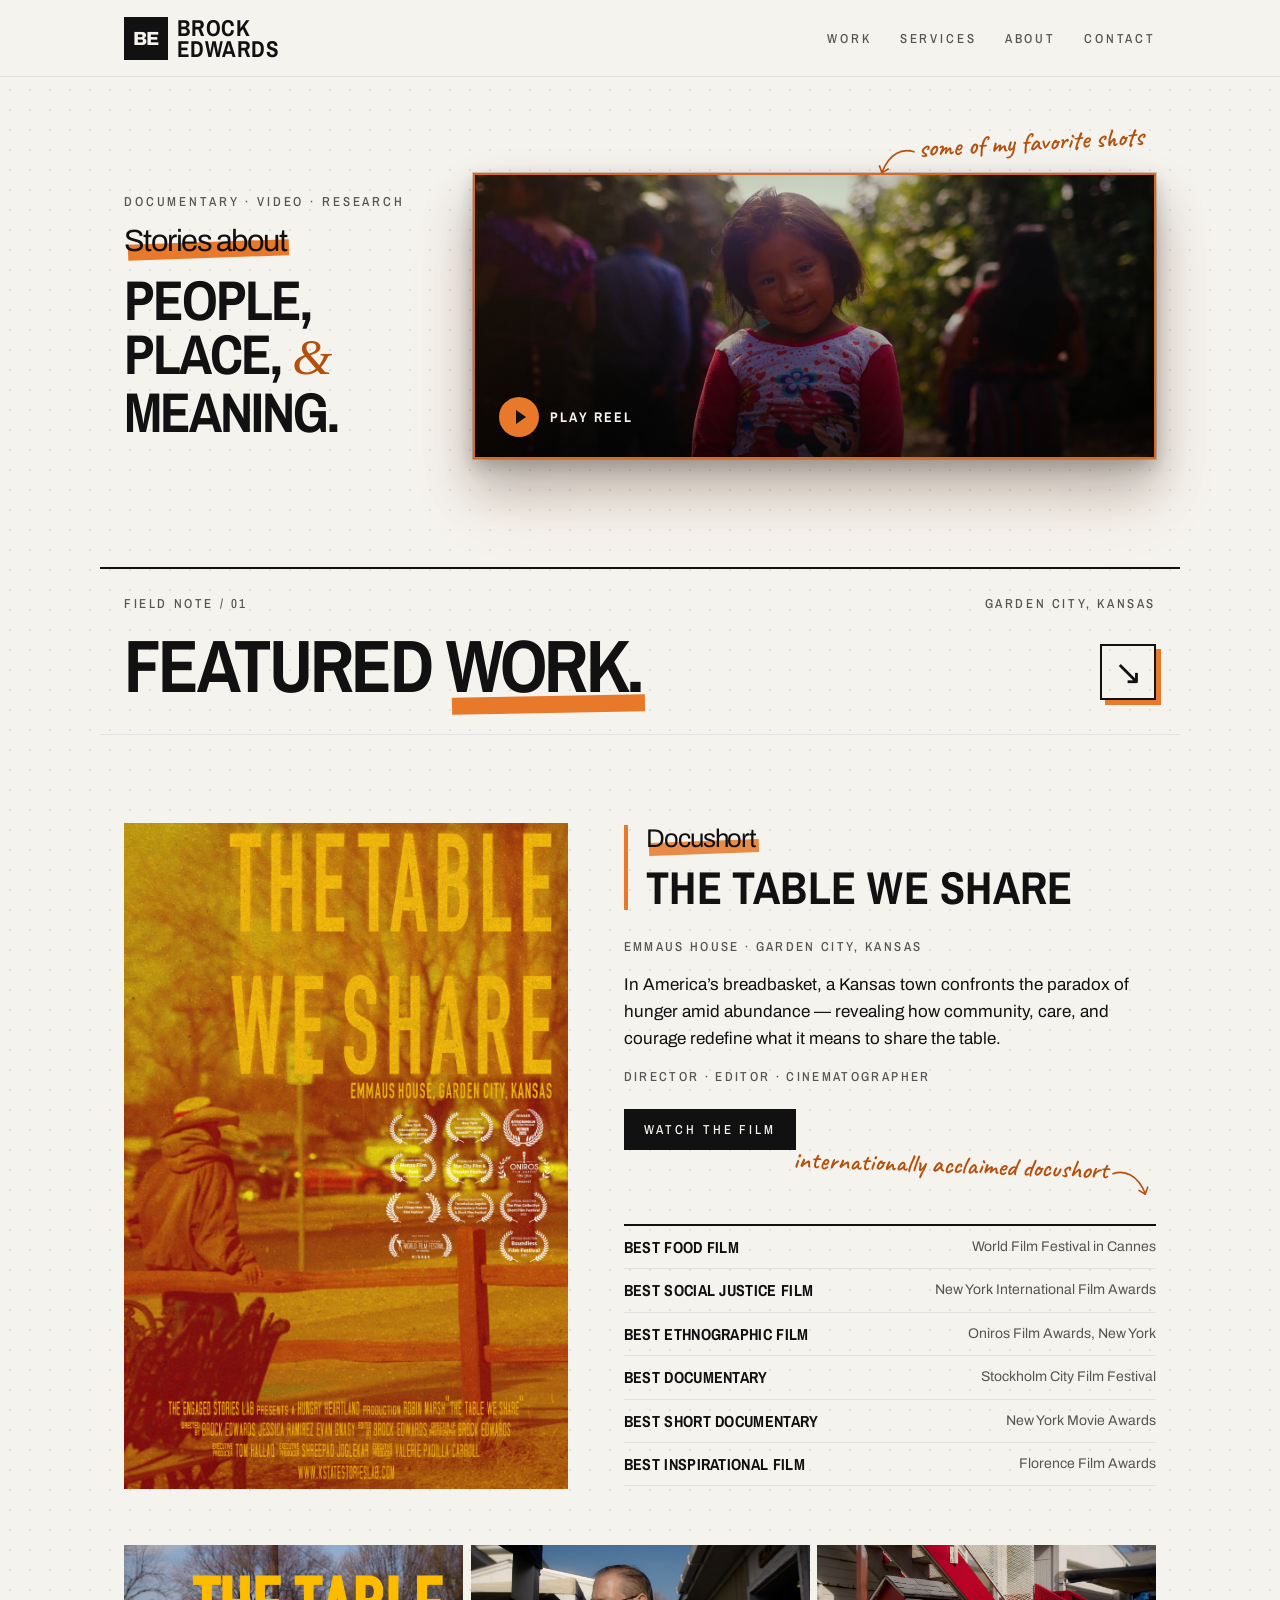
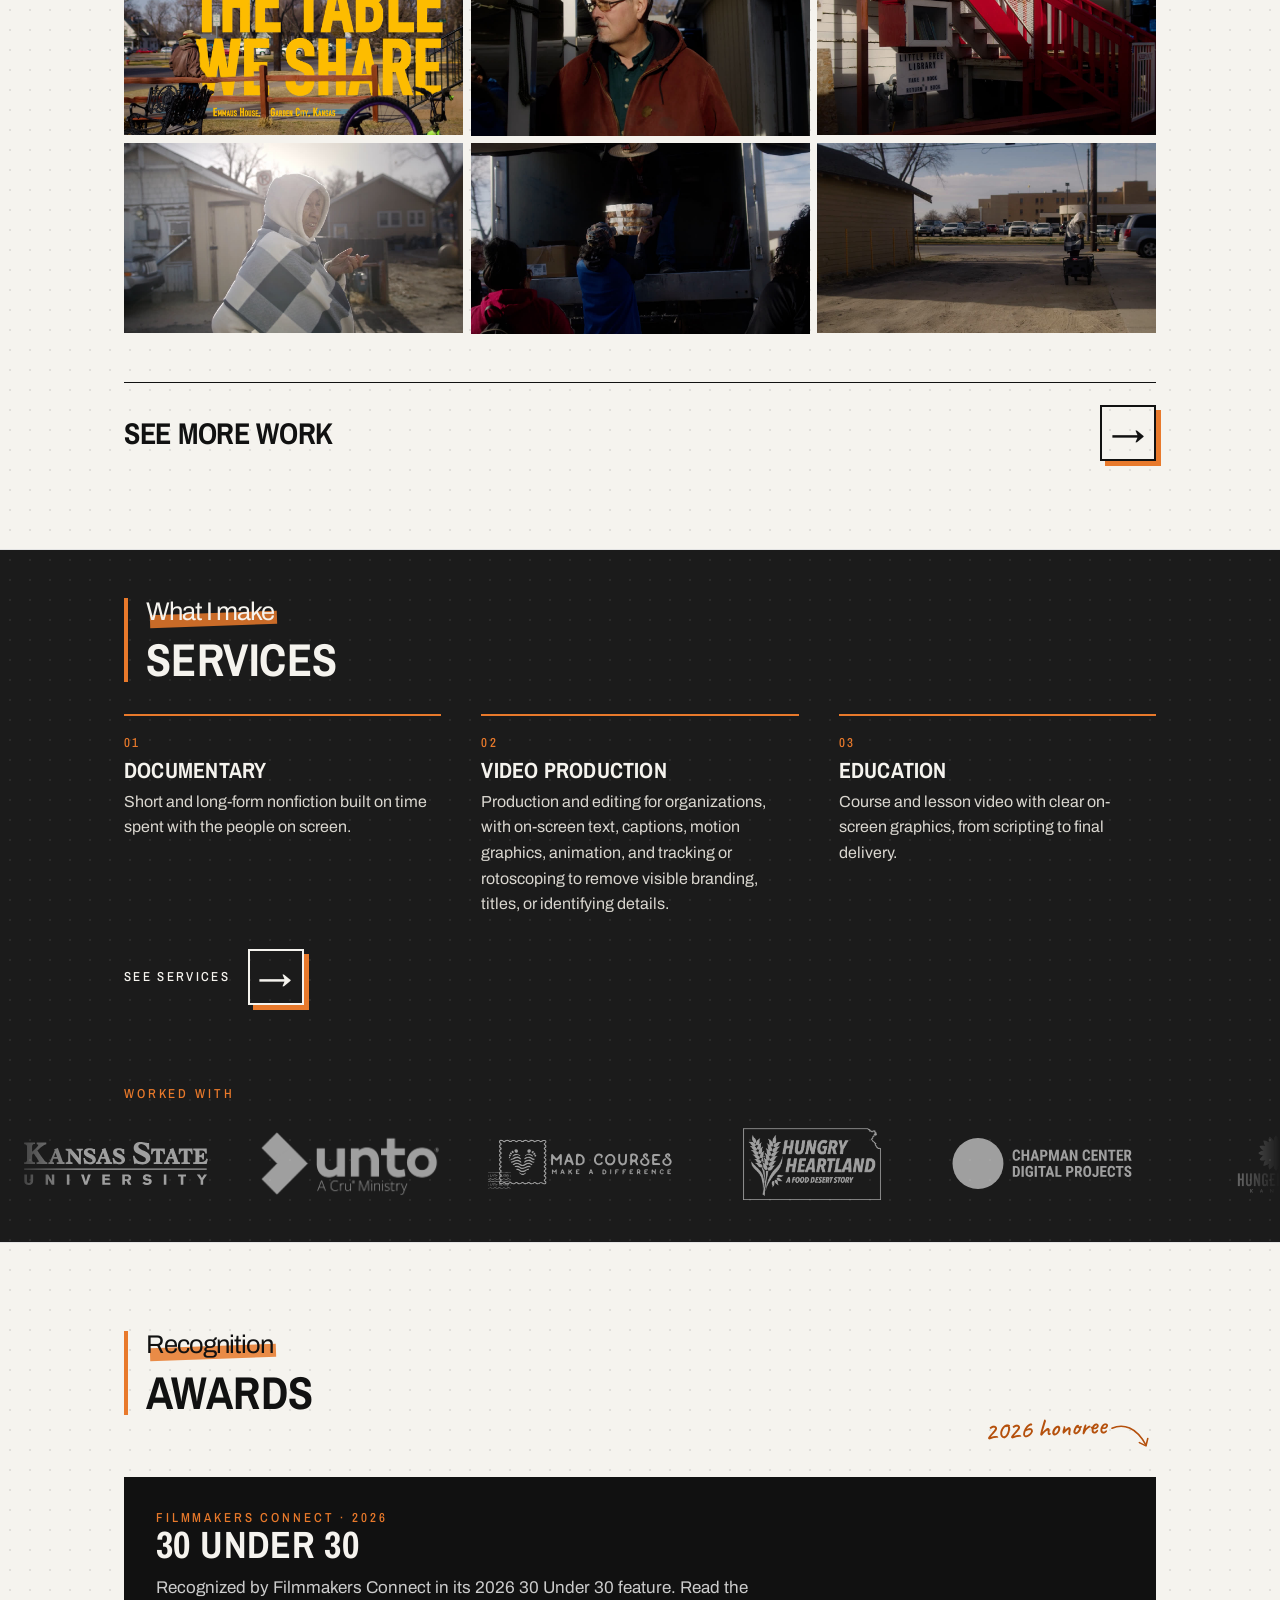
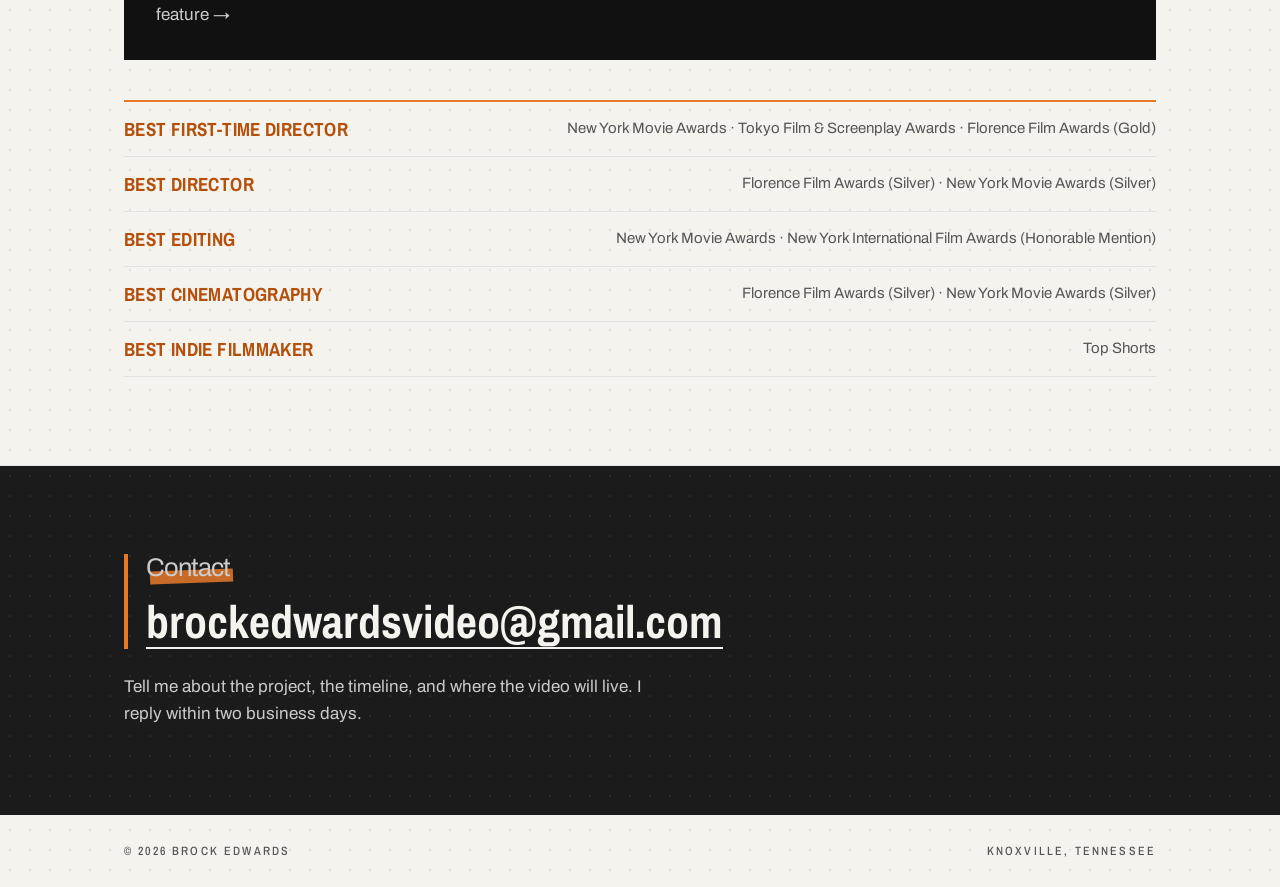
==== index.html @ 00862106 "Install Google Analytics on portfolio pages" ====
<!doctype html>
<html lang="en">
<head>
<!-- Google tag (gtag.js) -->
<script async src="https://www.googletagmanager.com/gtag/js?id=G-G6JSV7GJ2M"></script>
<script>
  window.dataLayer = window.dataLayer || [];
  function gtag(){dataLayer.push(arguments);}
  gtag('js', new Date());
  gtag('config', 'G-G6JSV7GJ2M');
</script>
<meta charset="utf-8">
<meta name="viewport" content="width=device-width, initial-scale=1">
<title>Brock Edwards — Documentary · Video · Research</title>
<meta name="description" content="Brock Edwards is a documentary filmmaker and sociologist making films and video for organizations, educators, and communities.">
<meta property="og:title" content="Brock Edwards — Documentary · Video · Research">
<meta property="og:description" content="Documentary films and video for organizations, educators, and communities.">
<meta property="og:type" content="website">
<meta property="og:url" content="https://brocknedwards.com/">
<meta property="og:image" content="https://brocknedwards.com/img/stills/ttws-still-1.jpg">
<link rel="icon" href="favicon.svg" type="image/svg+xml">
<link rel="preconnect" href="https://fonts.googleapis.com">
<link rel="preconnect" href="https://fonts.gstatic.com" crossorigin>
<link href="https://fonts.googleapis.com/css2?family=Archivo+Narrow:wght@500;700&family=Archivo:wght@400;600;800&family=Caveat:wght@500;700&display=swap" rel="stylesheet">
<link rel="stylesheet" href="styles.css">
<script src="gallery.js" defer></script>
</head>
<body>

<header>
  <div class="wrap">
    <a class="mark" href="index.html" aria-label="Brock Edwards, home">
      <span class="mono">BE</span>
      <span class="stack">Brock<br>Edwards</span>
    </a>
    <nav>
      <a href="work.html">Work</a>
      <a href="services.html">Services</a>
      <a href="about.html">About</a>
      <a href="#contact">Contact</a>
    </nav>
  </div>
</header>

<main>



  <section class="hero" id="reel">
    <div class="wrap">
      <p class="eyebrow">Documentary · Video · Research</p>
      <h1>
        <span class="hero-lead"><span class="hero-lead-mark">Stories about</span></span>
        <span class="hero-word">people,</span>
        <span class="hero-word">place, <span class="hero-amp">&amp;</span></span>
        <span class="hero-word hero-word-end">meaning.</span>
      </h1>
      <div class="reel">
        <span class="note note-reel">some of my favorite shots<svg class="note-arrow" viewBox="0 0 64 44" aria-hidden="true"><path d="M4 8c16-6 34 0 46 26"/><path d="M41 30l9 5 3-10"/></svg></span>
        <a class="reel-poster" href="https://vimeo.com/904550298" target="_blank" rel="noopener"
          data-embed="https://player.vimeo.com/video/904550298?autoplay=1&amp;title=0&amp;byline=0&amp;portrait=0&amp;dnt=1"
          aria-label="Play Brock Edwards reel">
          <img src="img/work/reel.jpg" alt="" width="1280" height="538">
          <span class="reel-play"><span class="reel-play-icon" aria-hidden="true"></span>Play reel</span>
        </a>
      </div>
    </div>
  </section>

  <section class="story-bridge" aria-label="Introducing The Table We Share">
    <div class="wrap">
      <div class="story-bridge-meta"><span>Field note / 01</span><span>Garden City, Kansas</span></div>
      <div class="story-bridge-main">
        <p>Featured <span>work.</span></p>
        <a class="arrow-tile" href="#film" aria-label="Go to the featured film">↘</a>
      </div>
    </div>
  </section>

  <section id="film">
    <div class="wrap">
      <div class="film">
        <a class="film-poster" href="work/the-table-we-share.html" aria-label="View The Table We Share film page">
          <img class="poster" src="img/ttws-poster.jpg" width="1000" height="1500"
            alt="Poster for The Table We Share, with festival laurels">
        </a>
        <div>
          <h2 class="titled"><span class="lead">Docushort</span> The Table We Share</h2>
          <p class="meta">Emmaus House · Garden City, Kansas</p>
          <p>In America’s breadbasket, a Kansas town confronts the paradox of hunger amid abundance — revealing how community, care, and courage redefine what it means to share the table.</p>
          <p class="meta">Director · Editor · Cinematographer</p>
          <a class="btn" href="work/the-table-we-share.html">Watch the film</a>
          <p class="note note-awards">internationally acclaimed docushort<svg class="note-arrow" viewBox="0 0 64 44" aria-hidden="true"><path d="M4 8c16-6 34 0 46 26"/><path d="M41 30l9 5 3-10"/></svg></p>
          <ul class="awards film-awards" aria-label="Selected festival award wins">
            <li><b>Best Food Film</b><span>World Film Festival in Cannes</span></li>
            <li><b>Best Social Justice Film</b><span>New York International Film Awards</span></li>
            <li><b>Best Ethnographic Film</b><span>Oniros Film Awards, New York</span></li>
            <li><b>Best Documentary</b><span>Stockholm City Film Festival</span></li>
            <li><b>Best Short Documentary</b><span>New York Movie Awards</span></li>
            <li><b>Best Inspirational Film</b><span>Florence Film Awards</span></li>
          </ul>
        </div>
      </div>
      <div class="stills">
        <img src="img/stills/ttws-still-1.jpg" alt="Title card: The Table We Share, Emmaus House, Garden City, Kansas" loading="lazy">
        <img src="img/stills/ttws-still-2.jpg" alt="A man in a work jacket stands in a doorway" loading="lazy">
        <img src="img/stills/ttws-still-3.jpg" alt="A little free library beside red stairs" loading="lazy">
        <img src="img/stills/ttws-still-4.jpg" alt="A woman wrapped in a blanket outside Emmaus House" loading="lazy">
        <img src="img/stills/ttws-still-5.jpg" alt="People unloading boxes from a truck" loading="lazy">
        <img src="img/stills/ttws-still-6.jpg" alt="A woman pushes a cart across an empty lot" loading="lazy">
      </div>
      <a class="more" href="work.html"><span>See more work</span><span class="arrow-tile" aria-hidden="true">→</span></a>
    </div>
  </section>

  <section class="services-band">
    <div class="wrap">
      <div class="panel">
      <h2 class="titled"><span class="lead">What I make</span> Services</h2>
      <div class="services">
        <div>
          <h3>Documentary</h3>
          <p>Short and long-form nonfiction built on time spent with the people on screen.</p>
        </div>
        <div>
          <h3>Video Production</h3>
          <p>Production and editing for organizations, with on-screen text, captions, motion graphics, animation, and tracking or rotoscoping to remove visible branding, titles, or identifying details.</p>
        </div>
        <div>
          <h3>Education</h3>
          <p>Course and lesson video with clear on-screen graphics, from scripting to final delivery.</p>
        </div>
      </div>
      <a class="more" href="services.html"><span>See services</span><span class="arrow-tile" aria-hidden="true">→</span></a>
      </div>
    </div>
    <div class="orgs-band">
      <div class="wrap"><p class="eyebrow">Worked with</p></div>
      <div class="orgs-marquee">
        <div class="orgs-track">
          <ul class="orgs-list">
            <li><span class="org-logo"><img src="img/logos/kansas-state.svg" alt="Kansas State University"></span></li>
            <li><span class="org-logo"><img src="img/logos/unto.png" alt="Unto"></span></li>
            <li><span class="org-logo"><img src="img/logos/mad-courses.svg" alt="MAD Docathon"></span></li>
            <li><span class="org-logo"><img src="img/logos/hungry-heartland.gif" alt="Hungry Heartland"></span></li>
            <li><span class="org-logo"><img src="img/logos/chapman-center.svg" alt="The Chapman Center"></span></li>
            <li><span class="org-logo"><img src="img/logos/hunger-free-kansas.png" alt="Hunger Free Kansas"></span></li>
            <li><span class="org-logo org-logo-extension"><img src="img/logos/k-state-extension-powercat.svg" alt=""><span>K-State<small>Extension</small></span></span></li>
            <li><span class="org-logo"><img src="img/logos/rise-cowley.svg" alt="RISE Cowley"></span></li>
            <li><span class="org-logo org-logo-text">The Engaged<br>Stories Lab</span></li>
          </ul>
          <ul class="orgs-list" aria-hidden="true">
            <li><span class="org-logo"><img src="img/logos/kansas-state.svg" alt="Kansas State University"></span></li>
            <li><span class="org-logo"><img src="img/logos/unto.png" alt="Unto"></span></li>
            <li><span class="org-logo"><img src="img/logos/mad-courses.svg" alt="MAD Docathon"></span></li>
            <li><span class="org-logo"><img src="img/logos/hungry-heartland.gif" alt="Hungry Heartland"></span></li>
            <li><span class="org-logo"><img src="img/logos/chapman-center.svg" alt="The Chapman Center"></span></li>
            <li><span class="org-logo"><img src="img/logos/hunger-free-kansas.png" alt="Hunger Free Kansas"></span></li>
            <li><span class="org-logo org-logo-extension"><img src="img/logos/k-state-extension-powercat.svg" alt=""><span>K-State<small>Extension</small></span></span></li>
            <li><span class="org-logo"><img src="img/logos/rise-cowley.svg" alt="RISE Cowley"></span></li>
            <li><span class="org-logo org-logo-text">The Engaged<br>Stories Lab</span></li>
          </ul>
        </div>
      </div>
    </div>
  </section>

  <section id="awards">
    <div class="wrap">
      <h2 class="titled"><span class="lead">Recognition</span> Awards</h2>
      <p class="note note-30">2026 honoree<svg class="note-arrow" viewBox="0 0 64 44" aria-hidden="true"><path d="M4 8c16-6 34 0 46 26"/><path d="M41 30l9 5 3-10"/></svg></p>
      <a class="feature" href="https://www.filmcon.net/post/30-under-30-2026" target="_blank" rel="noopener">
        <p class="eyebrow">Filmmakers Connect · 2026</p>
        <h3>30 Under 30</h3>
        <p>Recognized by Filmmakers Connect in its 2026 30 Under 30 feature. Read the feature →</p>
      </a>
      <ul class="awards">
        <li><b>Best First-Time Director</b><span>New York Movie Awards · Tokyo Film &amp; Screenplay Awards · Florence Film Awards (Gold)</span></li>
        <li><b>Best Director</b><span>Florence Film Awards (Silver) · New York Movie Awards (Silver)</span></li>
        <li><b>Best Editing</b><span>New York Movie Awards · New York International Film Awards (Honorable Mention)</span></li>
        <li><b>Best Cinematography</b><span>Florence Film Awards (Silver) · New York Movie Awards (Silver)</span></li>
        <li><b>Best Indie Filmmaker</b><span>Top Shorts</span></li>
      </ul>
    </div>
  </section>

  <section id="contact" class="contact">
    <div class="wrap">
      <div class="titled contact-head"><span class="lead">Contact</span>
        <a class="email" href="mailto:brockedwardsvideo@gmail.com">brockedwardsvideo@gmail.com</a>
      </div>
      <p>Tell me about the project, the timeline, and where the video will live. I reply within two business days.</p>
    </div>
  </section>
</main>

<footer>
  <div class="wrap">
    <span>© <span class="y">2026</span> Brock Edwards</span>
    <span>Knoxville, Tennessee</span>
  </div>
</footer>
<script>
document.querySelectorAll('.y').forEach(e => e.textContent = new Date().getFullYear());
const reelPoster = document.querySelector('.hero .reel-poster');
reelPoster?.addEventListener('click', event => {
  event.preventDefault();
  const player = document.createElement('iframe');
  player.src = reelPoster.dataset.embed;
  player.title = 'Brock Edwards — Reel';
  player.allow = 'autoplay; fullscreen; picture-in-picture';
  player.allowFullscreen = true;
  reelPoster.replaceWith(player);
});
</script>
</body>
</html>
---- styles.css ----
:root {
  --ink: #111;
  --paper: #f5f3ee;
  --dot: rgba(17, 17, 17, .09);
  --charcoal: #1b1b1b;
  --accent: #e8792b;
  --accent-ink: #b5500c; /* darker orange for text on the off-white */
  --muted: #555;
  --rule: #e2e2e2;
  --narrow: 'Archivo Narrow', 'Arial Narrow', sans-serif;
  --body: 'Archivo', system-ui, sans-serif;
  --max: 1080px;
}
* { box-sizing: border-box; }
html { scroll-behavior: smooth; background: var(--paper); }
body { margin: 0; background: var(--paper) radial-gradient(var(--dot) 1px, transparent 1.4px) 0 0 / 20px 20px; color: var(--ink); font: 400 17px/1.6 var(--body); -webkit-font-smoothing: antialiased; }
a { color: inherit; }
img { max-width: 100%; }
.wrap { max-width: var(--max); margin: 0 auto; padding: 0 24px; }

/* Header + wordmark (matches Brand/_source/wordmark.html) */
header { position: sticky; top: 0; z-index: 10; background: var(--paper); border-bottom: 1px solid var(--rule); }
header .wrap { display: flex; align-items: center; justify-content: space-between; height: 76px; }
.mark { display: flex; align-items: stretch; gap: 9px; text-decoration: none; }
.mono { width: 44px; height: 43px; background: var(--ink); color: var(--paper); display: flex; align-items: center; justify-content: center;
  font: 800 19px/1 var(--body); letter-spacing: -.03em; }
.stack { font: 700 23px/0.92 var(--narrow); text-transform: uppercase; letter-spacing: .02em; display: flex; flex-direction: column; justify-content: center; }
nav { display: flex; gap: 28px; }
nav a { font: 500 13px var(--narrow); letter-spacing: .22em; text-transform: uppercase; text-decoration: none; color: var(--muted); }
nav a:hover, nav a[aria-current="page"] { color: var(--ink); }
nav a[aria-current="page"] { border-bottom: 2px solid var(--ink); padding-bottom: 3px; }

.eyebrow { font: 500 13px var(--narrow); letter-spacing: .22em; text-transform: uppercase; color: var(--muted); margin: 0 0 14px; }
h1, h2, h3 { font-family: var(--narrow); font-weight: 700; text-transform: uppercase; letter-spacing: .01em; line-height: 1; margin: 0; }
h1 { font-size: clamp(40px, 7vw, 76px); margin-bottom: 24px; }
h2 { font-size: clamp(30px, 4.5vw, 46px); margin-bottom: 28px; }
h3 { font-size: 22px; margin-bottom: 8px; }
section { padding: 88px 0; border-bottom: 1px solid var(--rule); scroll-margin-top: 76px; }
.page-head { padding: 72px 0 0; border: 0; }
.page-head p.lede { max-width: 56ch; margin: 0; font-size: 19px; color: #333; }
.more { display: inline-flex; align-items: center; gap: 18px; max-width: 100%; margin-top: 32px;
  font: 500 13px var(--narrow); letter-spacing: .18em; text-transform: uppercase; text-decoration: none; }
.more:hover, .more:focus-visible { color: var(--accent-ink); }

.btn { display: inline-block; margin-top: 8px; padding: 12px 20px; background: var(--ink); color: var(--paper); text-decoration: none;
  font: 500 13px var(--narrow); letter-spacing: .22em; text-transform: uppercase; }
.btn:hover { background: #333; }

/* Reel */
.reel { position: relative; aspect-ratio: 2.39 / 1; background: var(--ink);
  border: 2px solid #d96a24;
  box-shadow: 0 0 0 1px rgba(94,43,16,.22), 0 7px 15px rgba(17,17,17,.19),
    0 26px 44px rgba(17,17,17,.25), 0 42px 64px rgba(172,73,20,.12); }
.reel iframe { position: absolute; inset: 0; width: 100%; height: 100%; border: 0; }
.reel-poster { position: absolute; inset: 0; display: block; overflow: hidden; color: var(--paper); text-decoration: none; }
.reel-poster img { width: 100%; height: 100%; object-fit: cover; display: block; transition: transform .5s ease; }
.reel-poster::before { content: ''; position: absolute; z-index: 1; inset: 0; pointer-events: none;
  background: linear-gradient(130deg, rgba(232,121,43,.12), transparent 38%, rgba(0,0,0,.18));
  box-shadow: inset 0 0 60px rgba(0,0,0,.16); }
.reel-poster::after { content: ''; position: absolute; inset: 40% 0 0; background: linear-gradient(transparent, rgba(0,0,0,.55)); pointer-events: none; }
.reel-poster:hover img, .reel-poster:focus-visible img { transform: scale(1.035); }
.reel-poster:focus-visible { outline: 3px solid var(--accent); outline-offset: 4px; }
.reel-play { position: absolute; z-index: 1; left: 24px; bottom: 20px; display: inline-flex; align-items: center; gap: 11px;
  font: 700 14px var(--narrow); letter-spacing: .15em; text-transform: uppercase; }
.reel-play-icon { display: grid; place-items: center; width: 40px; height: 40px; border-radius: 50%; background: var(--accent); }
.reel-play-icon::before { content: ''; margin-left: 3px; border-top: 7px solid transparent; border-bottom: 7px solid transparent; border-left: 10px solid var(--ink); }

/* Featured film */
.hero { padding: 96px 0 108px; border-bottom: 0; }
.hero .wrap { display: grid; grid-template-columns: minmax(0, .32fr) minmax(0, .68fr); column-gap: 28px; align-items: center; }
.hero .eyebrow { grid-column: 1; grid-row: 1; align-self: end; margin-bottom: 14px; }
.hero h1 { grid-column: 1; grid-row: 2; align-self: start; margin: 0;
  font-size: clamp(42px, 4.4vw, 56px); line-height: .94; letter-spacing: -.035em; }
.hero-lead { display: block; margin-bottom: 16px; font: 400 clamp(24px, 2.4vw, 32px)/1.1 var(--body);
  letter-spacing: -.05em; text-transform: none; }
.hero-lead-mark { position: relative; isolation: isolate; white-space: nowrap; }
.hero-lead-mark::before { content: ''; position: absolute; z-index: -1; left: .14em; right: -.1em; bottom: -.02em;
  height: .52em; background: var(--accent); transform: rotate(-2deg); }
.hero-word { display: block; white-space: nowrap; }
.hero-amp { color: var(--accent-ink); font: italic 400 .92em Georgia, serif; text-transform: none; }
.hero .reel { grid-column: 2; grid-row: 1 / 3; }

/* Editorial bridge between the reel and featured story */
.story-bridge { padding: 0; border: 0; }
.story-bridge .wrap { border-top: 2px solid var(--ink); border-bottom: 1px solid var(--rule); padding-top: 26px; padding-bottom: 34px; }
.story-bridge-meta { display: flex; justify-content: space-between; gap: 20px; color: var(--muted);
  font: 500 13px var(--narrow); letter-spacing: .2em; text-transform: uppercase; }
.story-bridge-main { display: flex; justify-content: space-between; align-items: end; gap: 32px; margin-top: 18px; }
.story-bridge-main p { margin: 0; font: 700 clamp(44px, 5.8vw, 78px)/.95 var(--narrow);
  letter-spacing: -.035em; text-transform: uppercase; }
.story-bridge-main p span { position: relative; isolation: isolate; white-space: nowrap; }
.story-bridge-main p span::before { content: ''; position: absolute; z-index: -1; left: .08em; right: -.04em;
  bottom: .02em; height: .23em; background: var(--accent); transform: rotate(-1deg); }
.arrow-tile { display: grid; flex: none; place-items: center; width: 56px; height: 56px;
  border: 2px solid var(--ink); box-shadow: 5px 5px 0 var(--accent); text-decoration: none;
  font: 400 34px/1 var(--narrow); transition: transform .25s ease, box-shadow .25s ease; }
.arrow-tile:hover, .arrow-tile:focus-visible, a:hover > .arrow-tile, a:focus-visible > .arrow-tile {
  transform: translate(3px, 3px); box-shadow: 2px 2px 0 var(--accent); }
.arrow-tile:focus-visible, a:focus-visible > .arrow-tile { outline: 2px solid var(--accent-ink); outline-offset: 5px; }

.film { display: grid; grid-template-columns: 1fr 1.2fr; gap: 56px; align-items: center; }
.film img.poster { width: 100%; height: auto; display: block; }
.film-poster { display: block; text-decoration: none; }
.film-poster:focus-visible { outline: 3px solid var(--accent-ink); outline-offset: 5px; }
.film p { margin: 0 0 16px; max-width: 52ch; }
.film h1 { font-size: clamp(40px, 6vw, 64px); }
#film > .wrap > .more { display: flex; justify-content: space-between; width: 100%; margin-top: 48px;
  padding-top: 22px; border-top: 1px solid var(--ink); font: 700 clamp(22px, 2.5vw, 30px)/1 var(--narrow);
  letter-spacing: -.01em; }
.meta { font: 500 13px var(--narrow); letter-spacing: .18em; text-transform: uppercase; color: var(--muted); }
.stills { display: grid; grid-template-columns: repeat(3, 1fr); gap: 8px; margin-top: 56px; }
.stills img { width: 100%; aspect-ratio: 16 / 9; object-fit: cover; display: block; }
.stills .still-cell { position: relative; min-width: 0; }
.stills .still-cell:hover, .stills .still-cell:focus-within { z-index: 2; }
.stills .still-open { aspect-ratio: var(--ar, 16 / 9); box-shadow: none; }
.stills .still-cell:nth-child(3n + 1) .still-open { transform-origin: left center; }
.stills .still-cell:nth-child(3n + 2) .still-open { transform-origin: center; }
.stills .still-cell:nth-child(3n) .still-open { transform-origin: right center; }

/* Awards */
.feature { display: block; text-decoration: none; background: var(--ink); color: var(--paper); padding: 32px; margin-bottom: 40px; }
.feature h3 { font-size: clamp(26px, 4vw, 38px); margin: 0 0 10px; }
.feature p { margin: 0; color: #ccc; max-width: 60ch; }
.feature .eyebrow { color: #aaa; }
.feature:hover h3 { text-decoration: underline; text-underline-offset: 6px; }
.awards { list-style: none; padding: 0; margin: 0; border-top: 2px solid var(--ink); }
.awards li { display: flex; justify-content: space-between; gap: 16px; padding: 14px 0; border-bottom: 1px solid var(--rule); }
.awards b { font: 700 19px var(--narrow); text-transform: uppercase; letter-spacing: .02em; }
.awards span { color: var(--muted); text-align: right; font-size: 15px; }
.film-awards { margin-top: 32px; }
.film-awards li { padding: 10px 0; }
.film-awards b { font-size: 16px; }
.film-awards span { font-size: 14px; }

/* Services */
.services { display: grid; grid-template-columns: repeat(3, 1fr); gap: 40px; }
.services > div { border-top: 2px solid var(--ink); padding-top: 18px; }
.services p { margin: 0; color: #333; font-size: 16px; }

/* Home services band */
.services-band, .contact { background: var(--charcoal) radial-gradient(rgba(245, 243, 238, .07) 1px, transparent 1.4px) 0 0 / 20px 20px; }
.services-band { color: var(--paper); padding: 0; }
.services-band .panel { padding: 48px 0 52px; }
.services-band h2 { margin-bottom: 32px; }
.services-band .services { counter-reset: svc; }
.services-band .services h3::before { counter-increment: svc; content: "0" counter(svc); display: block; margin-bottom: 8px;
  font: 500 13px var(--narrow); letter-spacing: .18em; color: var(--accent); }
.services-band .eyebrow { color: var(--accent); }
.services-band .services > div { border-top-color: var(--accent); }
.services-band .services p { color: #d9d6cf; }
.services-band .more { color: var(--paper); }
.services-band .more:hover { color: var(--accent); }
.services-band .arrow-tile { border-color: var(--paper); color: var(--paper); }
.orgs-band { padding: 28px 0 34px; }
.orgs-band .eyebrow { margin-bottom: 18px; }
.orgs-marquee { overflow: hidden; -webkit-mask-image: linear-gradient(to right, transparent, #000 6%, #000 94%, transparent);
  mask-image: linear-gradient(to right, transparent, #000 6%, #000 94%, transparent); }
.orgs-track { display: flex; width: max-content; animation: orgs-scroll 44s linear infinite; }
.orgs-list { display: flex; flex: none; align-items: center; gap: 28px; padding: 0 14px; margin: 0; list-style: none; }
.orgs-list li { display: flex; flex: none; align-items: center; justify-content: center;
  width: 204px; height: 88px; padding: 0 10px; color: var(--paper); }
.org-logo { display: flex; align-items: center; justify-content: center; width: 100%; height: 72px; overflow: hidden; }
.org-logo img { display: block; max-width: 100%; max-height: 100%; width: auto; height: auto; object-fit: contain;
  filter: grayscale(1) brightness(0) invert(1); opacity: .58; }
.org-logo img[src$="hunger-free-kansas.png"] { transform: scale(1.35); }
.org-logo-text { color: #aaa; font: 700 20px/.92 var(--narrow); text-align: center; text-transform: uppercase; }
.org-logo-extension { gap: 8px; color: #aaa; }
.org-logo-extension img { flex: none; width: 68px; max-width: 68px; max-height: 54px; }
.org-logo-extension > span { font: 700 21px/.95 Georgia, serif; white-space: nowrap; }
.org-logo-extension small { display: block; margin-top: 4px; font: 700 11px/1.1 var(--narrow); letter-spacing: .02em; }
@keyframes orgs-scroll { to { transform: translateX(-50%); } }

/* Home awards */
#awards > .wrap > .eyebrow { color: var(--accent-ink); }
#awards .feature .eyebrow { color: var(--accent); }
#awards .feature:hover h3 { color: var(--accent); }
#awards .awards { border-top-color: var(--accent); }
#awards .awards b { color: var(--accent-ink); }
.services ul { margin: 16px 0 0; padding-left: 18px; color: #333; font-size: 15px; }
.services li { margin-bottom: 6px; }
.steps { list-style: none; counter-reset: step; padding: 0; margin: 0; display: grid; grid-template-columns: repeat(4, 1fr); gap: 32px; }
.steps li { counter-increment: step; border-top: 2px solid var(--ink); padding-top: 18px; font-size: 16px; color: #333; }
.steps li::before { content: "0" counter(step); display: block; font: 700 14px var(--narrow); letter-spacing: .18em; color: var(--muted); margin-bottom: 8px; }
.steps b { display: block; font: 700 20px var(--narrow); text-transform: uppercase; color: var(--ink); margin-bottom: 6px; }

/* Work */
.work-feature { padding: 40px 0 72px; }
.work-group { padding: 72px 0; }
.work-group .eyebrow { border-bottom: 2px solid var(--ink); padding-bottom: 12px; margin-bottom: 28px; }
.featured, .card, .reel-row { display: block; text-decoration: none; }
.thumb { display: block; position: relative; overflow: hidden; background: var(--ink); }
.thumb img { width: 100%; height: 100%; aspect-ratio: 16 / 9; object-fit: cover; display: block; transition: transform .6s ease, opacity .3s ease; }
.featured .thumb img { aspect-ratio: 2.39 / 1; }
.thumb .rt { position: absolute; right: 12px; bottom: 12px; background: rgba(17,17,17,.85); color: var(--paper); padding: 4px 8px;
  font: 500 12px var(--narrow); letter-spacing: .12em; }
.thumb .watch { position: absolute; left: 50%; top: 50%; transform: translate(-50%, -50%); background: var(--paper); color: var(--ink); padding: 10px 18px;
  font: 500 13px var(--narrow); letter-spacing: .22em; text-transform: uppercase; opacity: 0; transition: opacity .3s ease; }
a:hover .thumb img, a:focus-visible .thumb img { transform: scale(1.04); opacity: .75; }
a:hover .thumb .watch, a:focus-visible .thumb .watch { opacity: 1; }
.featured-text { display: grid; grid-template-columns: 1fr 1fr; gap: 40px; align-items: end; margin-top: 24px; }
.featured-text .eyebrow { display: block; margin-bottom: 10px; }
.featured .h, .reel-row .h { display: block; font: 700 clamp(32px, 5vw, 56px)/1 var(--narrow); text-transform: uppercase; }
.featured .p, .reel-row .p { display: block; color: #333; margin-bottom: 10px; }
.featured .meta { display: block; }
.cards { display: grid; gap: 40px 28px; }
.cards.two { grid-template-columns: repeat(2, 1fr); }
.cards.three { grid-template-columns: repeat(3, 1fr); }
.card h3 { margin: 16px 0 6px; font-size: 20px; }
.card .meta { margin: 0; }
.card:hover h3 { text-decoration: underline; text-underline-offset: 4px; }
.reel-row { display: grid; grid-template-columns: 1fr 1fr; gap: 40px; align-items: center; }
.reel-row .thumb img { aspect-ratio: 2.39 / 1; }
.reel-row .eyebrow { display: block; border: 0; padding: 0; margin-bottom: 10px; }
.reel-row .h { font-size: clamp(28px, 4vw, 40px); margin-bottom: 12px; }

/* Project pages */
.back { display: inline-flex; align-items: center; gap: 18px; margin-bottom: 24px;
  font: 500 13px var(--narrow); letter-spacing: .18em; text-transform: uppercase; text-decoration: none; }
.back:hover, .back:focus-visible { color: var(--accent-ink); }
.page-head .meta { margin: 0; }
.project-page { padding-top: 40px; }
.project-info { display: grid; grid-template-columns: 1.6fr 1fr; gap: 56px; margin-top: 48px; }
.project-info p { margin: 0 0 16px; max-width: 60ch; }
.roles { list-style: none; padding: 0; margin: 0; border-top: 2px solid var(--ink); }
.roles li { padding: 10px 0; border-bottom: 1px solid var(--rule); font: 700 18px var(--narrow); text-transform: uppercase; letter-spacing: .02em; }
.awards-label { margin-top: 36px; }
.project-info .film-awards { margin-top: 0; }
.project-info .awards li { flex-direction: column; gap: 2px; }
.project-info .awards span { text-align: left; }
.stills-label { margin: 56px 0 0; }
.project-page .stills { margin-top: 14px; }
.project-page .stills img { aspect-ratio: var(--ar, 16 / 9); }

/* Curvy still timeline (TTWS); driven by timeline.js */
.project-info.has-timeline { grid-template-columns: 2fr 1fr; align-items: start; }
.project-info .side { position: sticky; top: 100px; }
.curve-tl { position: relative; margin-top: 40px; }
.curve-tl ol { list-style: none; margin: 0; padding: 0; position: relative; z-index: 1; }
.curve-tl li { display: flex; padding: 22px 0; }
.curve-tl li:nth-child(even) { justify-content: flex-end; }
.curve-tl figure { margin: 0; width: 52%; transform: scale(var(--s, 1)); transition: transform .12s linear; }
.curve-tl li:nth-child(odd) figure { transform-origin: left center; }
.curve-tl li:nth-child(even) figure { transform-origin: right center; }
.still-open { position: relative; display: block; width: 100%; padding: 0; border: 0; overflow: hidden; background: var(--ink);
  cursor: pointer; box-shadow: 5px 5px 0 var(--accent); will-change: transform;
  transition: transform .3s ease, box-shadow .3s ease; }
.curve-tl li:nth-child(odd) .still-open { transform-origin: left center; }
.curve-tl li:nth-child(even) .still-open { transform-origin: right center; }
.still-open img { width: 100%; aspect-ratio: var(--still-ar, 16 / 9); object-fit: cover; display: block; }
.still-open::after { content: ''; position: absolute; inset: 0; pointer-events: none;
  background: radial-gradient(circle at 50% 50%,
    rgba(232,121,43,.1) 0%, transparent 36%, rgba(0,0,0,.18) 100%);
  opacity: 0; transition: opacity .3s ease; }
.curve-tl figure:hover .still-open:not(.gallery-return),
.stills .still-cell:hover .still-open:not(.gallery-return),
.still-open:focus-visible:not(.gallery-return) { transform: translate(3px, 3px) scale(1.09);
  box-shadow: 2px 2px 0 var(--accent); }
.curve-tl figure:hover .still-open:not(.gallery-return)::after,
.stills .still-cell:hover .still-open:not(.gallery-return)::after,
.still-open:focus-visible:not(.gallery-return)::after { opacity: 1; }
.still-open:focus-visible:not(.gallery-return) { outline: 3px solid var(--accent); outline-offset: 4px; }
.still-open.gallery-return:focus-visible { outline: none; }
.curve-tl figcaption { margin-top: 8px; font: 500 12px var(--narrow); letter-spacing: .18em; color: var(--muted); }
.curve-tl li:nth-child(even) figcaption { text-align: right; }
.curve { position: absolute; inset: 0; width: 100%; height: 100%; overflow: visible; pointer-events: none; }
.curve path { fill: none; stroke-width: 2; stroke-linecap: round; }
.curve .track { stroke: #d6d1c6; }
.curve .fill { stroke: var(--ink); }
.curve .sketch { stroke: var(--ink); stroke-width: 1.5; opacity: .8; }
.curve .accent-sketch { stroke: var(--accent-ink); stroke-width: 1.5; opacity: .9; }
.curve circle { fill: var(--paper); stroke: var(--ink); stroke-width: 2; }
.curve circle.is-passed { fill: var(--ink); }
@media (min-width: 761px) {
  .curve-tl figure { transform: none; }
}
@media (prefers-reduced-motion: reduce) {
  .curve-tl figure { transition: none; }
  .still-open, .still-open img, .still-open::after { transition: none; }
}

/* Expanded still gallery */
body.gallery-open { overflow: hidden; }
.still-lightbox { width: min(98vw, 1600px); max-width: none; max-height: calc(100dvh - 24px); padding: 0; border: 0;
  background: transparent; color: var(--paper); overflow: visible; }
.still-lightbox::backdrop { background: radial-gradient(ellipse 68% 72% at 50% 46%,
  rgba(8,8,8,.72) 0%, rgba(8,8,8,.86) 65%, rgba(0,0,0,.96) 100%); }
.still-lightbox[open]:not(.is-closing)::backdrop { animation: gallery-backdrop-in 1.15s ease-in-out both; }
.still-lightbox.is-closing::backdrop { animation: gallery-backdrop-out .26s ease-in both; }
@keyframes gallery-backdrop-in { from { opacity: 0; } to { opacity: 1; } }
@keyframes gallery-backdrop-out { from { opacity: 1; } to { opacity: 0; } }
.still-lightbox[open]:not(.is-closing) .lightbox-inner button,
.still-lightbox[open]:not(.is-closing) .lightbox-figure figcaption { animation: gallery-controls-in .5s .65s ease-in-out both; }
@keyframes gallery-controls-in { from { opacity: 0; transform: translateY(8px); } to { opacity: 1; transform: translateY(0); } }
.still-lightbox.is-closing .lightbox-inner { animation: gallery-content-out .26s ease-in both; }
@keyframes gallery-content-out { to { opacity: 0; transform: scale(.97); } }
.lightbox-inner { display: grid; grid-template-columns: 54px minmax(0, 1fr) 54px; align-items: center; gap: 16px; }
.lightbox-inner button { border: 1px solid rgba(245,243,238,.4); background: rgba(17,17,17,.7); color: var(--paper);
  cursor: pointer; font: 500 24px var(--narrow); }
.lightbox-inner button:hover, .lightbox-inner button:focus-visible { border-color: var(--accent); color: var(--accent); }
.lightbox-inner button:focus-visible { outline: 2px solid var(--accent); outline-offset: 3px; }
.lightbox-inner .lightbox-close { grid-column: 1 / -1; justify-self: end; padding: 8px 14px; font-size: 14px;
  letter-spacing: .12em; text-transform: uppercase; }
.lightbox-prev, .lightbox-next { width: 54px; height: 54px; }
.lightbox-figure { grid-column: 2; grid-row: 2; min-width: 0; margin: 0; text-align: center; }
.lightbox-figure img { display: block; width: min(100%, calc((100dvh - 140px) * var(--gallery-ratio, 1.775))); height: auto;
  max-height: calc(100dvh - 140px); margin: 0 auto;
  object-fit: contain; box-shadow: 0 0 0 1px rgba(245,243,238,.12), 0 0 64px rgba(232,121,43,.12), 0 30px 90px rgba(0,0,0,.7); }
.lightbox-travel { position: fixed; display: block; z-index: 2; pointer-events: none; overflow: hidden; transform-origin: top left; will-change: transform;
  box-shadow: 0 0 0 1px rgba(245,243,238,.12), 0 0 64px rgba(232,121,43,.12), 0 30px 90px rgba(0,0,0,.7); }
.lightbox-travel img { display: block; width: 100%; height: 100%; object-fit: cover; }
.lightbox-travel::after { content: ''; position: absolute; inset: 0; pointer-events: none;
  background: radial-gradient(circle at 50% 50%, rgba(232,121,43,.1) 0%, transparent 36%, rgba(0,0,0,.18) 100%);
  animation: gallery-spotlight-out 1.15s ease-in-out both; }
@keyframes gallery-spotlight-out { from { opacity: 1; } to { opacity: 0; } }
.lightbox-figure figcaption { display: flex; justify-content: space-between; gap: 16px; margin-top: 14px;
  font: 500 13px var(--narrow); letter-spacing: .16em; text-transform: uppercase; color: #ddd; }
.lightbox-prev { grid-column: 1; grid-row: 2; }
.lightbox-next { grid-column: 3; grid-row: 2; }
@media (max-width: 760px) {
  .lightbox-inner { grid-template-columns: 1fr 1fr; gap: 12px; }
  .lightbox-figure { grid-column: 1 / -1; grid-row: 2; }
  .lightbox-figure img { max-height: calc(100dvh - 185px); }
  .lightbox-prev { grid-column: 1; grid-row: 3; justify-self: start; }
  .lightbox-next { grid-column: 2; grid-row: 3; justify-self: end; }
  .lightbox-prev, .lightbox-next { width: 40px; height: 48px; }
}
@media (prefers-reduced-motion: reduce) {
  .still-lightbox[open]::backdrop, .still-lightbox .lightbox-inner button,
  .still-lightbox .lightbox-figure figcaption, .still-lightbox.is-closing .lightbox-inner,
  .lightbox-travel::after { animation: none; }
}

/* Film coverage */
.coverage { margin-top: 80px; }
.coverage h2 { margin-bottom: 28px; }
.coverage-list { list-style: none; padding: 0; margin: 0; border-top: 2px solid var(--ink); }
.coverage-list li { border-bottom: 1px solid var(--rule); }
.coverage-list a { display: grid; grid-template-columns: 190px minmax(0, 1fr) 20px; gap: 24px; align-items: baseline;
  padding: 20px 0; text-decoration: none; }
.coverage-list a:hover .coverage-title, .coverage-list a:focus-visible .coverage-title { color: var(--accent-ink); }
.coverage-source { font: 500 13px var(--narrow); letter-spacing: .14em; text-transform: uppercase; color: var(--muted); }
.coverage-title { font: 700 clamp(18px, 2.3vw, 24px)/1.2 var(--narrow); text-transform: uppercase; }
.coverage-arrow { color: var(--accent-ink); font-size: 22px; line-height: 1; }

.play { position: absolute; left: 16px; bottom: 16px; background: var(--ink); color: var(--paper); padding: 8px 14px;
  font: 500 12px var(--narrow); letter-spacing: .22em; text-transform: uppercase; }

/* About */
.about { display: grid; grid-template-columns: 1fr 1.6fr; gap: 56px; align-items: center; }
.about .headshot { width: 100%; height: auto; display: block; }
.about p { margin: 0 0 16px; max-width: 60ch; }
.about-profile-link { font: 700 14px var(--narrow); letter-spacing: .08em; text-transform: uppercase; text-decoration-thickness: 2px; text-underline-offset: 5px; }
.about-profile-link:hover { color: var(--accent-ink); }

/* Contact */
.contact { color: var(--paper); border: 0; }
.contact .eyebrow { color: #aaa; }
.contact a.email { font: 700 clamp(26px, 4.5vw, 46px)/1.1 var(--narrow); text-transform: lowercase; text-decoration: none; border-bottom: 2px solid var(--paper); word-break: break-all; }
.contact p { color: #ccc; max-width: 52ch; margin: 24px 0 0; }

footer { padding: 28px 0; font: 500 12px var(--narrow); letter-spacing: .18em; text-transform: uppercase; color: var(--muted); }
footer .wrap { display: flex; justify-content: space-between; gap: 16px; flex-wrap: wrap; }

/* Title style from the hero: orange rule, light lead line, big narrow caps */
.titled { border-left: 4px solid var(--accent); padding-left: 18px; }
.titled .lead { display: block; margin-bottom: 10px; font: 400 clamp(20px, 2vw, 26px)/1.1 var(--body);
  letter-spacing: -.04em; text-transform: none; color: var(--ink); }
h1.titled .lead { font-size: clamp(22px, 2.4vw, 30px); }
/* same marker stroke as the hero's "Stories about" */
.titled .lead { width: fit-content; position: relative; isolation: isolate; }
.titled .lead::before { content: ''; position: absolute; z-index: -1; left: .14em; right: -.1em; bottom: -.02em;
  height: .52em; background: var(--accent); opacity: .85; transform: rotate(-2deg); }
.services-band .titled .lead { color: var(--paper); }
.contact-head { margin-bottom: 4px; }
.contact .titled .lead { color: #ccc; margin-bottom: 14px; }
.contact-head a.email { display: inline-block; }
.hero-amp, .amp { color: var(--accent-ink); font: italic 400 .92em Georgia, serif; text-transform: none; }

/* Handwritten margin notes */
.note { display: inline-flex; align-items: flex-start; gap: 2px; margin: 0; font: 600 26px/1 'Caveat', cursive;
  color: var(--accent-ink); transform: rotate(-3deg); }
.note-arrow { width: 46px; height: 32px; margin-top: 10px; fill: none; stroke: currentColor; stroke-width: 2.2;
  stroke-linecap: round; stroke-linejoin: round; }
.note-reel { position: absolute; z-index: 2; right: 10px; top: -44px; flex-direction: row-reverse; }
.note-reel .note-arrow { transform: scaleX(-1); }
.note-awards { display: flex; justify-content: flex-end; margin: 22px 0 -10px; transform: rotate(2deg); }
.note-30 { display: flex; justify-content: flex-end; margin: -6px 0 -2px; }
.note-start, .note-scroll { margin: 0 0 4px; }
.note-scroll { margin-top: 28px; }

@media (max-width: 1024px) {
  .hero .eyebrow { font-size: 11px; letter-spacing: .16em; white-space: nowrap; }
}
@media (max-width: 860px) {
  .steps { grid-template-columns: repeat(2, 1fr); }
}
@media (max-width: 800px) {
  .hero .wrap { grid-template-columns: 1fr; }
  .hero .eyebrow { grid-column: 1; grid-row: 1; }
  .hero h1 { grid-column: 1; grid-row: 2; margin-bottom: 28px; }
  .hero .reel { grid-column: 1; grid-row: 3; }
}
@media (max-width: 760px) {
  .note-reel { display: none; }
  .note { font-size: 22px; }
  nav { gap: 14px; }
  nav a { letter-spacing: .1em; font-size: 12px; }
  .stack { font-size: 19px; }
  .mono { width: 36px; height: 36px; font-size: 16px; }
  section { padding: 64px 0; }
  .page-head { padding: 48px 0 0; }
  .film, .about, .services, .project-info, .featured-text, .reel-row, .cards.two, .cards.three { grid-template-columns: 1fr; gap: 32px; }
  .featured-text { gap: 12px; }
  .hero h1 { font-size: clamp(48px, 9vw, 62px); }
  .hero-lead { margin-bottom: 10px; }
  .hero { padding: 86px 0 84px; }
  .story-bridge .wrap { padding-top: 22px; padding-bottom: 26px; }
  .story-bridge-meta { gap: 12px; font-size: 10px; letter-spacing: .1em; }
  .story-bridge-main { gap: 14px; margin-top: 16px; }
  .story-bridge-main p { font-size: clamp(34px, 9vw, 48px); }
  .arrow-tile { width: 42px; height: 42px; font-size: 27px; }
  .coverage { margin-top: 64px; }
  .coverage-list a { grid-template-columns: 1fr 20px; gap: 8px 12px; }
  .coverage-source { grid-column: 1 / -1; }
  .coverage-arrow { grid-column: 2; grid-row: 2; }
  .services-band { padding-bottom: 0; }
  .services-band .panel { padding: 32px 0 48px; }
  .orgs-list li { width: 174px; }
  .org-logo-extension img { width: 54px; max-width: 54px; }
  .org-logo-extension > span { font-size: 18px; }
  .project-info.has-timeline { grid-template-columns: 1fr; }
  .project-info .side { position: static; }
  .curve-tl li, .curve-tl li:nth-child(even) { justify-content: flex-end; }
  .curve-tl figure { width: calc(100% - 36px); }
  .curve-tl li:nth-child(n) figure { transform-origin: right center; }
  .curve-tl li:nth-child(n) .still-open { transform-origin: right center; }
  .curve-tl figure:hover .still-open:not(.gallery-return),
  .still-open:focus-visible:not(.gallery-return) { transform: translate(0, 3px) scale(1.09); }
  .stills .still-cell:nth-child(odd) .still-open { transform-origin: left center; }
  .stills .still-cell:nth-child(even) .still-open { transform-origin: right center; }
  .curve-tl li:nth-child(even) figcaption { text-align: left; }
  .featured .thumb img { aspect-ratio: 16 / 9; }
  .stills { grid-template-columns: repeat(2, 1fr); margin-top: 32px; }
  .awards li { flex-direction: column; gap: 2px; }
  .awards span { text-align: left; }
  .feature { padding: 24px; }
}
@media (max-width: 420px) {
  .stack { display: none; }
  .hero .eyebrow { font-size: 11px; letter-spacing: .16em; }
  .hero h1 { font-size: clamp(40px, 10vw, 48px); }
  .steps { grid-template-columns: 1fr; }
}
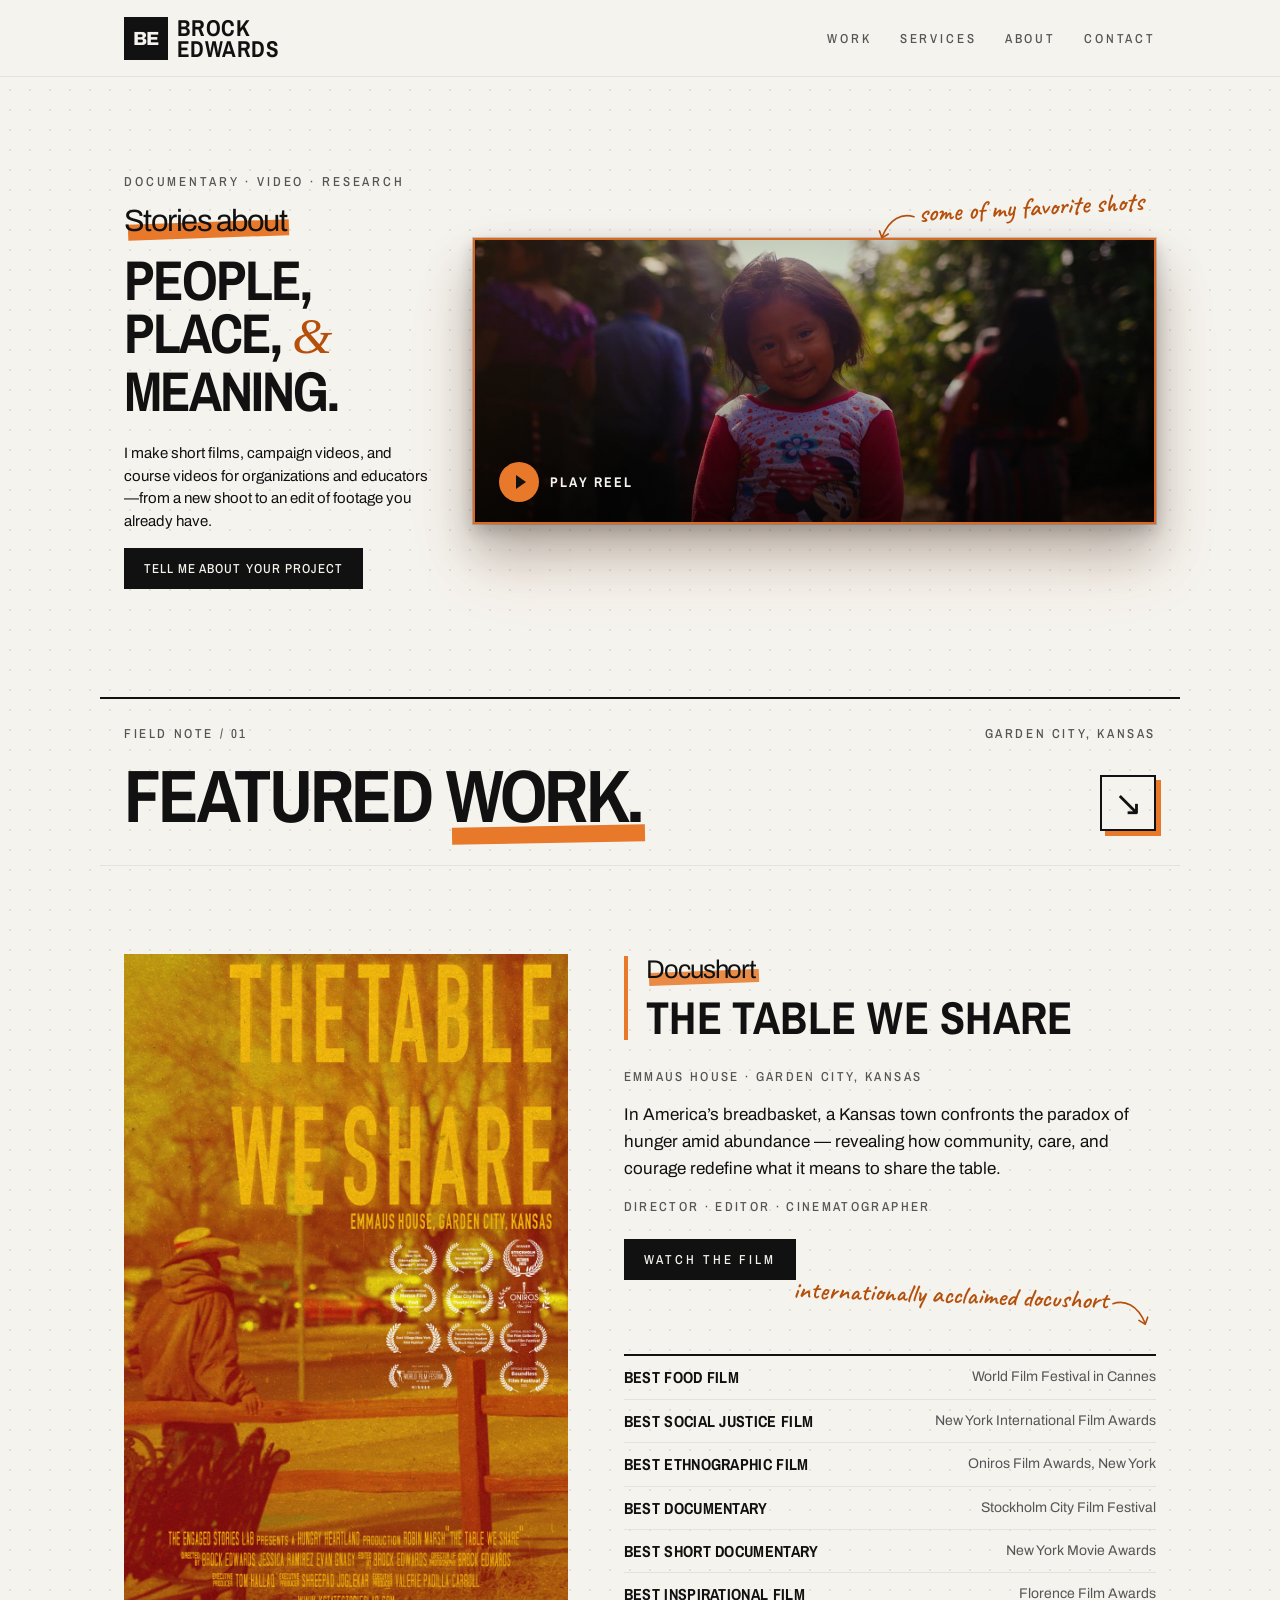
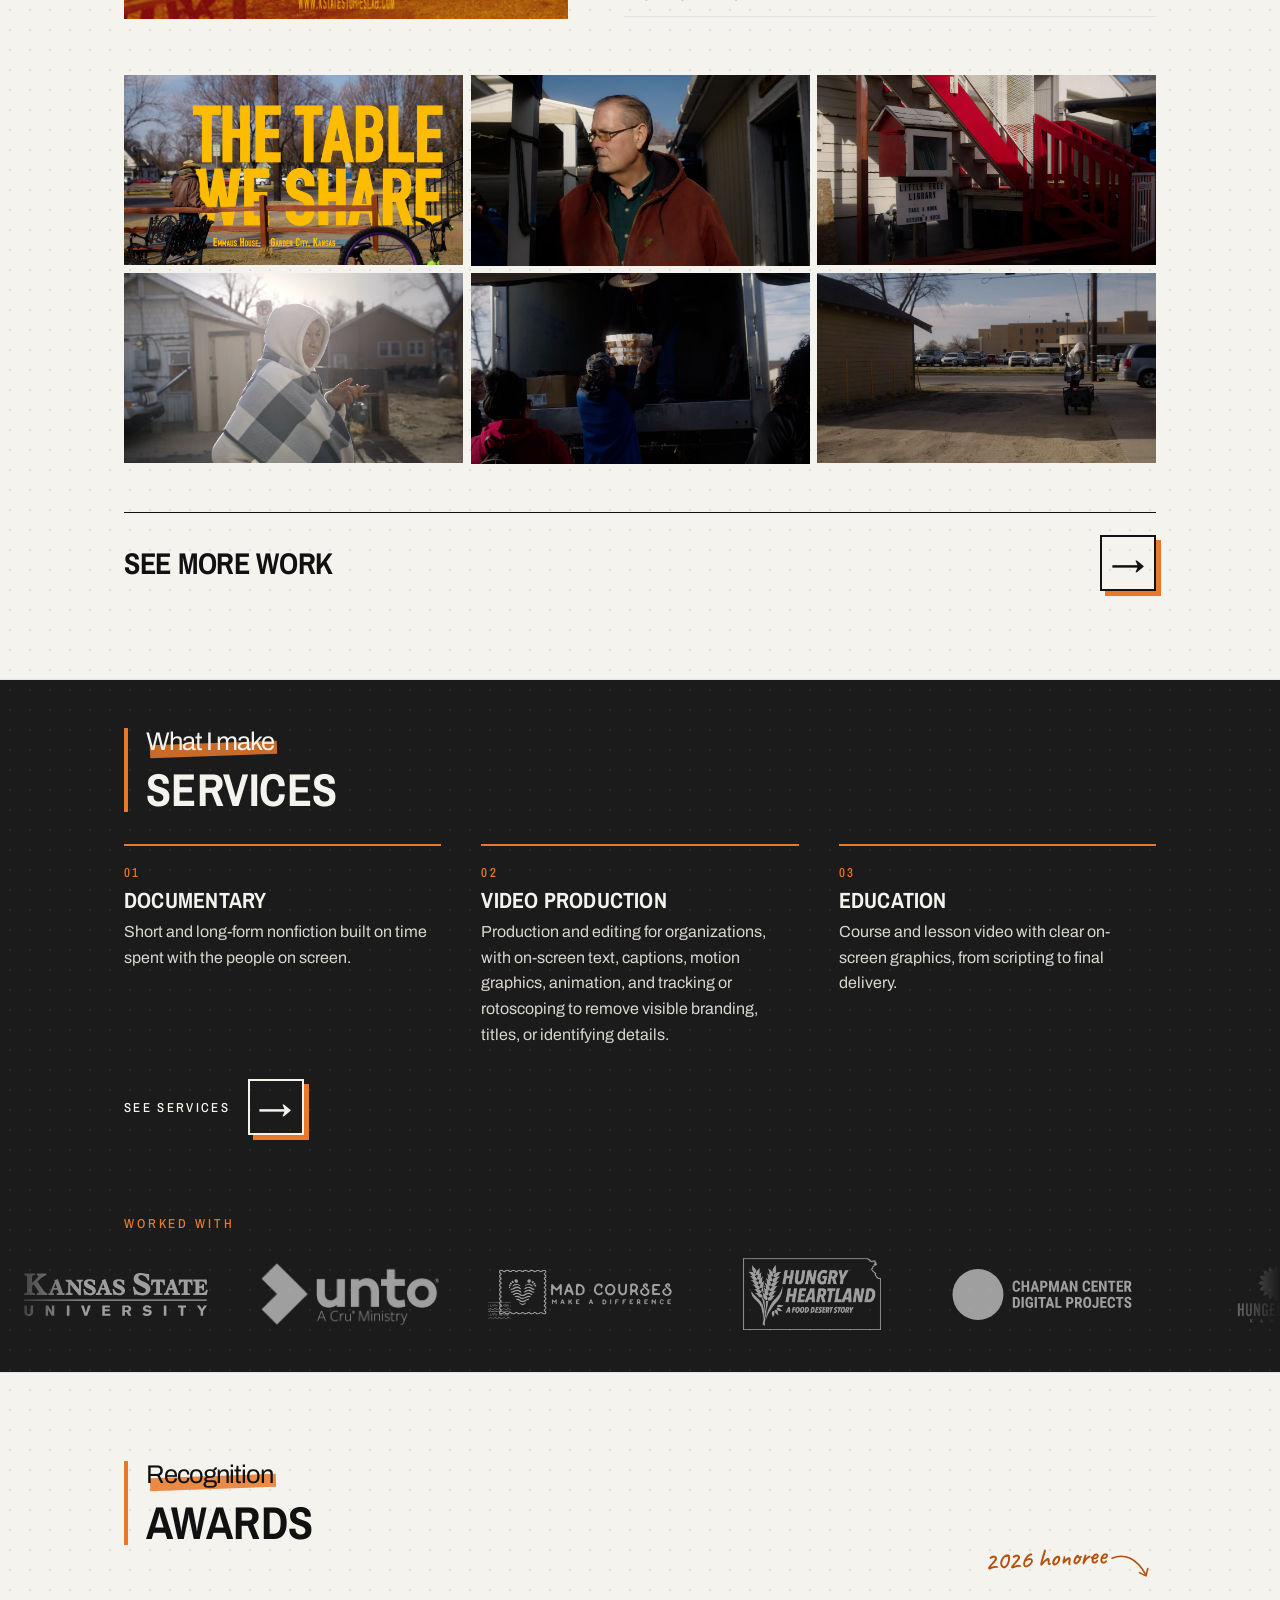
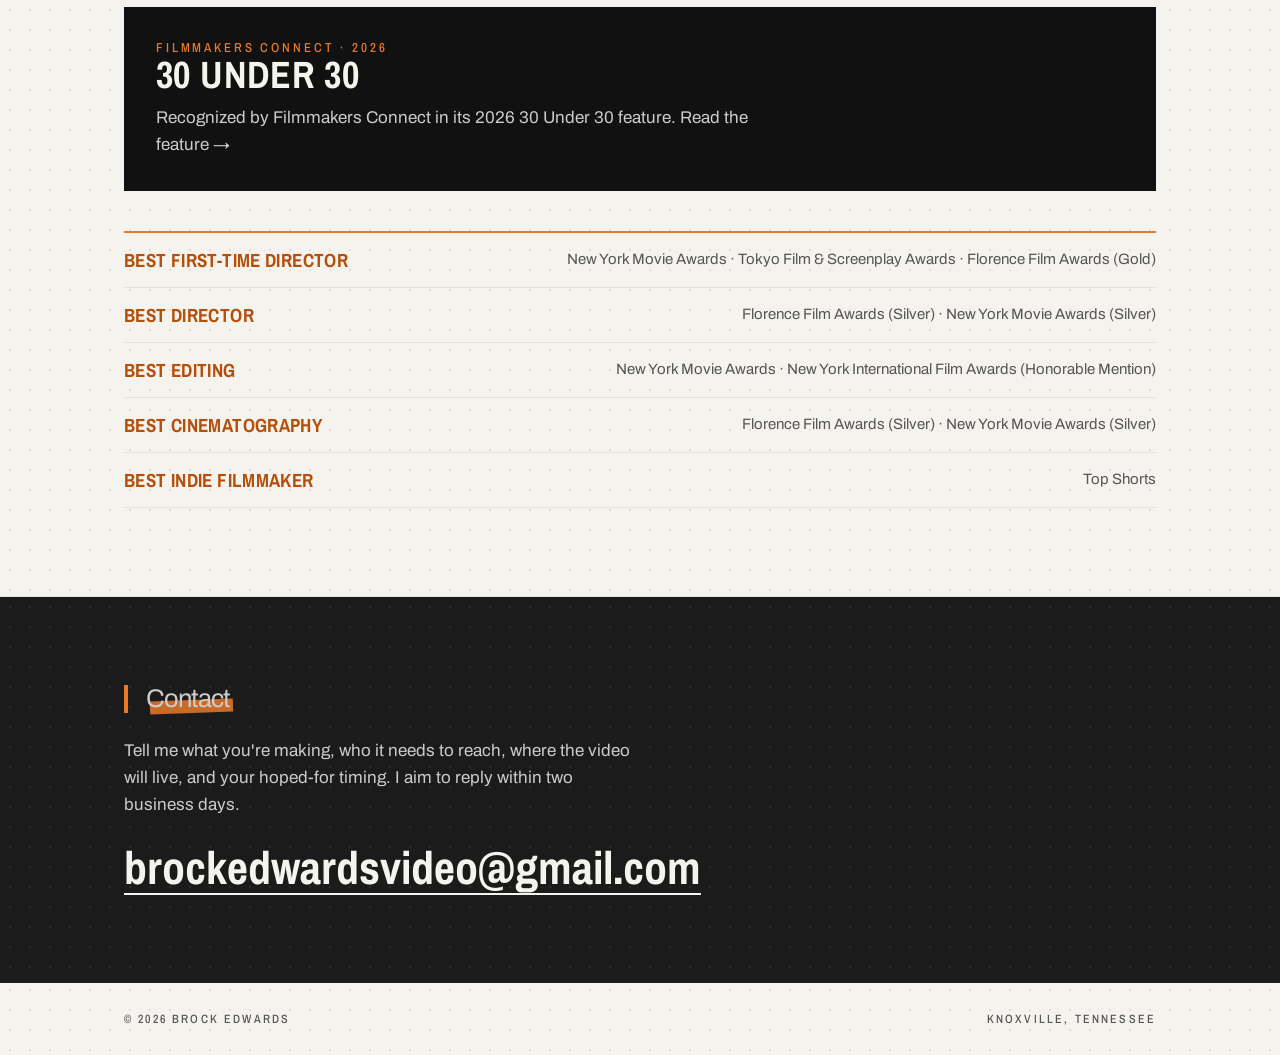
==== commit 5681d21a: "Clarify homepage offer and inquiry path" ====
--- a/index.html
+++ b/index.html
@@ -55,6 +55,10 @@
         <span class="hero-word">place, <span class="hero-amp">&amp;</span></span>
         <span class="hero-word hero-word-end">meaning.</span>
       </h1>
+      <div class="hero-inquiry">
+        <p>I make short films, campaign videos, and course videos for organizations and educators—from a new shoot to an edit of footage you already have.</p>
+        <a class="btn" href="#contact">Tell me about your project</a>
+      </div>
       <div class="reel">
         <span class="note note-reel">some of my favorite shots<svg class="note-arrow" viewBox="0 0 64 44" aria-hidden="true"><path d="M4 8c16-6 34 0 46 26"/><path d="M41 30l9 5 3-10"/></svg></span>
         <a class="reel-poster" href="https://vimeo.com/904550298" target="_blank" rel="noopener"
@@ -184,12 +188,11 @@
     </div>
   </section>
 
-  <section id="contact" class="contact">
-    <div class="wrap">
-      <div class="titled contact-head"><span class="lead">Contact</span>
-        <a class="email" href="mailto:brockedwardsvideo@gmail.com">brockedwardsvideo@gmail.com</a>
-      </div>
-      <p>Tell me about the project, the timeline, and where the video will live. I reply within two business days.</p>
+  <section id="contact" class="contact" tabindex="-1">
+    <div class="wrap">
+      <div class="titled contact-head"><span class="lead">Contact</span></div>
+      <p>Tell me what you're making, who it needs to reach, where the video will live, and your hoped-for timing. I aim to reply within two business days.</p>
+      <a class="email" href="mailto:brockedwardsvideo@gmail.com?subject=Project%20inquiry">brockedwardsvideo@gmail.com</a>
     </div>
   </section>
 </main>
--- a/styles.css
+++ b/styles.css
@@ -78,7 +78,11 @@
   height: .52em; background: var(--accent); transform: rotate(-2deg); }
 .hero-word { display: block; white-space: nowrap; }
 .hero-amp { color: var(--accent-ink); font: italic 400 .92em Georgia, serif; text-transform: none; }
-.hero .reel { grid-column: 2; grid-row: 1 / 3; }
+.hero-inquiry { grid-column: 1; grid-row: 3; align-self: start; margin-top: 24px; }
+.hero-inquiry p { margin: 0 0 16px; max-width: 34ch; font-size: 15px; line-height: 1.5; }
+.hero-inquiry .btn { margin-top: 0; letter-spacing: .08em; }
+.hero-inquiry .btn:focus-visible { outline: 3px solid var(--accent-ink); outline-offset: 4px; }
+.hero .reel { grid-column: 2; grid-row: 1 / 4; }
 
 /* Editorial bridge between the reel and featured story */
 .story-bridge { padding: 0; border: 0; }
@@ -357,6 +361,8 @@
 .contact .eyebrow { color: #aaa; }
 .contact a.email { font: 700 clamp(26px, 4.5vw, 46px)/1.1 var(--narrow); text-transform: lowercase; text-decoration: none; border-bottom: 2px solid var(--paper); word-break: break-all; }
 .contact p { color: #ccc; max-width: 52ch; margin: 24px 0 0; }
+.contact > .wrap > a.email { display: inline-block; margin-top: 24px; }
+.contact > .wrap > a.email:focus-visible { outline: 3px solid var(--accent); outline-offset: 5px; }
 
 footer { padding: 28px 0; font: 500 12px var(--narrow); letter-spacing: .18em; text-transform: uppercase; color: var(--muted); }
 footer .wrap { display: flex; justify-content: space-between; gap: 16px; flex-wrap: wrap; }
@@ -397,8 +403,9 @@
 @media (max-width: 800px) {
   .hero .wrap { grid-template-columns: 1fr; }
   .hero .eyebrow { grid-column: 1; grid-row: 1; }
-  .hero h1 { grid-column: 1; grid-row: 2; margin-bottom: 28px; }
-  .hero .reel { grid-column: 1; grid-row: 3; }
+  .hero h1 { grid-column: 1; grid-row: 2; }
+  .hero-inquiry { grid-column: 1; grid-row: 3; margin: 24px 0 32px; }
+  .hero .reel { grid-column: 1; grid-row: 4; }
 }
 @media (max-width: 760px) {
   .note-reel { display: none; }
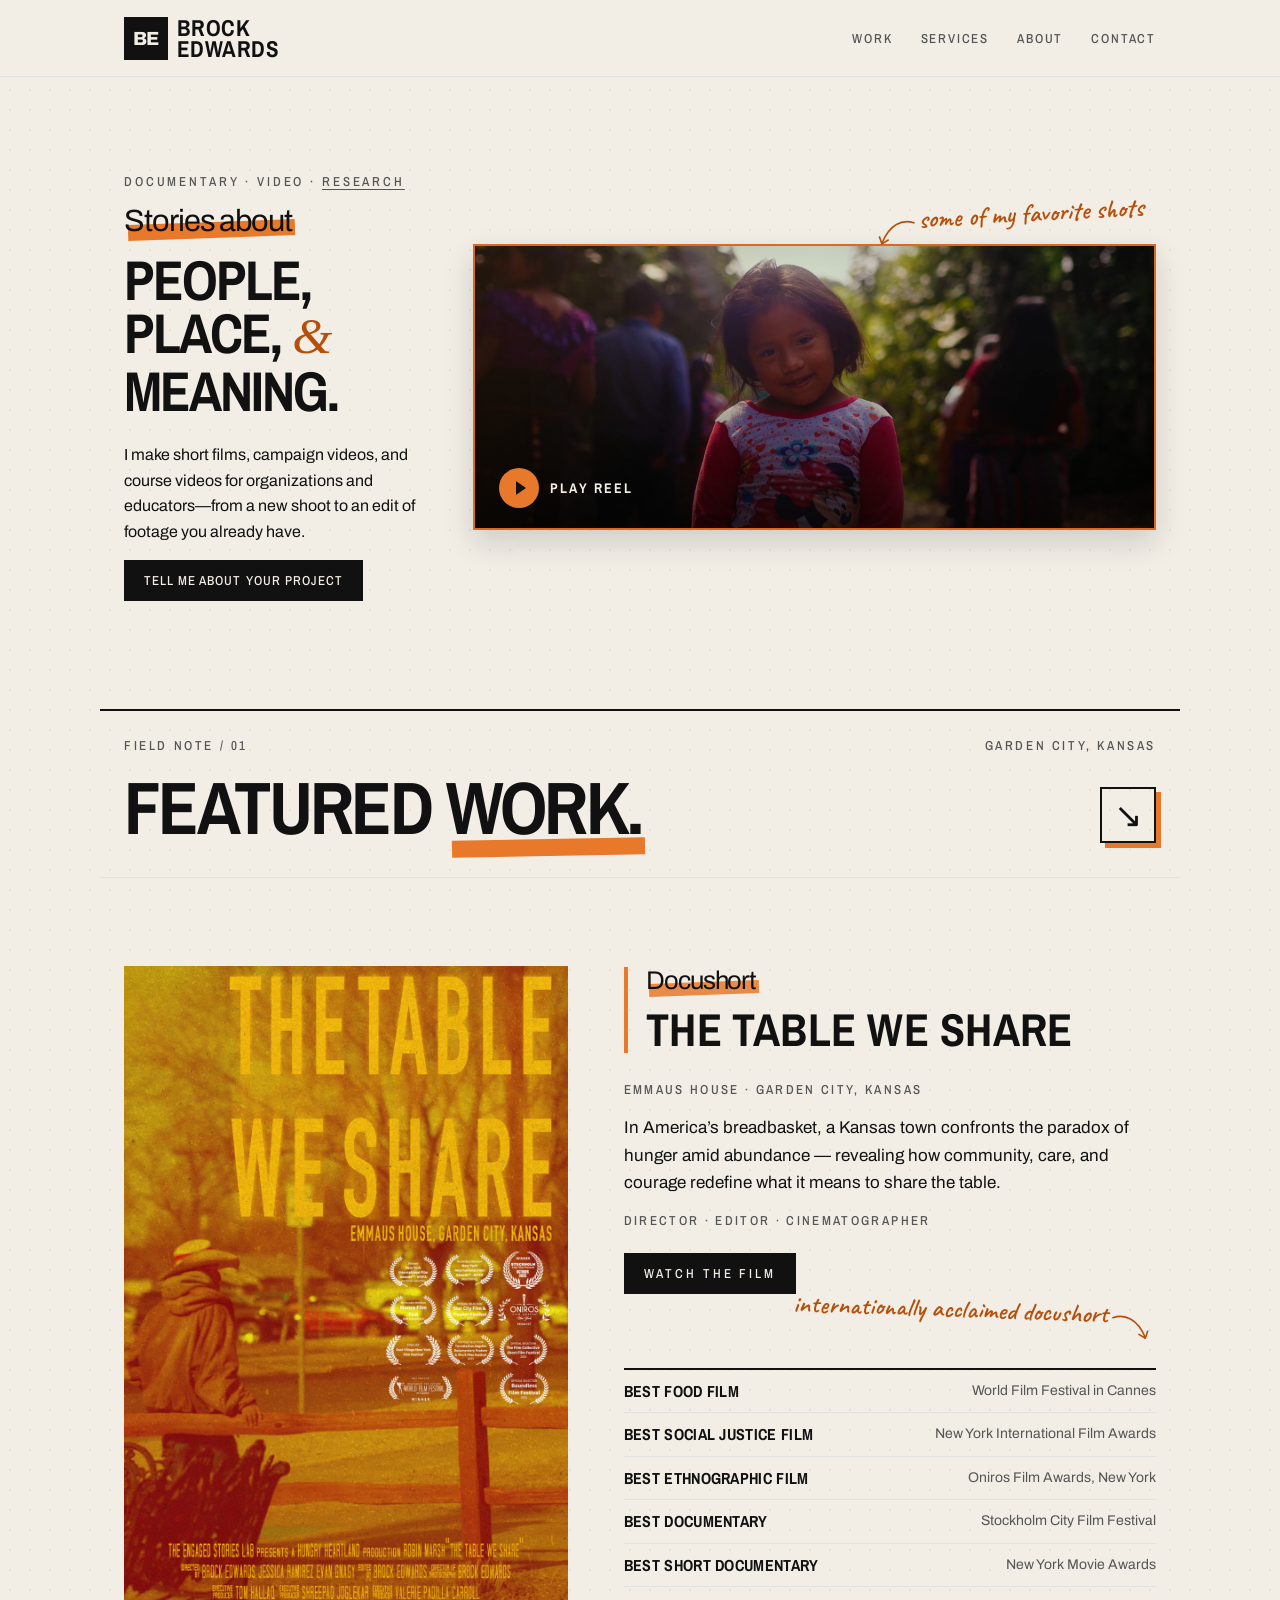
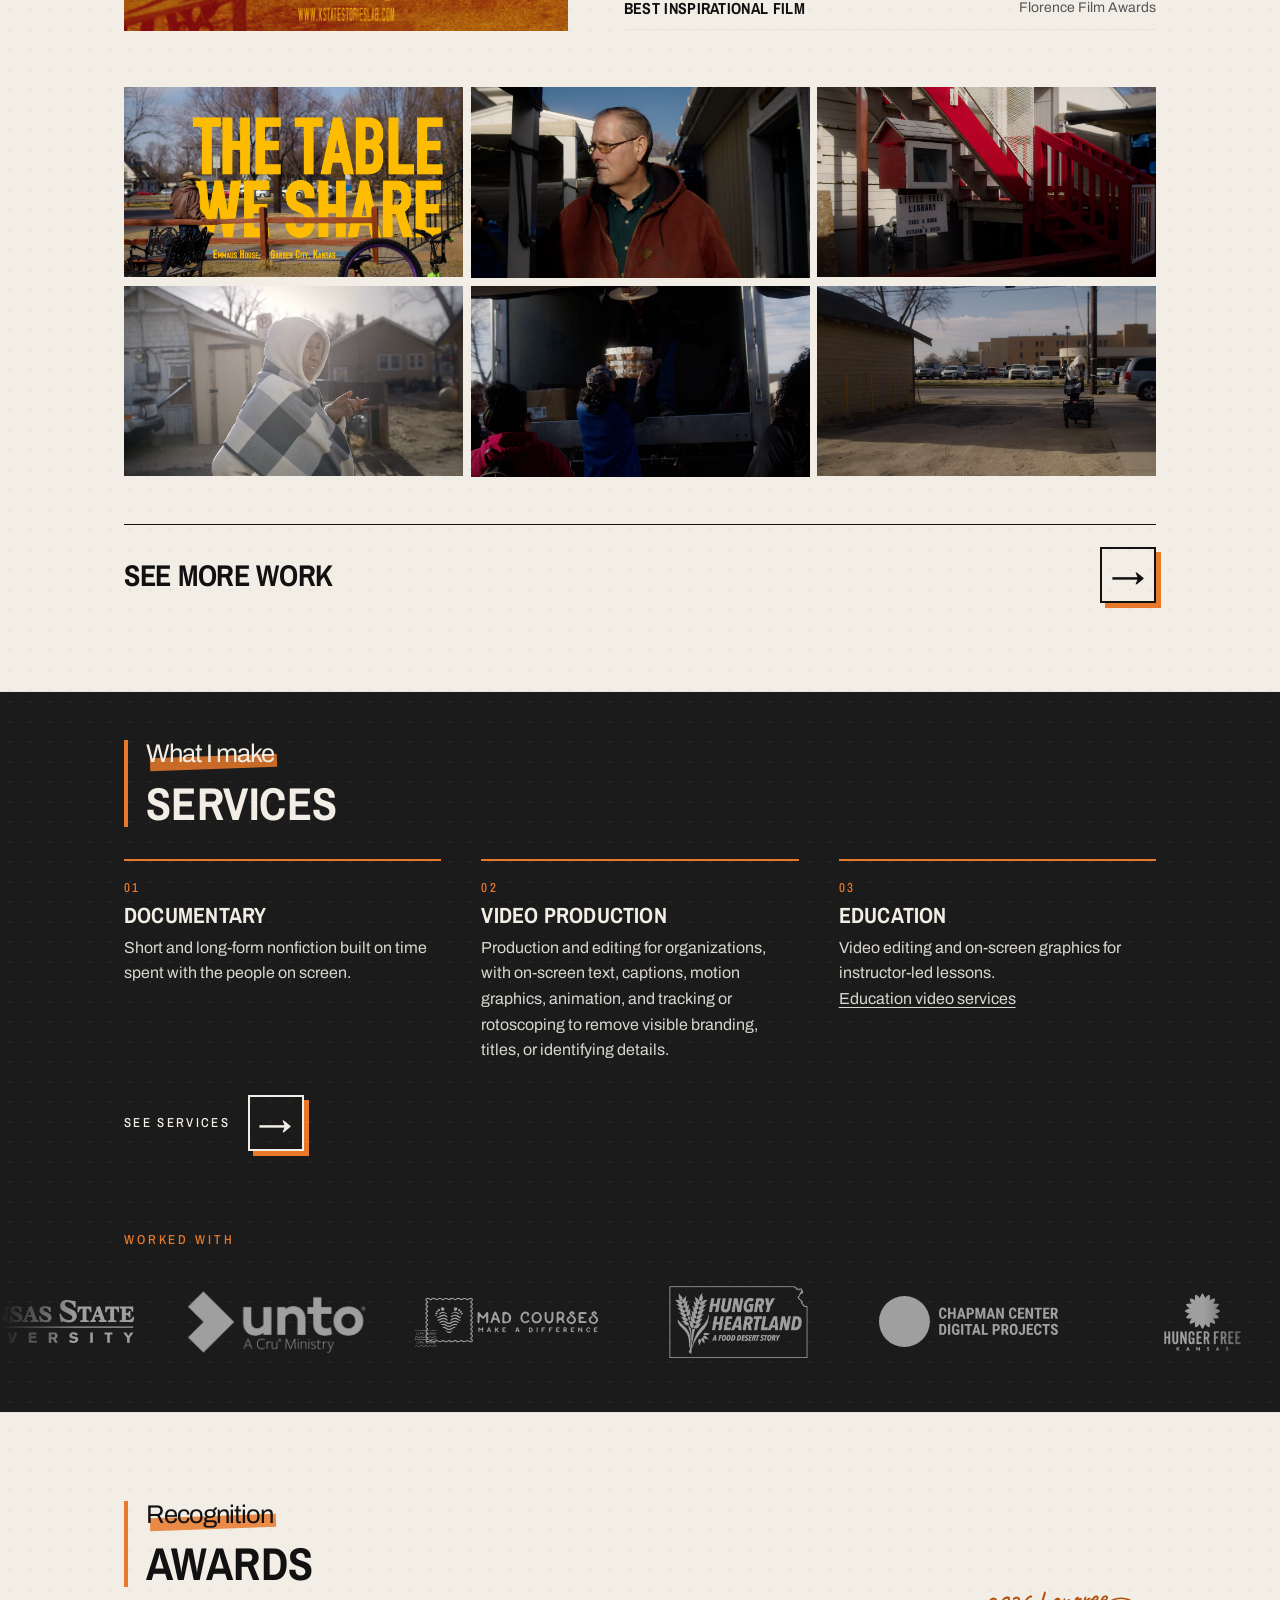
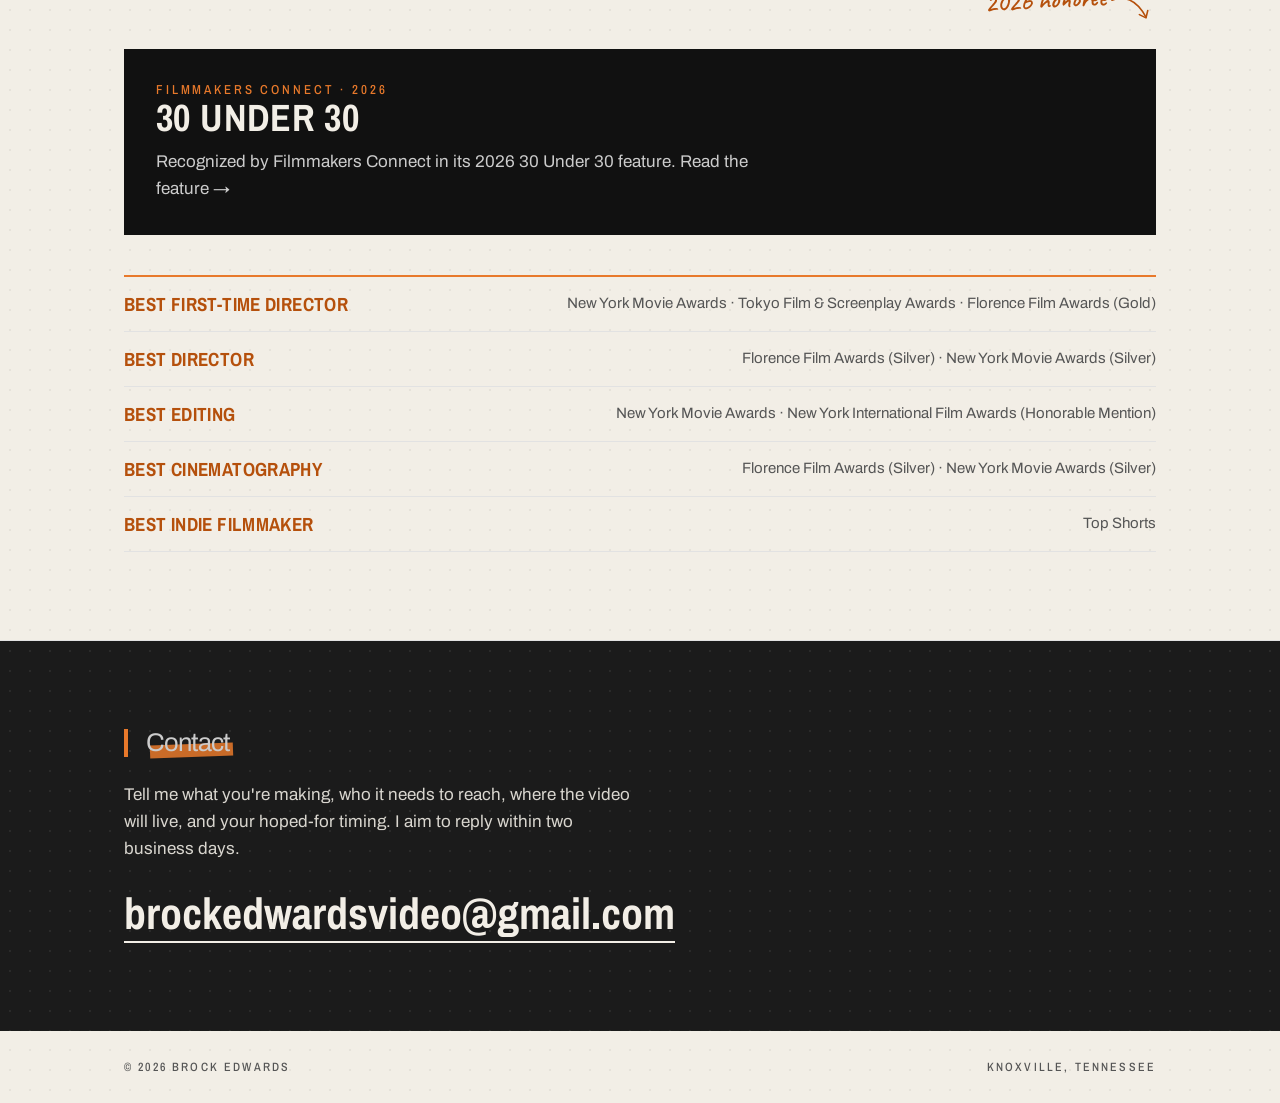
==== commit b8a89273: "Refine portfolio content, accessibility, and interactive logo strip" ====
--- a/index.html
+++ b/index.html
@@ -22,10 +22,11 @@
 <link rel="preconnect" href="https://fonts.googleapis.com">
 <link rel="preconnect" href="https://fonts.gstatic.com" crossorigin>
 <link href="https://fonts.googleapis.com/css2?family=Archivo+Narrow:wght@500;700&family=Archivo:wght@400;600;800&family=Caveat:wght@500;700&display=swap" rel="stylesheet">
-<link rel="stylesheet" href="styles.css">
+<link rel="stylesheet" href="styles.css?v=20261023b">
 <script src="gallery.js" defer></script>
 </head>
 <body>
+<a class="skip-link" href="#main">Skip to content</a>
 
 <header>
   <div class="wrap">
@@ -42,13 +43,13 @@
   </div>
 </header>
 
-<main>
+<main id="main" tabindex="-1">
 
 
 
   <section class="hero" id="reel">
     <div class="wrap">
-      <p class="eyebrow">Documentary · Video · Research</p>
+      <p class="eyebrow">Documentary · Video · <a href="about.html#research">Research</a></p>
       <h1>
         <span class="hero-lead"><span class="hero-lead-mark">Stories about</span></span>
         <span class="hero-word">people,</span>
@@ -132,7 +133,8 @@
         </div>
         <div>
           <h3>Education</h3>
-          <p>Course and lesson video with clear on-screen graphics, from scripting to final delivery.</p>
+          <p>Video editing and on-screen graphics for instructor-led lessons.</p>
+          <p><a href="services.html#education">Education video services</a></p>
         </div>
       </div>
       <a class="more" href="services.html"><span>See services</span><span class="arrow-tile" aria-hidden="true">→</span></a>
@@ -190,7 +192,7 @@
 
   <section id="contact" class="contact" tabindex="-1">
     <div class="wrap">
-      <div class="titled contact-head"><span class="lead">Contact</span></div>
+      <h2 class="titled contact-head"><span class="lead">Contact</span></h2>
       <p>Tell me what you're making, who it needs to reach, where the video will live, and your hoped-for timing. I aim to reply within two business days.</p>
       <a class="email" href="mailto:brockedwardsvideo@gmail.com?subject=Project%20inquiry">brockedwardsvideo@gmail.com</a>
     </div>
@@ -216,5 +218,6 @@
   reelPoster.replaceWith(player);
 });
 </script>
+<script src="logo-strip.js?v=20261023b"></script>
 </body>
 </html>
--- a/styles.css
+++ b/styles.css
@@ -1,7 +1,7 @@
 :root {
   --ink: #111;
-  --paper: #f5f3ee;
-  --dot: rgba(17, 17, 17, .09);
+  --paper: #f2eee6;
+  --dot: rgba(17, 17, 17, .055);
   --charcoal: #1b1b1b;
   --accent: #e8792b;
   --accent-ink: #b5500c; /* darker orange for text on the off-white */
@@ -14,7 +14,13 @@
 * { box-sizing: border-box; }
 html { scroll-behavior: smooth; background: var(--paper); }
 body { margin: 0; background: var(--paper) radial-gradient(var(--dot) 1px, transparent 1.4px) 0 0 / 20px 20px; color: var(--ink); font: 400 17px/1.6 var(--body); -webkit-font-smoothing: antialiased; }
-a { color: inherit; }
+a { color: inherit; text-underline-offset: .2em; }
+::selection { background: var(--accent); color: var(--ink); }
+:focus-visible { outline: 2px solid var(--accent-ink); outline-offset: 5px; }
+.contact :focus-visible, .services-band :focus-visible { outline-color: var(--accent); }
+.skip-link { position: fixed; top: 12px; left: 16px; z-index: 30; padding: 12px 20px;
+  background: var(--ink); color: var(--paper); transform: translateY(-150%); }
+.skip-link:focus { transform: none; }
 img { max-width: 100%; }
 .wrap { max-width: var(--max); margin: 0 auto; padding: 0 24px; }
 
@@ -26,12 +32,12 @@
   font: 800 19px/1 var(--body); letter-spacing: -.03em; }
 .stack { font: 700 23px/0.92 var(--narrow); text-transform: uppercase; letter-spacing: .02em; display: flex; flex-direction: column; justify-content: center; }
 nav { display: flex; gap: 28px; }
-nav a { font: 500 13px var(--narrow); letter-spacing: .22em; text-transform: uppercase; text-decoration: none; color: var(--muted); }
+nav a { display: inline-flex; align-items: center; min-height: 44px; font: 500 13px var(--narrow); letter-spacing: .14em; text-transform: uppercase; text-decoration: none; color: var(--muted); }
 nav a:hover, nav a[aria-current="page"] { color: var(--ink); }
-nav a[aria-current="page"] { border-bottom: 2px solid var(--ink); padding-bottom: 3px; }
+nav a[aria-current="page"] { text-decoration: underline; text-decoration-thickness: 2px; text-underline-offset: 7px; }
 
 .eyebrow { font: 500 13px var(--narrow); letter-spacing: .22em; text-transform: uppercase; color: var(--muted); margin: 0 0 14px; }
-h1, h2, h3 { font-family: var(--narrow); font-weight: 700; text-transform: uppercase; letter-spacing: .01em; line-height: 1; margin: 0; }
+h1, h2, h3 { font-family: var(--narrow); font-weight: 700; text-transform: uppercase; letter-spacing: .01em; line-height: 1.05; margin: 0; text-wrap: balance; }
 h1 { font-size: clamp(40px, 7vw, 76px); margin-bottom: 24px; }
 h2 { font-size: clamp(30px, 4.5vw, 46px); margin-bottom: 28px; }
 h3 { font-size: 22px; margin-bottom: 8px; }
@@ -49,8 +55,7 @@
 /* Reel */
 .reel { position: relative; aspect-ratio: 2.39 / 1; background: var(--ink);
   border: 2px solid #d96a24;
-  box-shadow: 0 0 0 1px rgba(94,43,16,.22), 0 7px 15px rgba(17,17,17,.19),
-    0 26px 44px rgba(17,17,17,.25), 0 42px 64px rgba(172,73,20,.12); }
+  box-shadow: 0 12px 28px rgba(17,17,17,.15); }
 .reel iframe { position: absolute; inset: 0; width: 100%; height: 100%; border: 0; }
 .reel-poster { position: absolute; inset: 0; display: block; overflow: hidden; color: var(--paper); text-decoration: none; }
 .reel-poster img { width: 100%; height: 100%; object-fit: cover; display: block; transition: transform .5s ease; }
@@ -72,14 +77,14 @@
 .hero h1 { grid-column: 1; grid-row: 2; align-self: start; margin: 0;
   font-size: clamp(42px, 4.4vw, 56px); line-height: .94; letter-spacing: -.035em; }
 .hero-lead { display: block; margin-bottom: 16px; font: 400 clamp(24px, 2.4vw, 32px)/1.1 var(--body);
-  letter-spacing: -.05em; text-transform: none; }
+  letter-spacing: -.035em; text-transform: none; }
 .hero-lead-mark { position: relative; isolation: isolate; white-space: nowrap; }
 .hero-lead-mark::before { content: ''; position: absolute; z-index: -1; left: .14em; right: -.1em; bottom: -.02em;
   height: .52em; background: var(--accent); transform: rotate(-2deg); }
 .hero-word { display: block; white-space: nowrap; }
 .hero-amp { color: var(--accent-ink); font: italic 400 .92em Georgia, serif; text-transform: none; }
 .hero-inquiry { grid-column: 1; grid-row: 3; align-self: start; margin-top: 24px; }
-.hero-inquiry p { margin: 0 0 16px; max-width: 34ch; font-size: 15px; line-height: 1.5; }
+.hero-inquiry p { margin: 0 0 16px; max-width: 34ch; font-size: 16px; line-height: 1.6; }
 .hero-inquiry .btn { margin-top: 0; letter-spacing: .08em; }
 .hero-inquiry .btn:focus-visible { outline: 3px solid var(--accent-ink); outline-offset: 4px; }
 .hero .reel { grid-column: 2; grid-row: 1 / 4; }
@@ -160,10 +165,12 @@
 .orgs-marquee { overflow: hidden; -webkit-mask-image: linear-gradient(to right, transparent, #000 6%, #000 94%, transparent);
   mask-image: linear-gradient(to right, transparent, #000 6%, #000 94%, transparent); }
 .orgs-track { display: flex; width: max-content; animation: orgs-scroll 44s linear infinite; }
+.orgs-track.is-driven { animation: none; }
 .orgs-list { display: flex; flex: none; align-items: center; gap: 28px; padding: 0 14px; margin: 0; list-style: none; }
 .orgs-list li { display: flex; flex: none; align-items: center; justify-content: center;
-  width: 204px; height: 88px; padding: 0 10px; color: var(--paper); }
-.org-logo { display: flex; align-items: center; justify-content: center; width: 100%; height: 72px; overflow: hidden; }
+  width: 204px; height: 112px; padding: 0 10px; color: var(--paper); }
+.org-logo { display: flex; align-items: center; justify-content: center; width: 100%; height: 72px; overflow: hidden;
+  transition: transform 280ms cubic-bezier(0.23, 1, 0.32, 1); }
 .org-logo img { display: block; max-width: 100%; max-height: 100%; width: auto; height: auto; object-fit: contain;
   filter: grayscale(1) brightness(0) invert(1); opacity: .58; }
 .org-logo img[src$="hunger-free-kansas.png"] { transform: scale(1.35); }
@@ -180,8 +187,9 @@
 #awards .feature:hover h3 { color: var(--accent); }
 #awards .awards { border-top-color: var(--accent); }
 #awards .awards b { color: var(--accent-ink); }
-.services ul { margin: 16px 0 0; padding-left: 18px; color: #333; font-size: 15px; }
+.services ul { margin: 16px 0 0; padding-left: 18px; color: #333; font-size: 16px; }
 .services li { margin-bottom: 6px; }
+.services ul + p { margin-top: 20px; }
 .steps { list-style: none; counter-reset: step; padding: 0; margin: 0; display: grid; grid-template-columns: repeat(4, 1fr); gap: 32px; }
 .steps li { counter-increment: step; border-top: 2px solid var(--ink); padding-top: 18px; font-size: 16px; color: #333; }
 .steps li::before { content: "0" counter(step); display: block; font: 700 14px var(--narrow); letter-spacing: .18em; color: var(--muted); margin-bottom: 8px; }
@@ -351,7 +359,48 @@
 
 /* About */
 .about { display: grid; grid-template-columns: 1fr 1.6fr; gap: 56px; align-items: center; }
-.about .headshot { width: 100%; height: auto; display: block; }
+/* Keep the source portrait intact; feather its edges into the page's paper and ink. */
+.portrait-frame { position: relative; isolation: isolate; padding: 12px; transform: rotate(-.8deg); }
+.portrait-frame::before { content: ''; position: absolute; z-index: -1; inset: -12px;
+  background: radial-gradient(ellipse at 48% 54%, rgba(181, 80, 12, .08), transparent 72%); }
+.about .headshot { width: 100%; height: auto; display: block; mix-blend-mode: multiply;
+  filter: saturate(.86) sepia(.08);
+  mask-image: linear-gradient(to right, transparent, #000 3%, #000 97%, transparent),
+    linear-gradient(to bottom, transparent, #000 2%, #000 97%, transparent);
+  mask-composite: intersect; }
+.portrait-sketch { position: absolute; inset: 0; width: 100%; height: 100%; overflow: visible; pointer-events: none; }
+.portrait-sketch path { fill: none; stroke-linecap: round; stroke-linejoin: round; vector-effect: non-scaling-stroke; }
+.portrait-ink { stroke: var(--ink); stroke-width: 1.7; opacity: .78; }
+.portrait-echo { stroke: var(--ink); stroke-width: .8; opacity: .35; }
+.portrait-accent { stroke: var(--accent); stroke-width: 2.4; opacity: .85; }
+/* Three discrete redraws create a pencil-line boil without moving the photograph. */
+.portrait-ink { animation: portrait-ink-boil .6s steps(1, end) infinite; }
+.portrait-echo { animation: portrait-echo-boil .6s steps(1, end) -.2s infinite; }
+.portrait-accent { animation: portrait-accent-boil .6s steps(1, end) -.4s infinite; }
+@keyframes portrait-ink-boil {
+  0%, 100% { d: path("M10 17 Q102 9 198 13 T387 10 Q392 128 387 247 T390 486 Q293 491 198 487 T12 490 Q6 369 11 251 T10 17Z"); }
+  33.333% { d: path("M12 16 Q104 12 199 10 T389 12 Q389 130 390 248 T388 488 Q291 488 197 490 T10 487 Q9 367 8 250 T12 16Z"); }
+  66.667% { d: path("M9 19 Q100 7 196 12 T386 9 Q394 126 386 249 T392 485 Q295 493 200 486 T13 491 Q4 371 12 253 T9 19Z"); }
+}
+@keyframes portrait-echo-boil {
+  0%, 100% { d: path("M21 8 Q126 6 231 9 T393 15 M395 29 Q391 159 395 278 T394 475 M379 495 Q260 491 142 495 T7 493 M5 475 Q9 355 5 235 T7 33"); }
+  33.333% { d: path("M19 10 Q128 4 229 11 T395 13 M393 31 Q394 157 392 280 T396 473 M377 493 Q262 494 140 492 T9 495 M7 477 Q6 353 8 237 T5 31"); }
+  66.667% { d: path("M23 7 Q124 8 233 7 T391 17 M397 27 Q389 161 397 276 T392 477 M381 496 Q258 489 144 496 T5 491 M4 473 Q11 357 4 233 T9 35"); }
+}
+@keyframes portrait-accent-boil {
+  0%, 100% { d: path("M267 488 Q320 483 379 487 M281 494 Q333 489 385 492"); }
+  33.333% { d: path("M269 487 Q322 485 381 486 M279 493 Q331 491 383 494"); }
+  66.667% { d: path("M265 489 Q318 481 377 488 M283 495 Q335 487 387 491"); }
+}
+@media (prefers-reduced-motion: reduce) {
+  .portrait-sketch path { animation: none; }
+}
+#research .wrap { display: grid; grid-template-columns: minmax(0, 1fr) minmax(0, 1.6fr); column-gap: 56px; }
+#research h2 { grid-column: 1; grid-row: 1 / 7; font-size: clamp(30px, 3.2vw, 42px); align-self: start; }
+#research p { grid-column: 2; max-width: 65ch; margin: 0 0 20px; }
+#research p:last-child { margin-bottom: 0; }
+#research a { text-decoration-thickness: 1px; }
+#research a:hover { color: var(--accent-ink); }
 .about p { margin: 0 0 16px; max-width: 60ch; }
 .about-profile-link { font: 700 14px var(--narrow); letter-spacing: .08em; text-transform: uppercase; text-decoration-thickness: 2px; text-underline-offset: 5px; }
 .about-profile-link:hover { color: var(--accent-ink); }
@@ -359,8 +408,9 @@
 /* Contact */
 .contact { color: var(--paper); border: 0; }
 .contact .eyebrow { color: #aaa; }
-.contact a.email { font: 700 clamp(26px, 4.5vw, 46px)/1.1 var(--narrow); text-transform: lowercase; text-decoration: none; border-bottom: 2px solid var(--paper); word-break: break-all; }
-.contact p { color: #ccc; max-width: 52ch; margin: 24px 0 0; }
+.contact a.email { font: 700 clamp(20px, 3.6vw, 44px)/1.25 var(--narrow); text-transform: lowercase; text-decoration: none; border-bottom: 2px solid var(--paper); overflow-wrap: anywhere; }
+.contact a.email:hover { color: var(--accent); border-bottom-color: var(--accent); }
+.contact p { color: #d9d6cf; max-width: 52ch; margin: 24px 0 0; }
 .contact > .wrap > a.email { display: inline-block; margin-top: 24px; }
 .contact > .wrap > a.email:focus-visible { outline: 3px solid var(--accent); outline-offset: 5px; }
 
@@ -408,10 +458,16 @@
   .hero .reel { grid-column: 1; grid-row: 4; }
 }
 @media (max-width: 760px) {
+  .wrap { padding-inline: 20px; }
+  #research .wrap { display: block; }
+  #research h2 { max-width: 24ch; }
+  .contact a.email { font-size: clamp(20px, 5.4vw, 36px); }
+  .contact .titled { padding-left: 0; border-left: 0; }
+  .hero-inquiry p { max-width: 48ch; }
   .note-reel { display: none; }
   .note { font-size: 22px; }
   nav { gap: 14px; }
-  nav a { letter-spacing: .1em; font-size: 12px; }
+  nav a { letter-spacing: .06em; font-size: 13px; }
   .stack { font-size: 19px; }
   .mono { width: 36px; height: 36px; font-size: 16px; }
   section { padding: 64px 0; }
@@ -420,9 +476,9 @@
   .featured-text { gap: 12px; }
   .hero h1 { font-size: clamp(48px, 9vw, 62px); }
   .hero-lead { margin-bottom: 10px; }
-  .hero { padding: 86px 0 84px; }
+  .hero { padding: 56px 0 64px; }
   .story-bridge .wrap { padding-top: 22px; padding-bottom: 26px; }
-  .story-bridge-meta { gap: 12px; font-size: 10px; letter-spacing: .1em; }
+  .story-bridge-meta { gap: 12px; font-size: 13px; letter-spacing: .06em; }
   .story-bridge-main { gap: 14px; margin-top: 16px; }
   .story-bridge-main p { font-size: clamp(34px, 9vw, 48px); }
   .arrow-tile { width: 42px; height: 42px; font-size: 27px; }
@@ -458,3 +514,17 @@
   .hero h1 { font-size: clamp(40px, 10vw, 48px); }
   .steps { grid-template-columns: 1fr; }
 }
+
+@media (max-width: 360px) {
+  nav { gap: 10px; }
+  nav a { font-size: 12px; letter-spacing: .02em; }
+  .mark { gap: 0; }
+}
+.orgs-list li.is-hovered { position: relative; z-index: 1; }
+.orgs-list li.is-hovered .org-logo { transform: scale(1.32); }
+@media (prefers-reduced-motion: reduce) {
+  html { scroll-behavior: auto; }
+  .orgs-track { animation-duration: 88s; }
+  .org-logo { transition: none; }
+  .reel-poster img, .thumb img, .thumb .watch, .arrow-tile { transition: none; }
+}
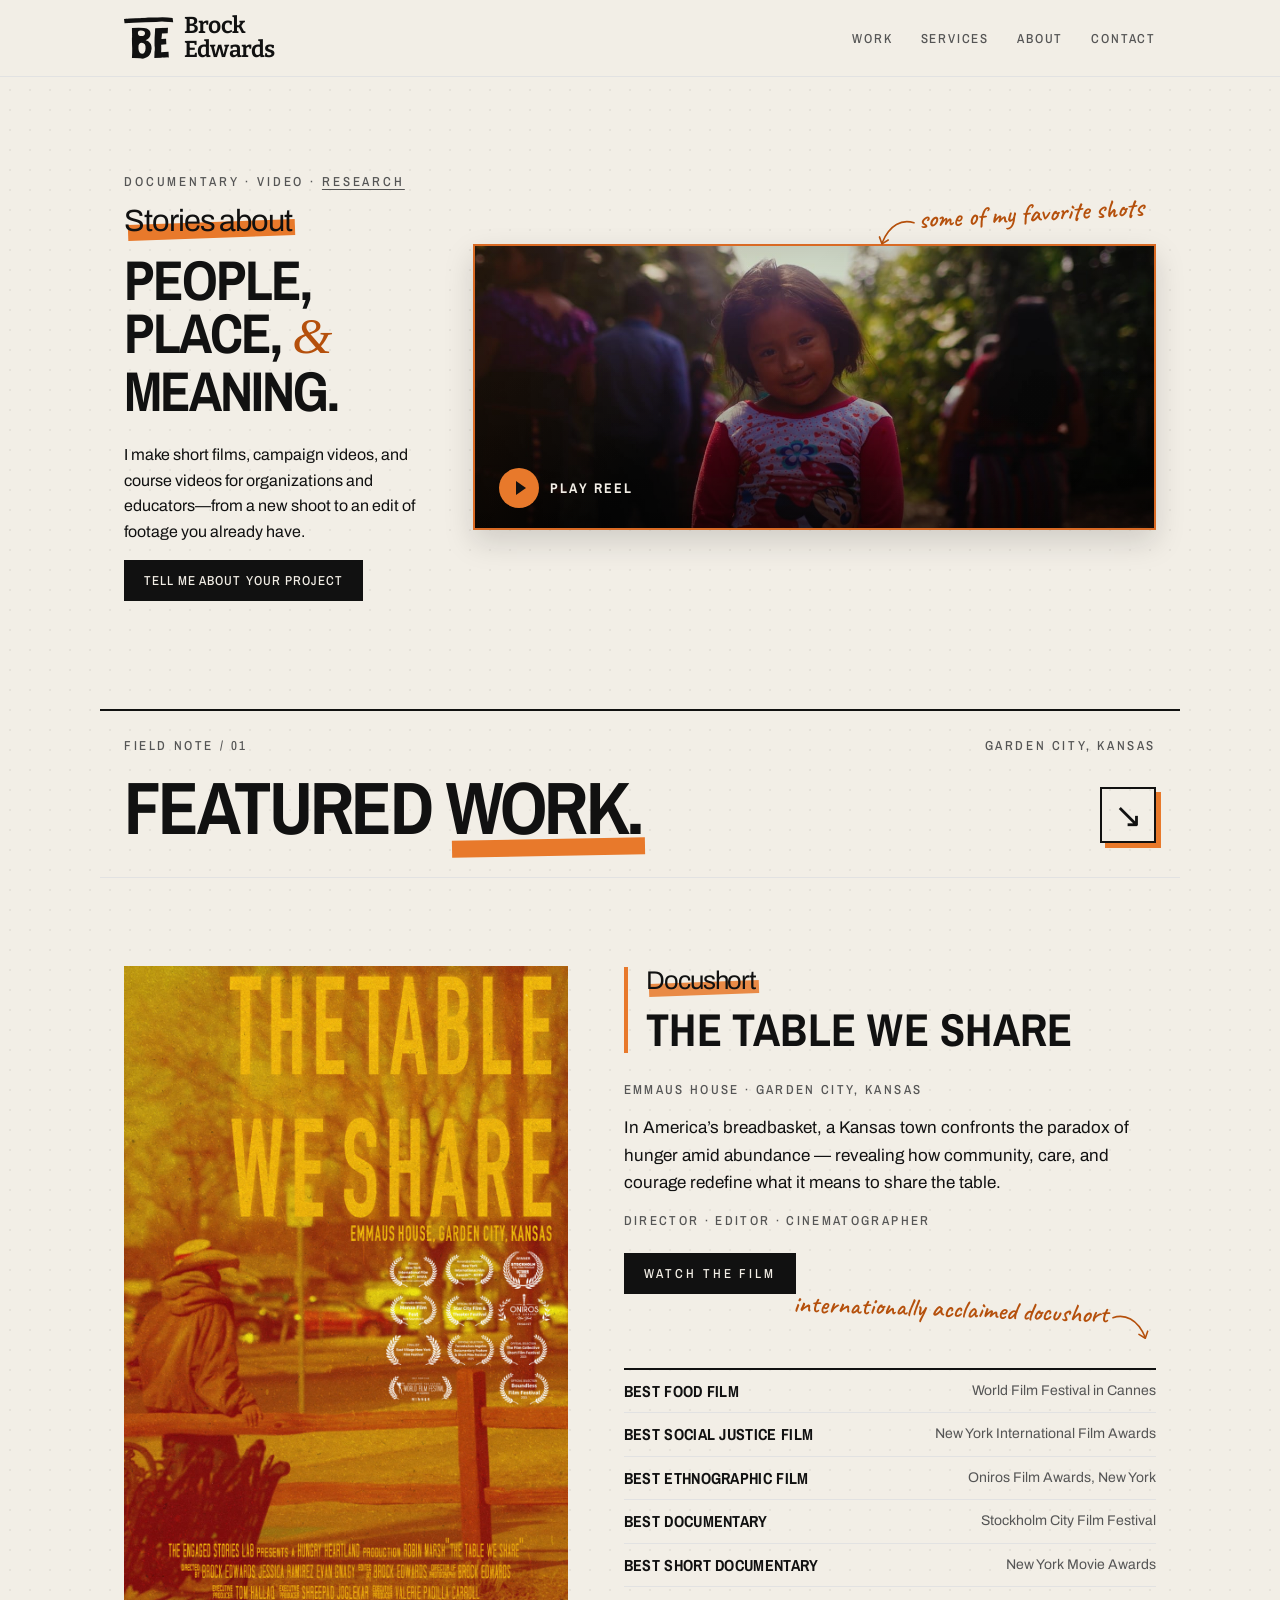
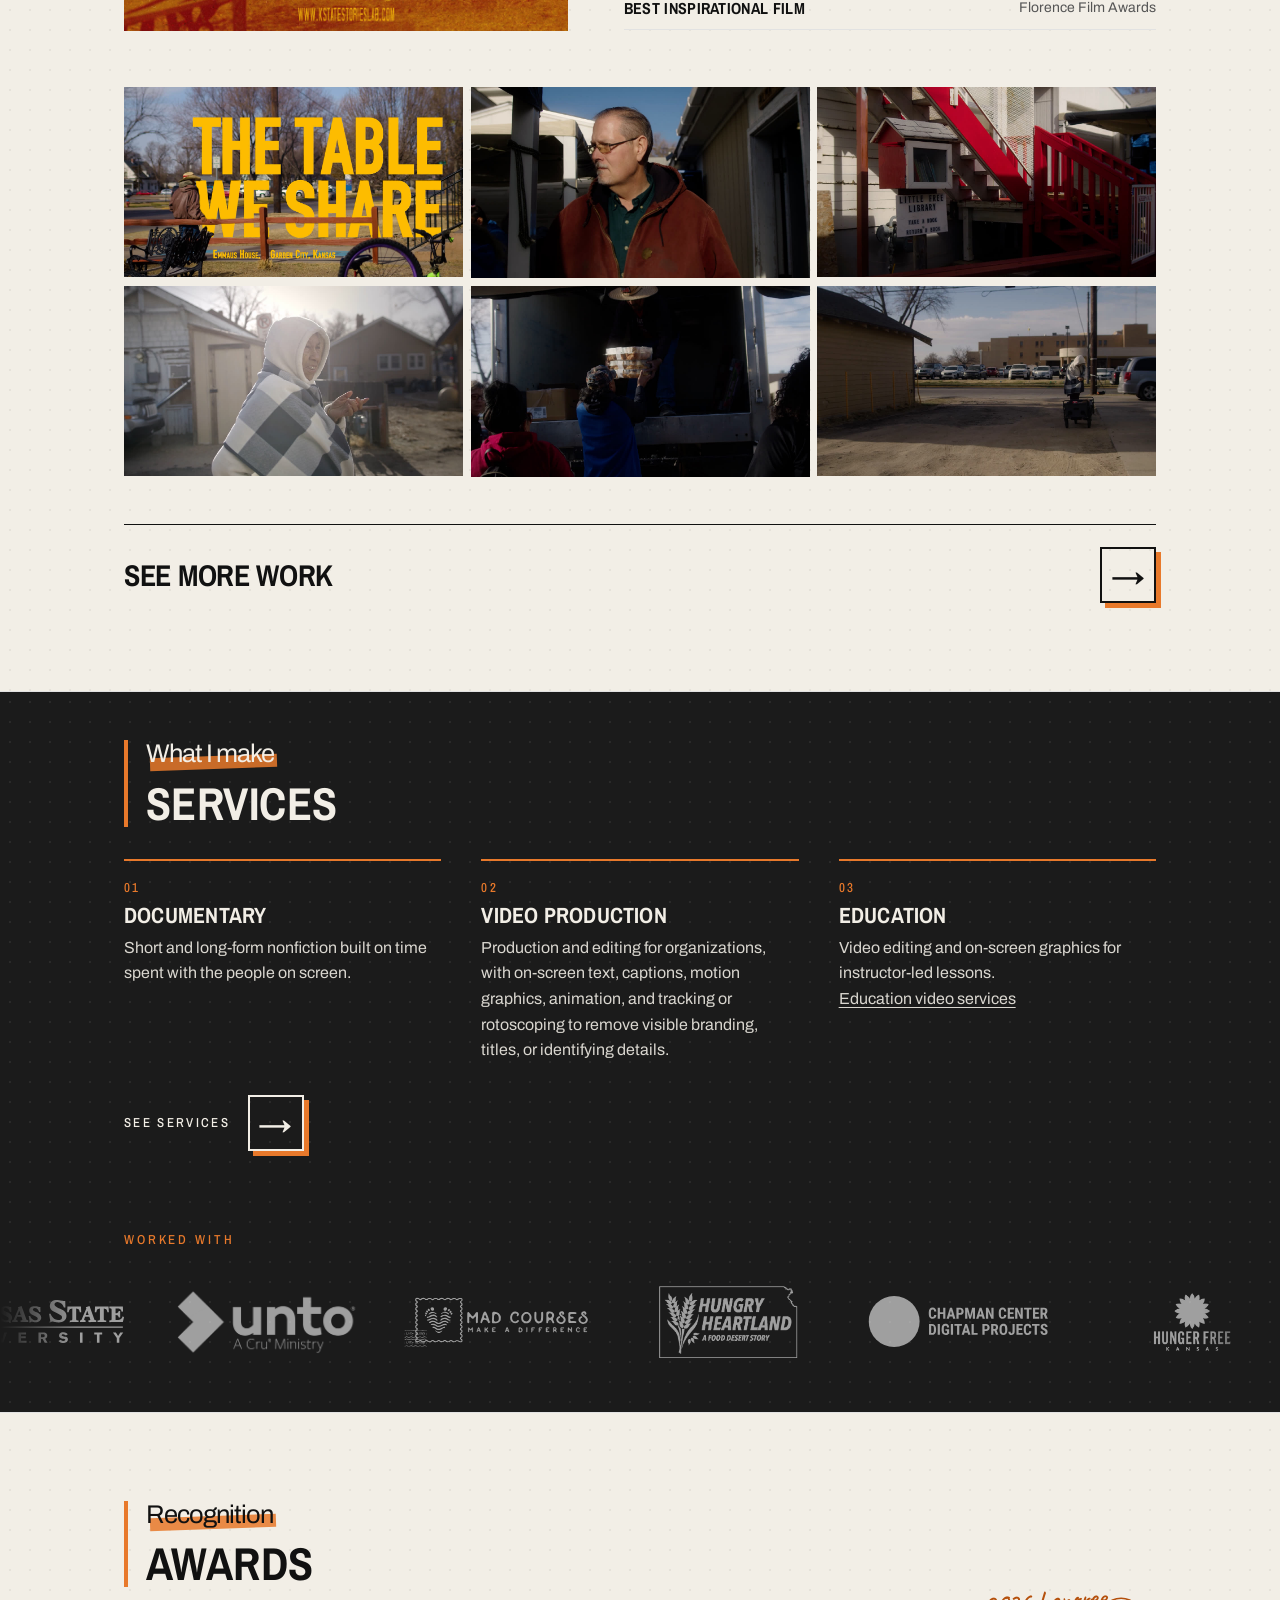
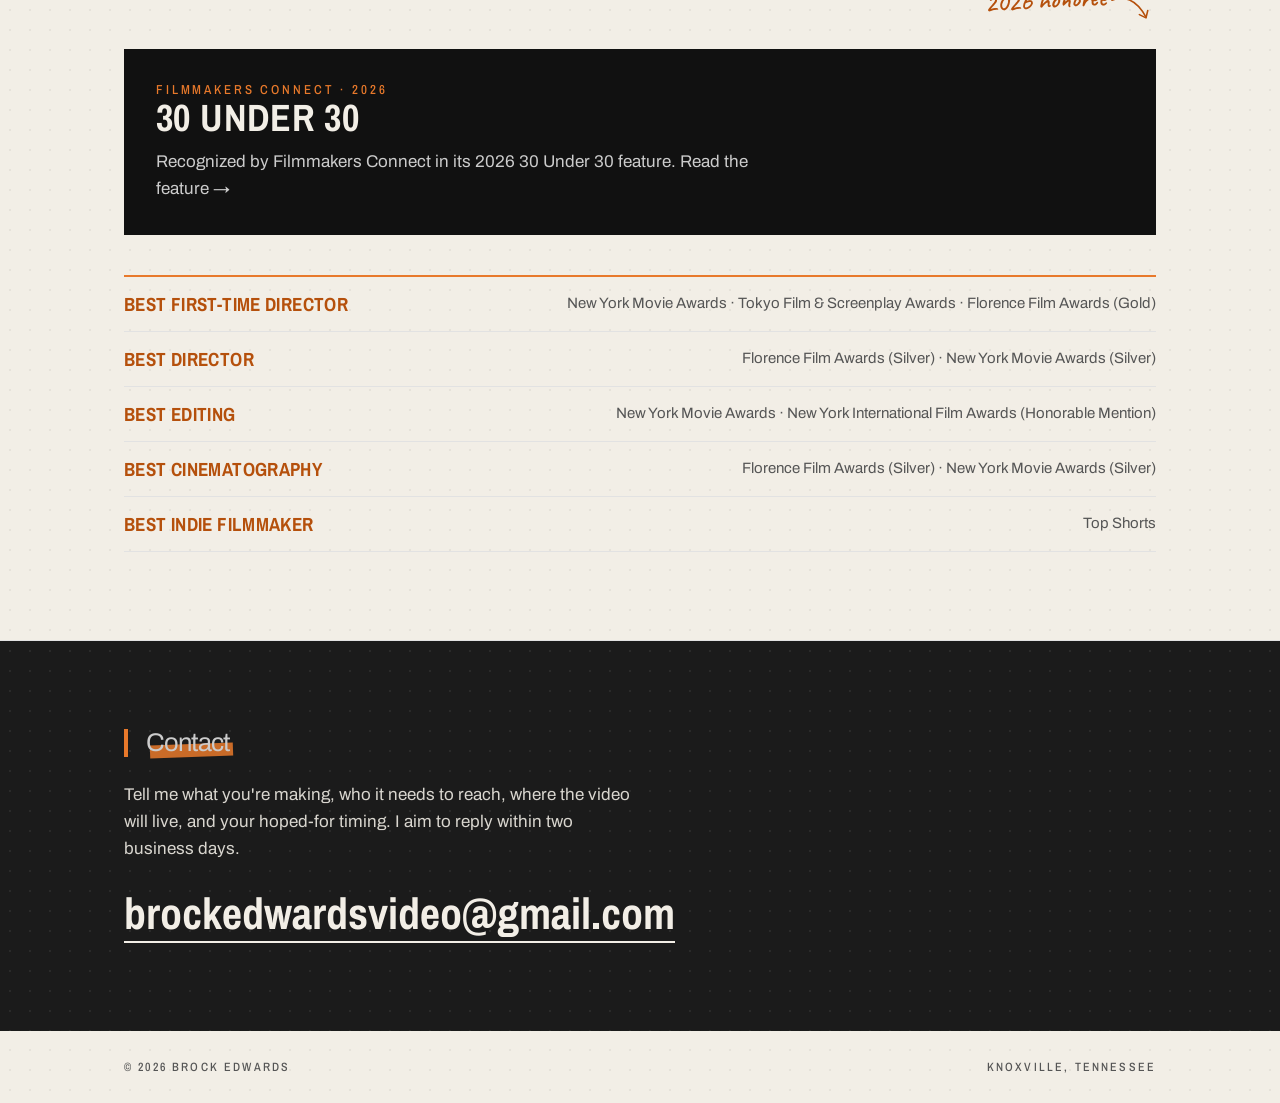
==== commit 191cacbf: "Publish approved Field Stamp headers and favicon" ====
--- a/index.html
+++ b/index.html
@@ -18,11 +18,11 @@
 <meta property="og:type" content="website">
 <meta property="og:url" content="https://brocknedwards.com/">
 <meta property="og:image" content="https://brocknedwards.com/img/stills/ttws-still-1.jpg">
-<link rel="icon" href="favicon.svg" type="image/svg+xml">
+<link rel="icon" href="favicon.svg?v=20261024-field-stamp" type="image/svg+xml">
 <link rel="preconnect" href="https://fonts.googleapis.com">
 <link rel="preconnect" href="https://fonts.gstatic.com" crossorigin>
 <link href="https://fonts.googleapis.com/css2?family=Archivo+Narrow:wght@500;700&family=Archivo:wght@400;600;800&family=Caveat:wght@500;700&display=swap" rel="stylesheet">
-<link rel="stylesheet" href="styles.css?v=20261023b">
+<link rel="stylesheet" href="styles.css?v=20261024-field-stamp">
 <script src="gallery.js" defer></script>
 </head>
 <body>
@@ -31,7 +31,7 @@
 <header>
   <div class="wrap">
     <a class="mark" href="index.html" aria-label="Brock Edwards, home">
-      <span class="mono">BE</span>
+      <img class="brand-mark" src="img/field-stamp-refined.svg" width="50" height="45" alt="" aria-hidden="true">
       <span class="stack">Brock<br>Edwards</span>
     </a>
     <nav>
--- a/styles.css
+++ b/styles.css
@@ -1,3 +1,10 @@
+@font-face {
+  font-family: 'Bitter Brand';
+  src: url('fonts/bitter-brand-650.woff') format('woff');
+  font-weight: 650;
+  font-style: normal;
+  font-display: swap;
+}
 :root {
   --ink: #111;
   --paper: #f2eee6;
@@ -24,13 +31,12 @@
 img { max-width: 100%; }
 .wrap { max-width: var(--max); margin: 0 auto; padding: 0 24px; }
 
-/* Header + wordmark (matches Brand/_source/wordmark.html) */
+/* Header + wordmark */
 header { position: sticky; top: 0; z-index: 10; background: var(--paper); border-bottom: 1px solid var(--rule); }
 header .wrap { display: flex; align-items: center; justify-content: space-between; height: 76px; }
-.mark { display: flex; align-items: stretch; gap: 9px; text-decoration: none; }
-.mono { width: 44px; height: 43px; background: var(--ink); color: var(--paper); display: flex; align-items: center; justify-content: center;
-  font: 800 19px/1 var(--body); letter-spacing: -.03em; }
-.stack { font: 700 23px/0.92 var(--narrow); text-transform: uppercase; letter-spacing: .02em; display: flex; flex-direction: column; justify-content: center; }
+.mark { display: flex; align-items: center; gap: 10px; text-decoration: none; }
+.brand-mark { display: block; flex: none; width: 50px; height: 45px; object-fit: contain; }
+.stack { font: 650 23px/1.04 'Bitter Brand', Georgia, serif; text-transform: none; letter-spacing: -.035em; display: flex; flex-direction: column; justify-content: center; }
 nav { display: flex; gap: 28px; }
 nav a { display: inline-flex; align-items: center; min-height: 44px; font: 500 13px var(--narrow); letter-spacing: .14em; text-transform: uppercase; text-decoration: none; color: var(--muted); }
 nav a:hover, nav a[aria-current="page"] { color: var(--ink); }
@@ -469,7 +475,7 @@
   nav { gap: 14px; }
   nav a { letter-spacing: .06em; font-size: 13px; }
   .stack { font-size: 19px; }
-  .mono { width: 36px; height: 36px; font-size: 16px; }
+  .brand-mark { width: 40px; height: 36px; }
   section { padding: 64px 0; }
   .page-head { padding: 48px 0 0; }
   .film, .about, .services, .project-info, .featured-text, .reel-row, .cards.two, .cards.three { grid-template-columns: 1fr; gap: 32px; }
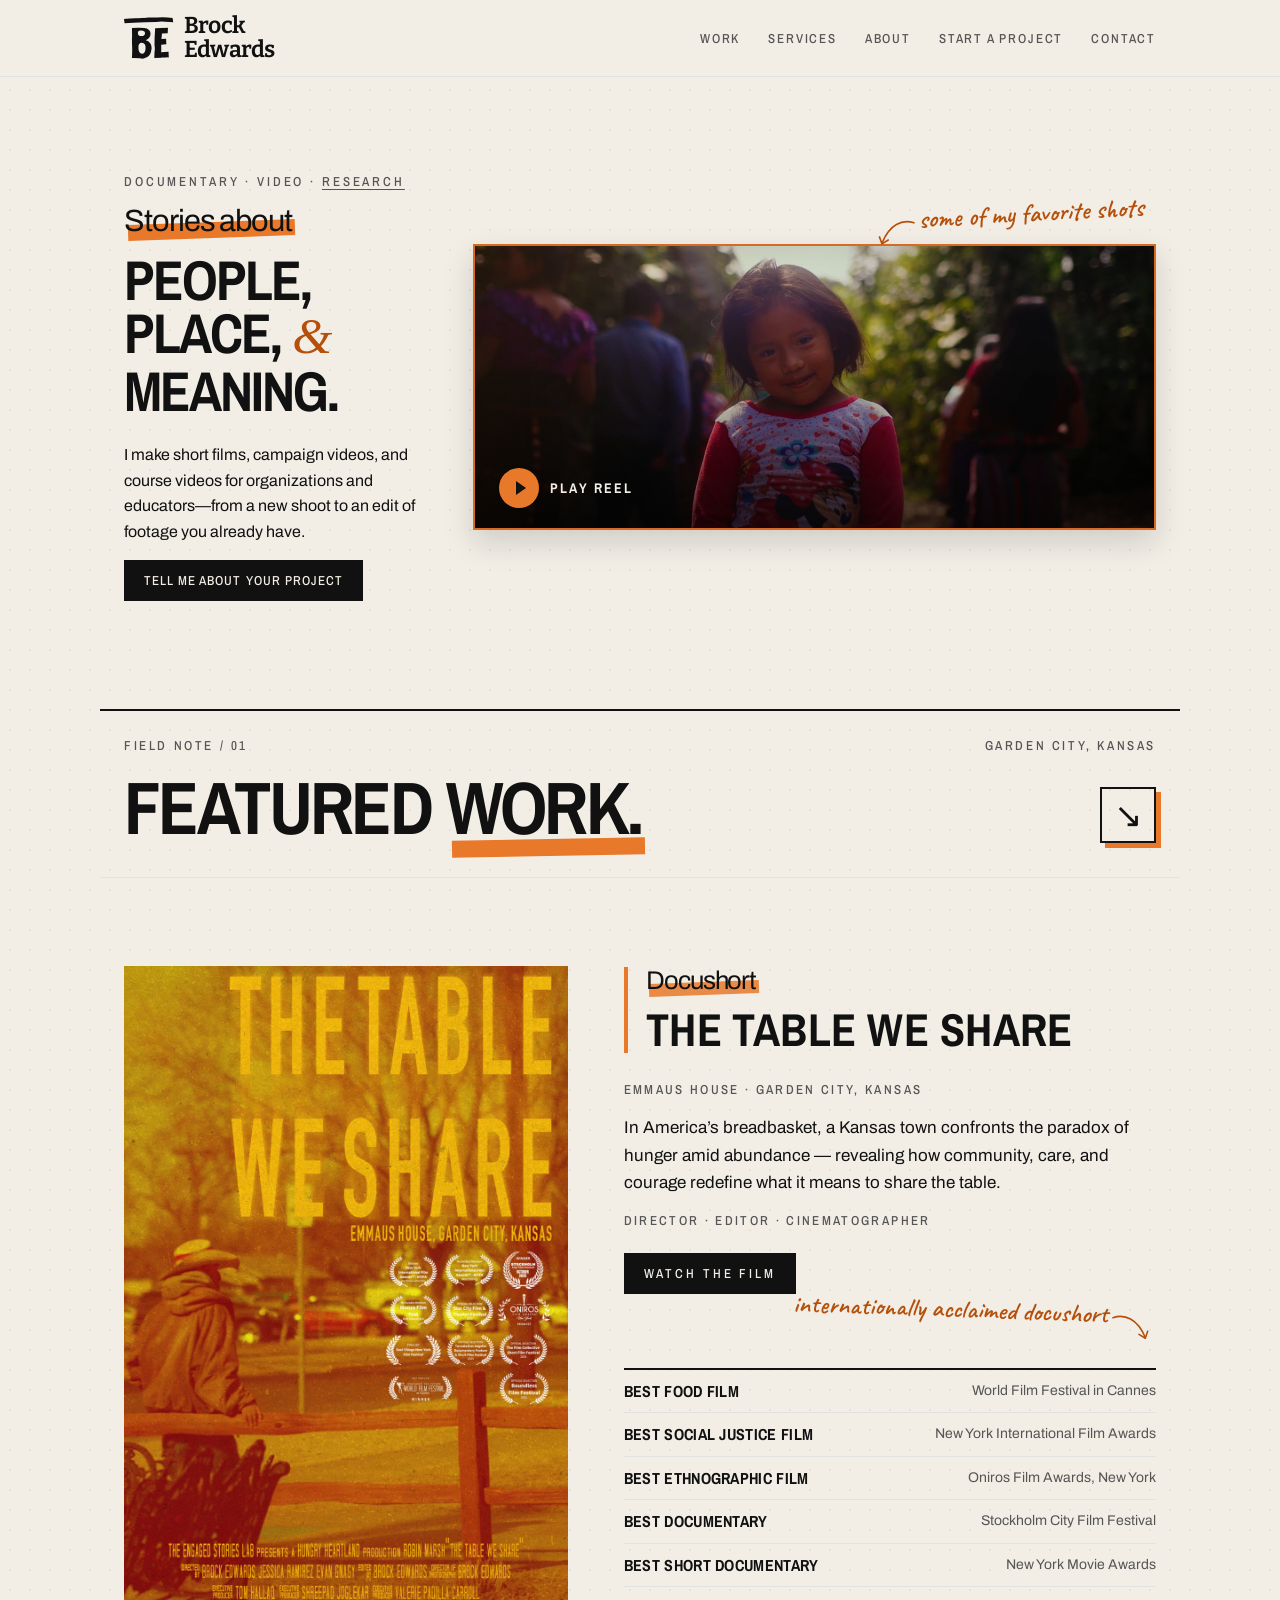
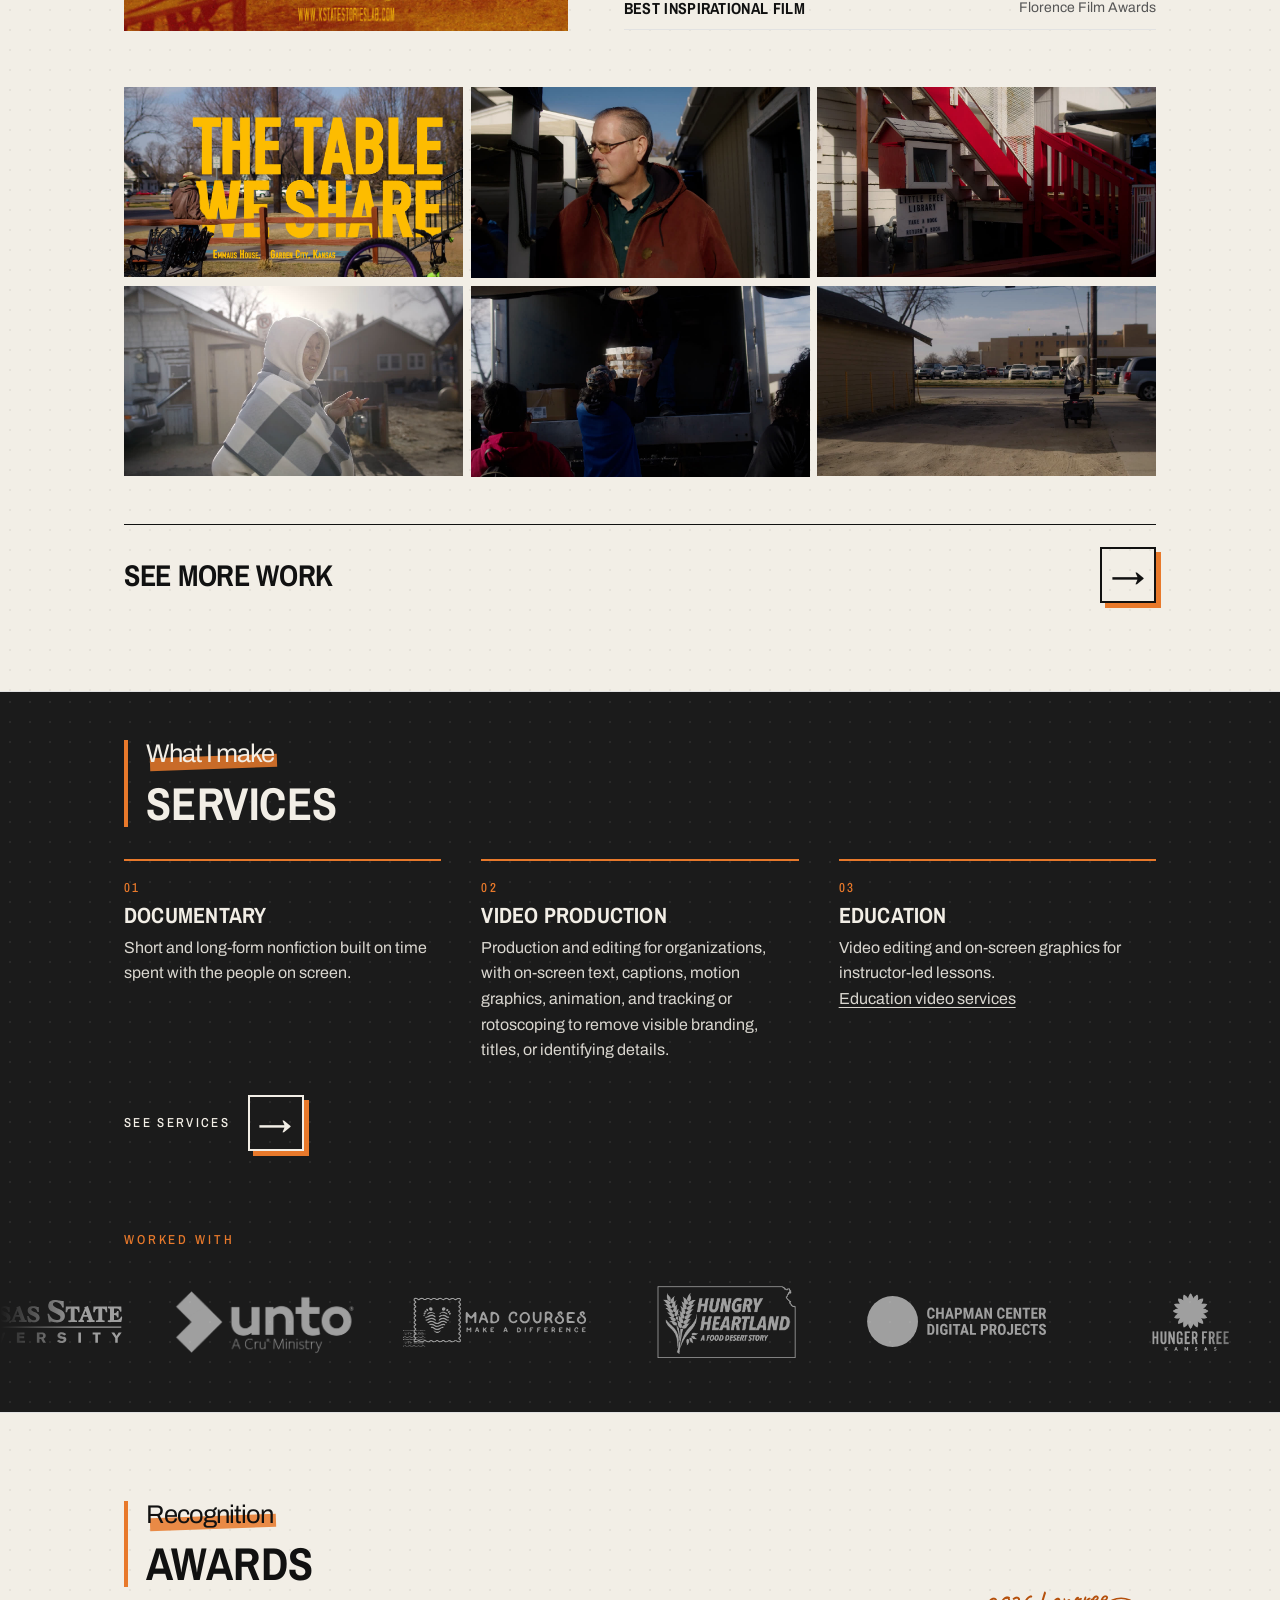
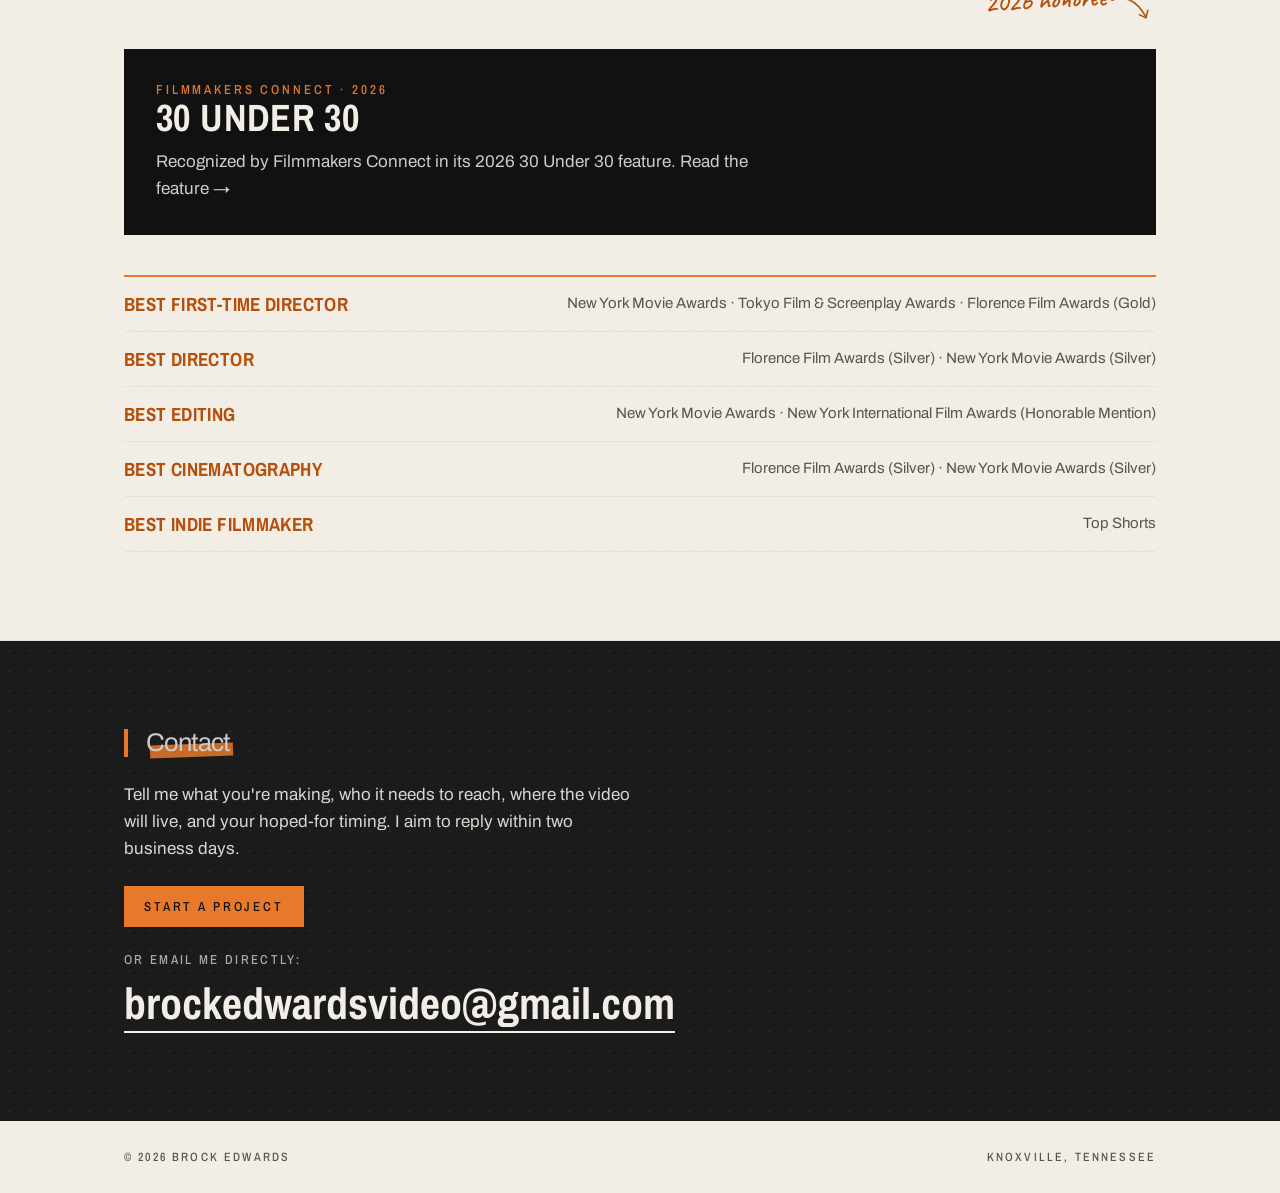
==== commit f175e26e: "Add start-a-project page with intake form and booking link Co-Authored-By: Claude Fable 5.1 <noreply" ====
--- a/index.html
+++ b/index.html
@@ -22,7 +22,7 @@
 <link rel="preconnect" href="https://fonts.googleapis.com">
 <link rel="preconnect" href="https://fonts.gstatic.com" crossorigin>
 <link href="https://fonts.googleapis.com/css2?family=Archivo+Narrow:wght@500;700&family=Archivo:wght@400;600;800&family=Caveat:wght@500;700&display=swap" rel="stylesheet">
-<link rel="stylesheet" href="styles.css?v=20261024-field-stamp">
+<link rel="stylesheet" href="styles.css?v=20261029-start">
 <script src="gallery.js" defer></script>
 </head>
 <body>
@@ -38,6 +38,7 @@
       <a href="work.html">Work</a>
       <a href="services.html">Services</a>
       <a href="about.html">About</a>
+      <a href="start.html">Start a project</a>
       <a href="#contact">Contact</a>
     </nav>
   </div>
@@ -58,7 +59,7 @@
       </h1>
       <div class="hero-inquiry">
         <p>I make short films, campaign videos, and course videos for organizations and educators—from a new shoot to an edit of footage you already have.</p>
-        <a class="btn" href="#contact">Tell me about your project</a>
+        <a class="btn" href="start.html">Tell me about your project</a>
       </div>
       <div class="reel">
         <span class="note note-reel">some of my favorite shots<svg class="note-arrow" viewBox="0 0 64 44" aria-hidden="true"><path d="M4 8c16-6 34 0 46 26"/><path d="M41 30l9 5 3-10"/></svg></span>
@@ -194,6 +195,8 @@
     <div class="wrap">
       <h2 class="titled contact-head"><span class="lead">Contact</span></h2>
       <p>Tell me what you're making, who it needs to reach, where the video will live, and your hoped-for timing. I aim to reply within two business days.</p>
+      <a class="btn contact-btn" href="start.html">Start a project</a>
+      <p class="contact-or">Or email me directly:</p>
       <a class="email" href="mailto:brockedwardsvideo@gmail.com?subject=Project%20inquiry">brockedwardsvideo@gmail.com</a>
     </div>
   </section>
--- a/styles.css
+++ b/styles.css
@@ -420,6 +420,39 @@
 .contact > .wrap > a.email { display: inline-block; margin-top: 24px; }
 .contact > .wrap > a.email:focus-visible { outline: 3px solid var(--accent); outline-offset: 5px; }
 
+.contact .contact-btn { margin-top: 24px; background: var(--accent); color: var(--ink); }
+.contact .contact-btn:hover { background: var(--paper); }
+.contact .contact-or { margin: 24px 0 0; font: 500 13px var(--narrow); letter-spacing: .18em; text-transform: uppercase; color: #aaa; }
+.contact .contact-or + a.email { margin-top: 8px; }
+
+/* Start a project (intake form) */
+.start { padding-top: 40px; }
+.start .wrap { display: grid; grid-template-columns: minmax(0, 1.4fr) minmax(0, 1fr); gap: 56px; align-items: start; }
+.intake { display: grid; gap: 28px; margin: 0; padding: 0; border: 0; }
+.intake .field { display: grid; gap: 8px; }
+.intake label, .intake legend { font: 700 14px var(--narrow); letter-spacing: .12em; text-transform: uppercase; }
+.intake legend { padding: 0; margin-bottom: 10px; }
+.intake fieldset { margin: 0; padding: 0; border: 0; }
+.intake input[type="text"], .intake input[type="email"], .intake select, .intake textarea {
+  width: 100%; padding: 12px 14px; border: 2px solid var(--ink); background: #fff; color: var(--ink);
+  font: 400 16px/1.5 var(--body); border-radius: 0; }
+.intake textarea { min-height: 120px; resize: vertical; }
+.intake select { appearance: none; -webkit-appearance: none; padding-right: 40px;
+  background: #fff url("data:image/svg+xml,%3Csvg xmlns='http://www.w3.org/2000/svg' viewBox='0 0 16 16'%3E%3Cpath d='M3 6l5 5 5-5' fill='none' stroke='%23111' stroke-width='2'/%3E%3C/svg%3E") no-repeat right 14px center / 14px; }
+.intake input:focus-visible, .intake select:focus-visible, .intake textarea:focus-visible { outline: 2px solid var(--accent-ink); outline-offset: 3px; }
+.intake .choices { display: grid; gap: 10px; }
+.intake .choices label { display: flex; align-items: center; gap: 12px; font: 400 16px/1.4 var(--body);
+  letter-spacing: 0; text-transform: none; cursor: pointer; }
+.intake input[type="radio"] { width: 20px; height: 20px; margin: 0; flex: none; accent-color: var(--accent-ink); }
+.intake .hint { margin: 0; font-size: 15px; color: var(--muted); }
+.intake .btn { justify-self: start; margin-top: 4px; }
+.start-side { border-top: 2px solid var(--ink); padding-top: 18px; position: sticky; top: 100px; }
+.start-side h2 { font-size: 24px; margin-bottom: 10px; }
+.start-side p { margin: 0 0 16px; font-size: 16px; color: #333; }
+.start-side .btn { margin-top: 0; }
+.start-fallback { margin-top: 40px; padding-top: 18px; border-top: 1px solid var(--rule); font-size: 15px; color: var(--muted); }
+.start-fallback a:hover { color: var(--accent-ink); }
+
 footer { padding: 28px 0; font: 500 12px var(--narrow); letter-spacing: .18em; text-transform: uppercase; color: var(--muted); }
 footer .wrap { display: flex; justify-content: space-between; gap: 16px; flex-wrap: wrap; }
 
@@ -479,6 +512,8 @@
   section { padding: 64px 0; }
   .page-head { padding: 48px 0 0; }
   .film, .about, .services, .project-info, .featured-text, .reel-row, .cards.two, .cards.three { grid-template-columns: 1fr; gap: 32px; }
+  .start .wrap { grid-template-columns: 1fr; gap: 40px; }
+  .start-side { position: static; }
   .featured-text { gap: 12px; }
   .hero h1 { font-size: clamp(48px, 9vw, 62px); }
   .hero-lead { margin-bottom: 10px; }
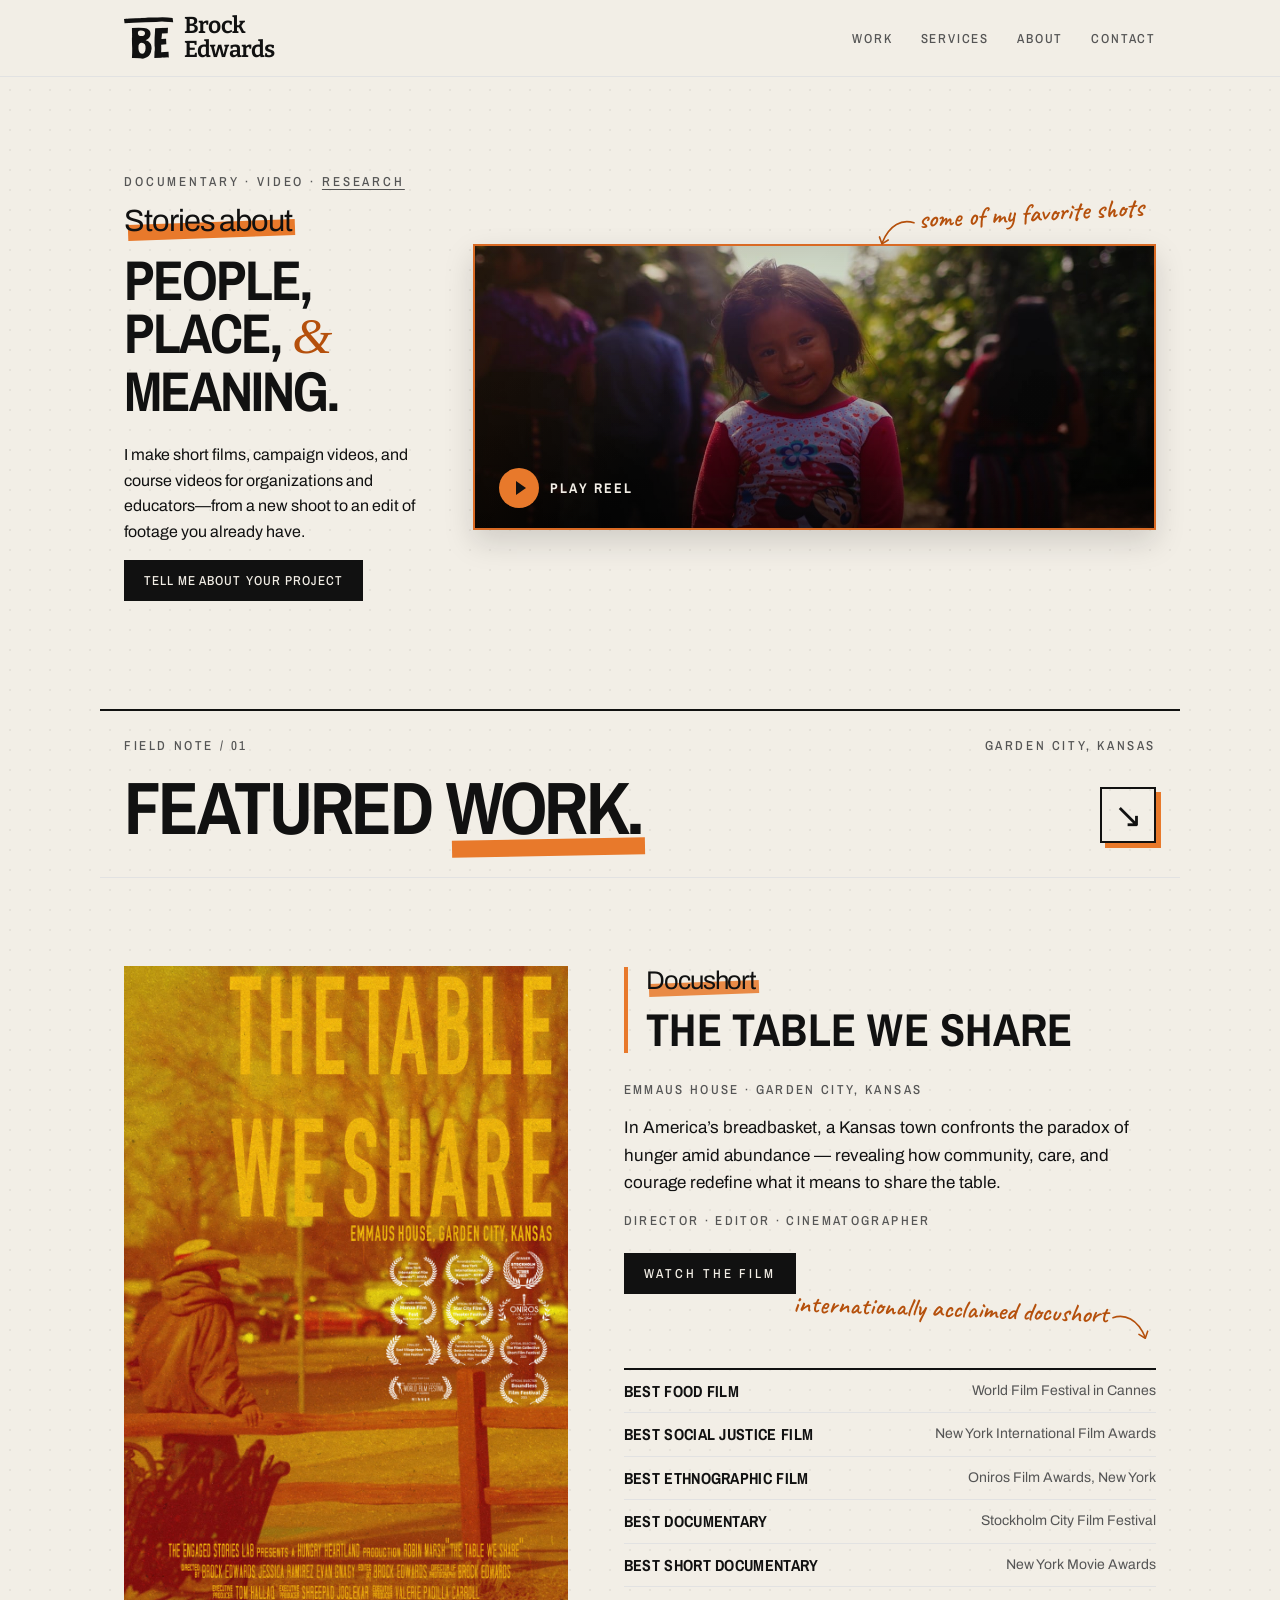
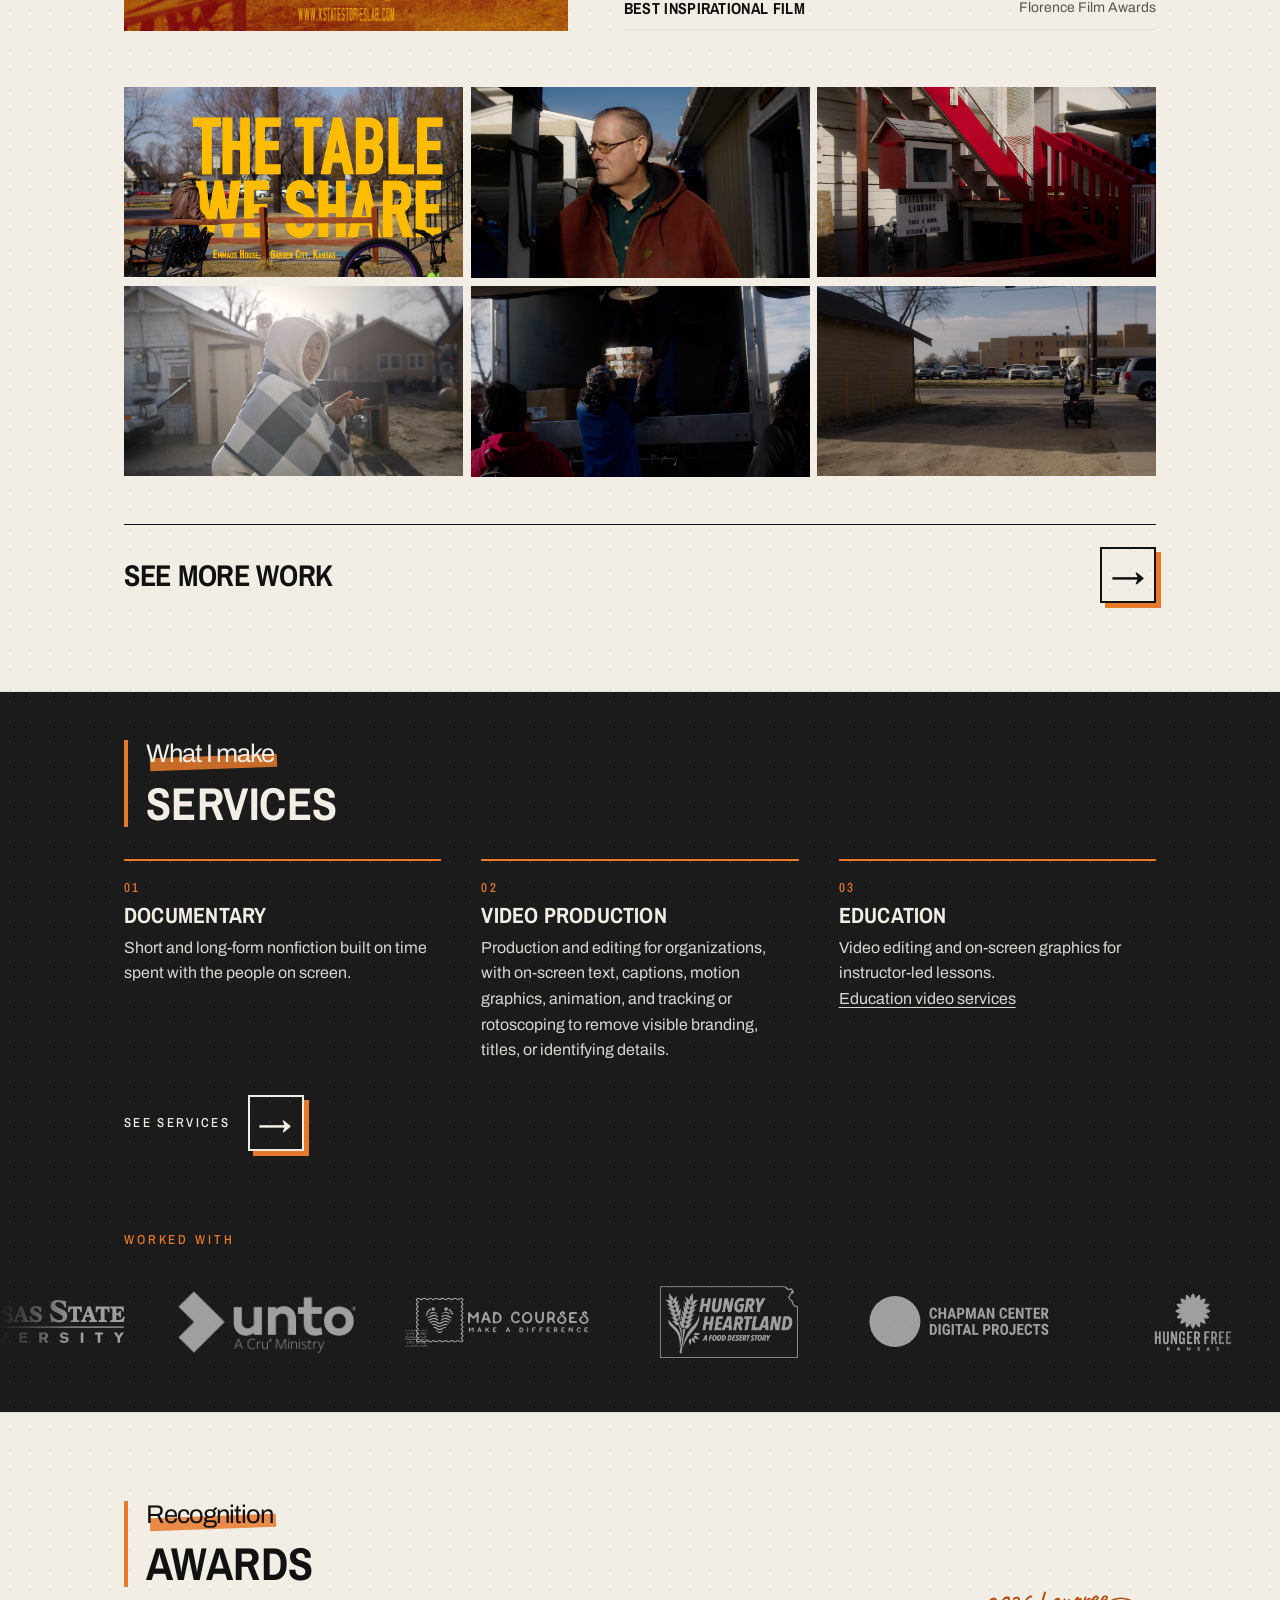
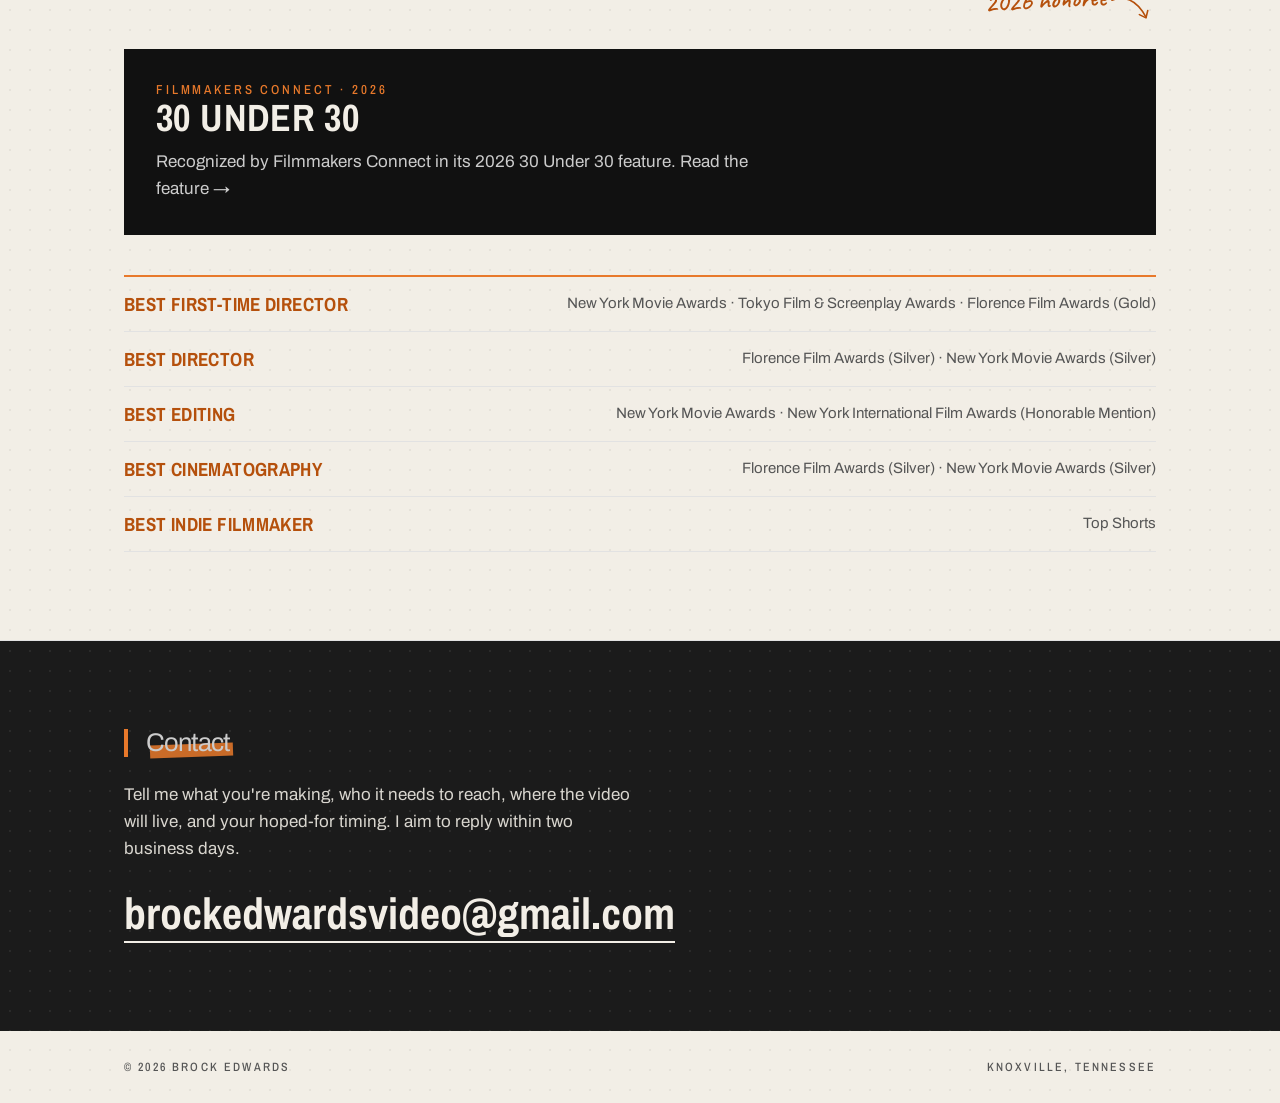
==== commit 9035fb66: "Revert acquisition pages from live site until approved (work kept on branch site-acquisition)" ====
--- a/index.html
+++ b/index.html
@@ -22,7 +22,7 @@
 <link rel="preconnect" href="https://fonts.googleapis.com">
 <link rel="preconnect" href="https://fonts.gstatic.com" crossorigin>
 <link href="https://fonts.googleapis.com/css2?family=Archivo+Narrow:wght@500;700&family=Archivo:wght@400;600;800&family=Caveat:wght@500;700&display=swap" rel="stylesheet">
-<link rel="stylesheet" href="styles.css?v=20261029-start">
+<link rel="stylesheet" href="styles.css?v=20261024-field-stamp">
 <script src="gallery.js" defer></script>
 </head>
 <body>
@@ -38,7 +38,6 @@
       <a href="work.html">Work</a>
       <a href="services.html">Services</a>
       <a href="about.html">About</a>
-      <a href="start.html">Start a project</a>
       <a href="#contact">Contact</a>
     </nav>
   </div>
@@ -59,7 +58,7 @@
       </h1>
       <div class="hero-inquiry">
         <p>I make short films, campaign videos, and course videos for organizations and educators—from a new shoot to an edit of footage you already have.</p>
-        <a class="btn" href="start.html">Tell me about your project</a>
+        <a class="btn" href="#contact">Tell me about your project</a>
       </div>
       <div class="reel">
         <span class="note note-reel">some of my favorite shots<svg class="note-arrow" viewBox="0 0 64 44" aria-hidden="true"><path d="M4 8c16-6 34 0 46 26"/><path d="M41 30l9 5 3-10"/></svg></span>
@@ -195,8 +194,6 @@
     <div class="wrap">
       <h2 class="titled contact-head"><span class="lead">Contact</span></h2>
       <p>Tell me what you're making, who it needs to reach, where the video will live, and your hoped-for timing. I aim to reply within two business days.</p>
-      <a class="btn contact-btn" href="start.html">Start a project</a>
-      <p class="contact-or">Or email me directly:</p>
       <a class="email" href="mailto:brockedwardsvideo@gmail.com?subject=Project%20inquiry">brockedwardsvideo@gmail.com</a>
     </div>
   </section>
--- a/styles.css
+++ b/styles.css
@@ -420,39 +420,6 @@
 .contact > .wrap > a.email { display: inline-block; margin-top: 24px; }
 .contact > .wrap > a.email:focus-visible { outline: 3px solid var(--accent); outline-offset: 5px; }
 
-.contact .contact-btn { margin-top: 24px; background: var(--accent); color: var(--ink); }
-.contact .contact-btn:hover { background: var(--paper); }
-.contact .contact-or { margin: 24px 0 0; font: 500 13px var(--narrow); letter-spacing: .18em; text-transform: uppercase; color: #aaa; }
-.contact .contact-or + a.email { margin-top: 8px; }
-
-/* Start a project (intake form) */
-.start { padding-top: 40px; }
-.start .wrap { display: grid; grid-template-columns: minmax(0, 1.4fr) minmax(0, 1fr); gap: 56px; align-items: start; }
-.intake { display: grid; gap: 28px; margin: 0; padding: 0; border: 0; }
-.intake .field { display: grid; gap: 8px; }
-.intake label, .intake legend { font: 700 14px var(--narrow); letter-spacing: .12em; text-transform: uppercase; }
-.intake legend { padding: 0; margin-bottom: 10px; }
-.intake fieldset { margin: 0; padding: 0; border: 0; }
-.intake input[type="text"], .intake input[type="email"], .intake select, .intake textarea {
-  width: 100%; padding: 12px 14px; border: 2px solid var(--ink); background: #fff; color: var(--ink);
-  font: 400 16px/1.5 var(--body); border-radius: 0; }
-.intake textarea { min-height: 120px; resize: vertical; }
-.intake select { appearance: none; -webkit-appearance: none; padding-right: 40px;
-  background: #fff url("data:image/svg+xml,%3Csvg xmlns='http://www.w3.org/2000/svg' viewBox='0 0 16 16'%3E%3Cpath d='M3 6l5 5 5-5' fill='none' stroke='%23111' stroke-width='2'/%3E%3C/svg%3E") no-repeat right 14px center / 14px; }
-.intake input:focus-visible, .intake select:focus-visible, .intake textarea:focus-visible { outline: 2px solid var(--accent-ink); outline-offset: 3px; }
-.intake .choices { display: grid; gap: 10px; }
-.intake .choices label { display: flex; align-items: center; gap: 12px; font: 400 16px/1.4 var(--body);
-  letter-spacing: 0; text-transform: none; cursor: pointer; }
-.intake input[type="radio"] { width: 20px; height: 20px; margin: 0; flex: none; accent-color: var(--accent-ink); }
-.intake .hint { margin: 0; font-size: 15px; color: var(--muted); }
-.intake .btn { justify-self: start; margin-top: 4px; }
-.start-side { border-top: 2px solid var(--ink); padding-top: 18px; position: sticky; top: 100px; }
-.start-side h2 { font-size: 24px; margin-bottom: 10px; }
-.start-side p { margin: 0 0 16px; font-size: 16px; color: #333; }
-.start-side .btn { margin-top: 0; }
-.start-fallback { margin-top: 40px; padding-top: 18px; border-top: 1px solid var(--rule); font-size: 15px; color: var(--muted); }
-.start-fallback a:hover { color: var(--accent-ink); }
-
 footer { padding: 28px 0; font: 500 12px var(--narrow); letter-spacing: .18em; text-transform: uppercase; color: var(--muted); }
 footer .wrap { display: flex; justify-content: space-between; gap: 16px; flex-wrap: wrap; }
 
@@ -512,8 +479,6 @@
   section { padding: 64px 0; }
   .page-head { padding: 48px 0 0; }
   .film, .about, .services, .project-info, .featured-text, .reel-row, .cards.two, .cards.three { grid-template-columns: 1fr; gap: 32px; }
-  .start .wrap { grid-template-columns: 1fr; gap: 40px; }
-  .start-side { position: static; }
   .featured-text { gap: 12px; }
   .hero h1 { font-size: clamp(48px, 9vw, 62px); }
   .hero-lead { margin-bottom: 10px; }
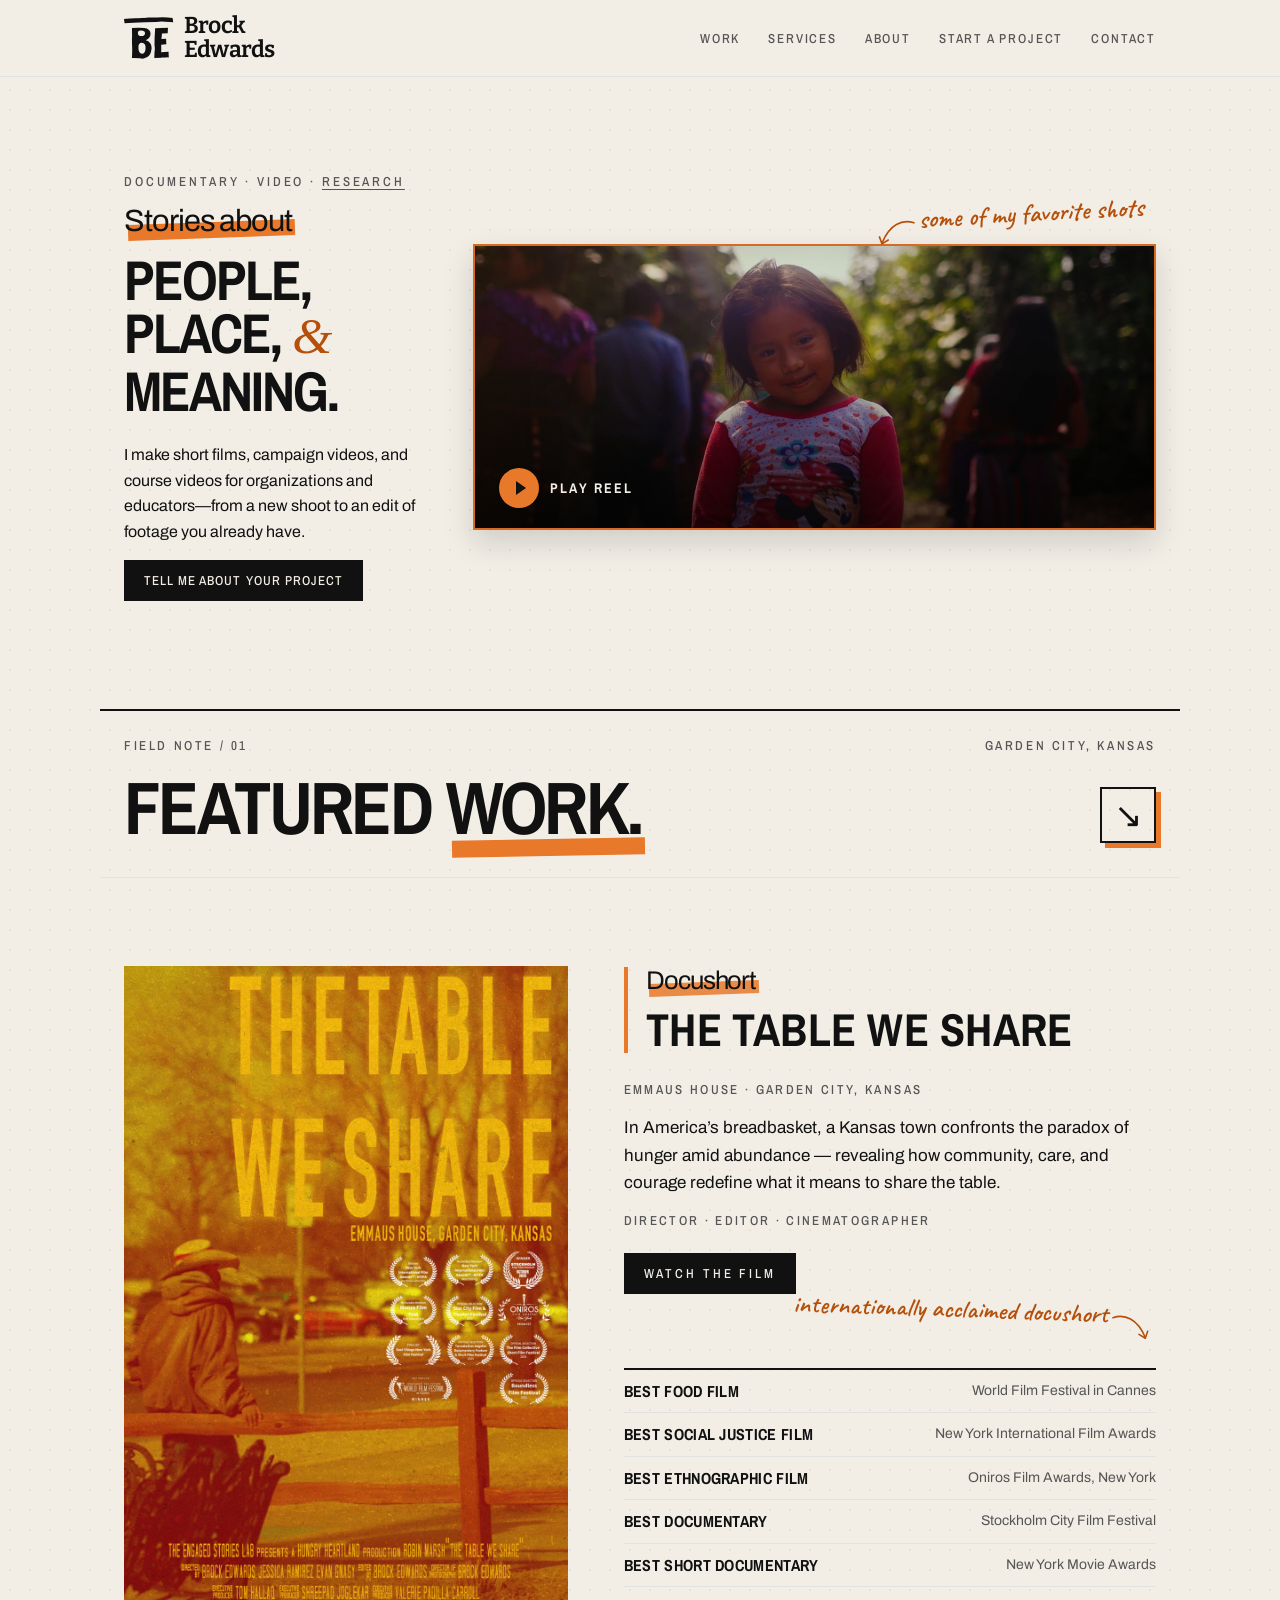
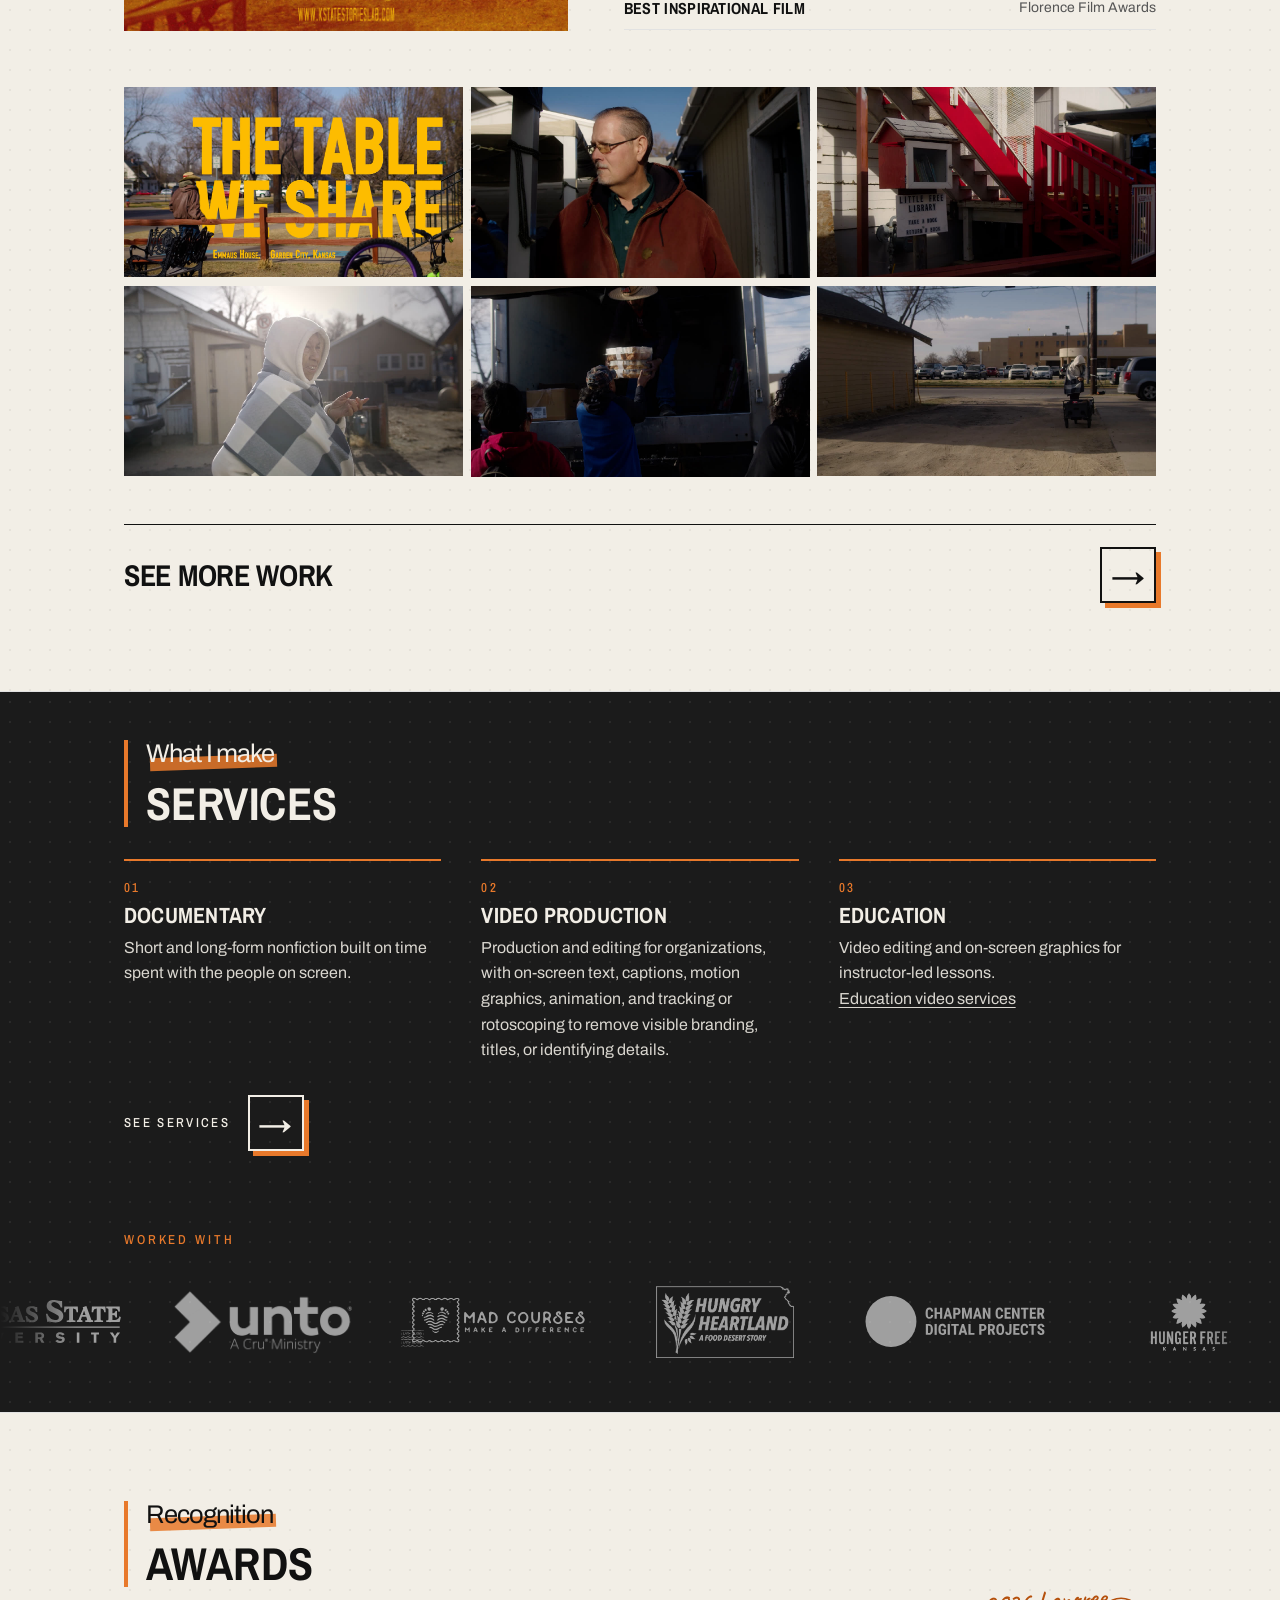
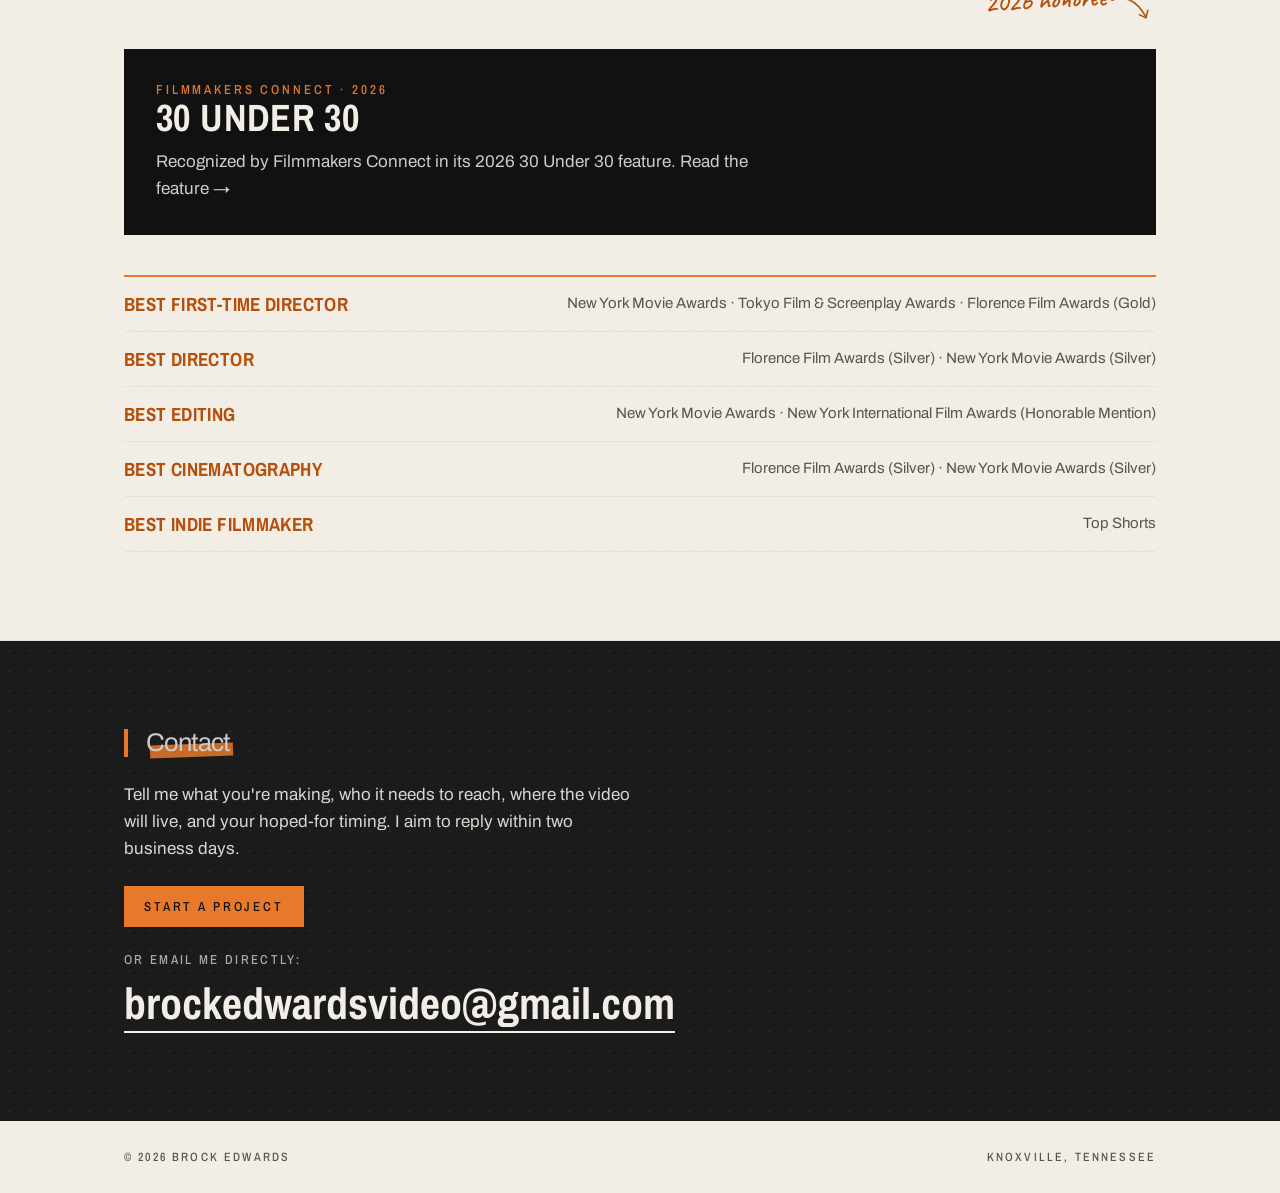
==== commit c9a0a20d: "Work pages: case-study structure (needed, made, happened) Co-Authored-By: Claude Fable 5.1 <noreply@" ====
--- a/index.html
+++ b/index.html
@@ -22,7 +22,7 @@
 <link rel="preconnect" href="https://fonts.googleapis.com">
 <link rel="preconnect" href="https://fonts.gstatic.com" crossorigin>
 <link href="https://fonts.googleapis.com/css2?family=Archivo+Narrow:wght@500;700&family=Archivo:wght@400;600;800&family=Caveat:wght@500;700&display=swap" rel="stylesheet">
-<link rel="stylesheet" href="styles.css?v=20261024-field-stamp">
+<link rel="stylesheet" href="styles.css?v=20261029-case">
 <script src="gallery.js" defer></script>
 </head>
 <body>
@@ -38,6 +38,7 @@
       <a href="work.html">Work</a>
       <a href="services.html">Services</a>
       <a href="about.html">About</a>
+      <a href="start.html">Start a project</a>
       <a href="#contact">Contact</a>
     </nav>
   </div>
@@ -58,7 +59,7 @@
       </h1>
       <div class="hero-inquiry">
         <p>I make short films, campaign videos, and course videos for organizations and educators—from a new shoot to an edit of footage you already have.</p>
-        <a class="btn" href="#contact">Tell me about your project</a>
+        <a class="btn" href="start.html">Tell me about your project</a>
       </div>
       <div class="reel">
         <span class="note note-reel">some of my favorite shots<svg class="note-arrow" viewBox="0 0 64 44" aria-hidden="true"><path d="M4 8c16-6 34 0 46 26"/><path d="M41 30l9 5 3-10"/></svg></span>
@@ -194,6 +195,8 @@
     <div class="wrap">
       <h2 class="titled contact-head"><span class="lead">Contact</span></h2>
       <p>Tell me what you're making, who it needs to reach, where the video will live, and your hoped-for timing. I aim to reply within two business days.</p>
+      <a class="btn contact-btn" href="start.html">Start a project</a>
+      <p class="contact-or">Or email me directly:</p>
       <a class="email" href="mailto:brockedwardsvideo@gmail.com?subject=Project%20inquiry">brockedwardsvideo@gmail.com</a>
     </div>
   </section>
--- a/styles.css
+++ b/styles.css
@@ -245,6 +245,9 @@
 .project-info .film-awards { margin-top: 0; }
 .project-info .awards li { flex-direction: column; gap: 2px; }
 .project-info .awards span { text-align: left; }
+.case-cta { margin: 56px 0 0; }
+.case-cta .btn { margin-top: 0; }
+.card .summary { margin: 8px 0 0; color: #333; font-size: 15px; line-height: 1.45; }
 .stills-label { margin: 56px 0 0; }
 .project-page .stills { margin-top: 14px; }
 .project-page .stills img { aspect-ratio: var(--ar, 16 / 9); }
@@ -420,6 +423,39 @@
 .contact > .wrap > a.email { display: inline-block; margin-top: 24px; }
 .contact > .wrap > a.email:focus-visible { outline: 3px solid var(--accent); outline-offset: 5px; }
 
+.contact .contact-btn { margin-top: 24px; background: var(--accent); color: var(--ink); }
+.contact .contact-btn:hover { background: var(--paper); }
+.contact .contact-or { margin: 24px 0 0; font: 500 13px var(--narrow); letter-spacing: .18em; text-transform: uppercase; color: #aaa; }
+.contact .contact-or + a.email { margin-top: 8px; }
+
+/* Start a project (intake form) */
+.start { padding-top: 40px; }
+.start .wrap { display: grid; grid-template-columns: minmax(0, 1.4fr) minmax(0, 1fr); gap: 56px; align-items: start; }
+.intake { display: grid; gap: 28px; margin: 0; padding: 0; border: 0; }
+.intake .field { display: grid; gap: 8px; }
+.intake label, .intake legend { font: 700 14px var(--narrow); letter-spacing: .12em; text-transform: uppercase; }
+.intake legend { padding: 0; margin-bottom: 10px; }
+.intake fieldset { margin: 0; padding: 0; border: 0; }
+.intake input[type="text"], .intake input[type="email"], .intake select, .intake textarea {
+  width: 100%; padding: 12px 14px; border: 2px solid var(--ink); background: #fff; color: var(--ink);
+  font: 400 16px/1.5 var(--body); border-radius: 0; }
+.intake textarea { min-height: 120px; resize: vertical; }
+.intake select { appearance: none; -webkit-appearance: none; padding-right: 40px;
+  background: #fff url("data:image/svg+xml,%3Csvg xmlns='http://www.w3.org/2000/svg' viewBox='0 0 16 16'%3E%3Cpath d='M3 6l5 5 5-5' fill='none' stroke='%23111' stroke-width='2'/%3E%3C/svg%3E") no-repeat right 14px center / 14px; }
+.intake input:focus-visible, .intake select:focus-visible, .intake textarea:focus-visible { outline: 2px solid var(--accent-ink); outline-offset: 3px; }
+.intake .choices { display: grid; gap: 10px; }
+.intake .choices label { display: flex; align-items: center; gap: 12px; font: 400 16px/1.4 var(--body);
+  letter-spacing: 0; text-transform: none; cursor: pointer; }
+.intake input[type="radio"] { width: 20px; height: 20px; margin: 0; flex: none; accent-color: var(--accent-ink); }
+.intake .hint { margin: 0; font-size: 15px; color: var(--muted); }
+.intake .btn { justify-self: start; margin-top: 4px; }
+.start-side { border-top: 2px solid var(--ink); padding-top: 18px; position: sticky; top: 100px; }
+.start-side h2 { font-size: 24px; margin-bottom: 10px; }
+.start-side p { margin: 0 0 16px; font-size: 16px; color: #333; }
+.start-side .btn { margin-top: 0; }
+.start-fallback { margin-top: 40px; padding-top: 18px; border-top: 1px solid var(--rule); font-size: 15px; color: var(--muted); }
+.start-fallback a:hover { color: var(--accent-ink); }
+
 footer { padding: 28px 0; font: 500 12px var(--narrow); letter-spacing: .18em; text-transform: uppercase; color: var(--muted); }
 footer .wrap { display: flex; justify-content: space-between; gap: 16px; flex-wrap: wrap; }
 
@@ -479,6 +515,8 @@
   section { padding: 64px 0; }
   .page-head { padding: 48px 0 0; }
   .film, .about, .services, .project-info, .featured-text, .reel-row, .cards.two, .cards.three { grid-template-columns: 1fr; gap: 32px; }
+  .start .wrap { grid-template-columns: 1fr; gap: 40px; }
+  .start-side { position: static; }
   .featured-text { gap: 12px; }
   .hero h1 { font-size: clamp(48px, 9vw, 62px); }
   .hero-lead { margin-bottom: 10px; }
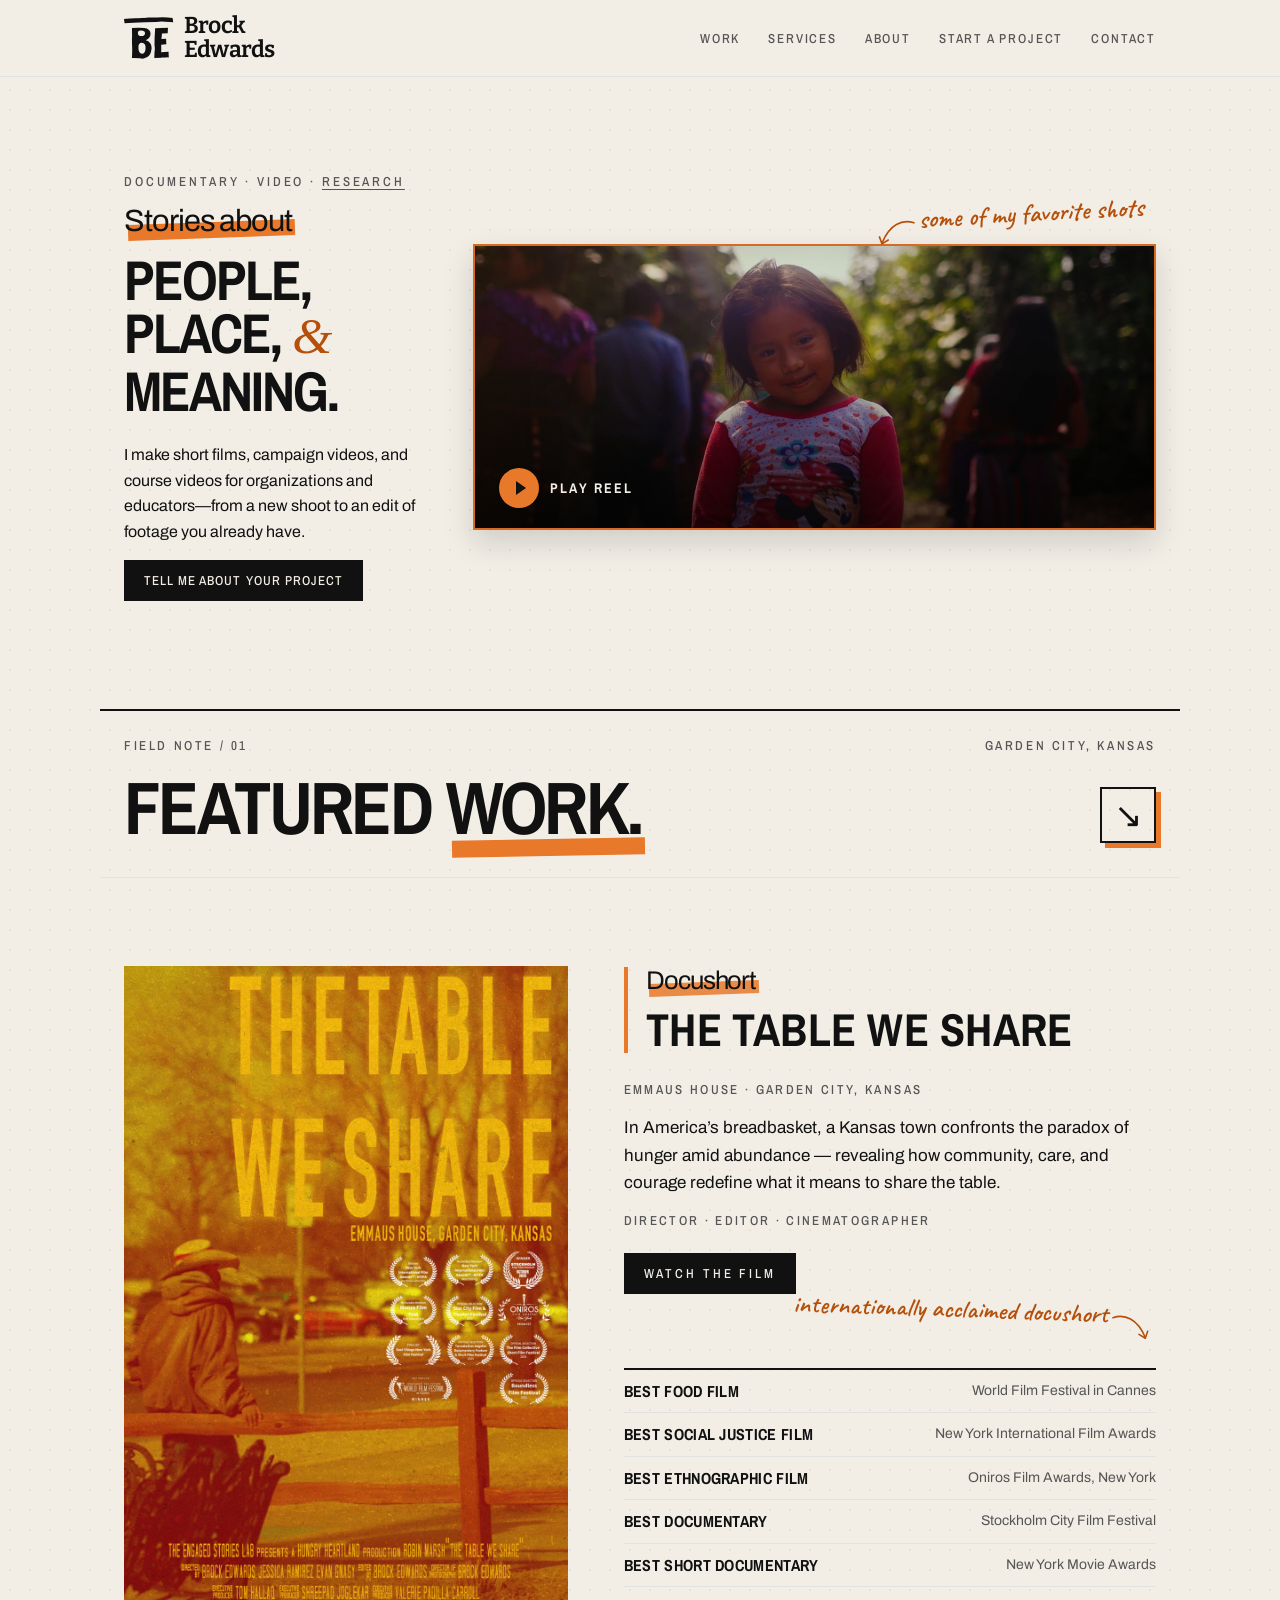
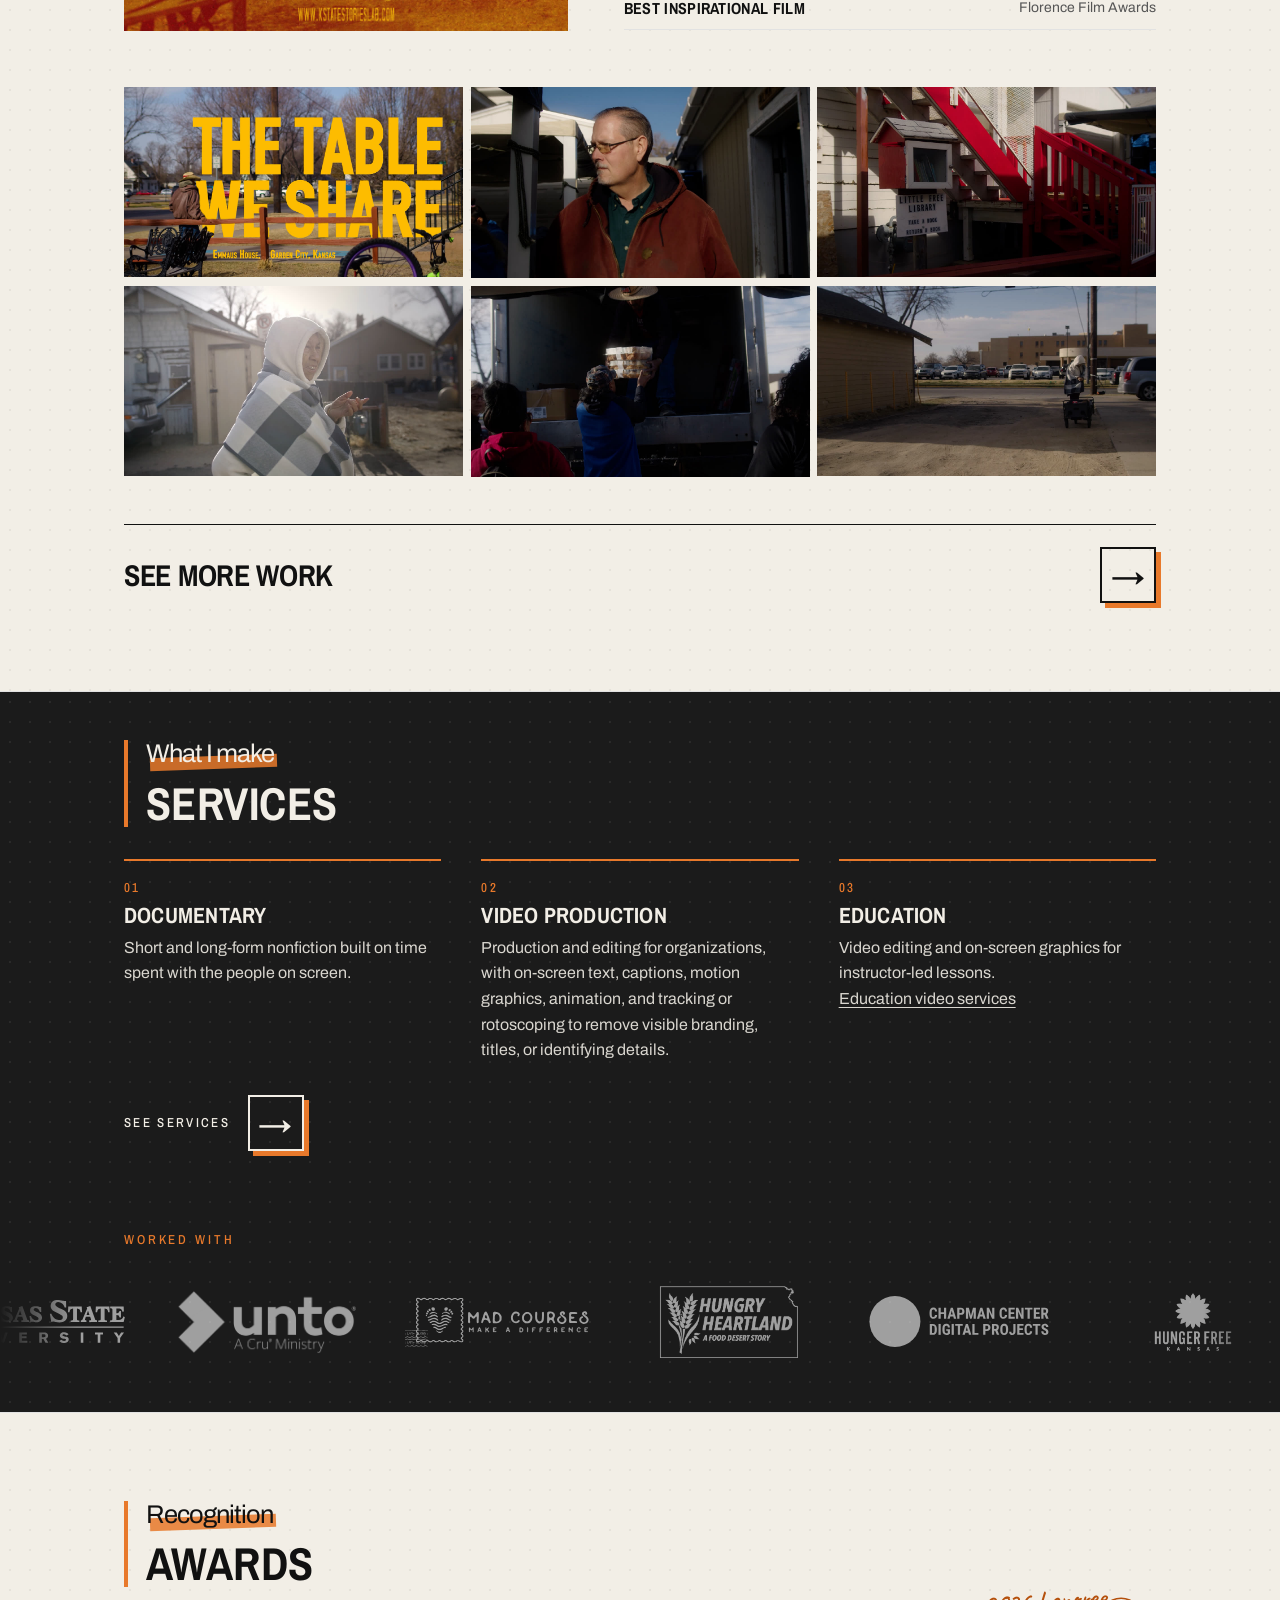
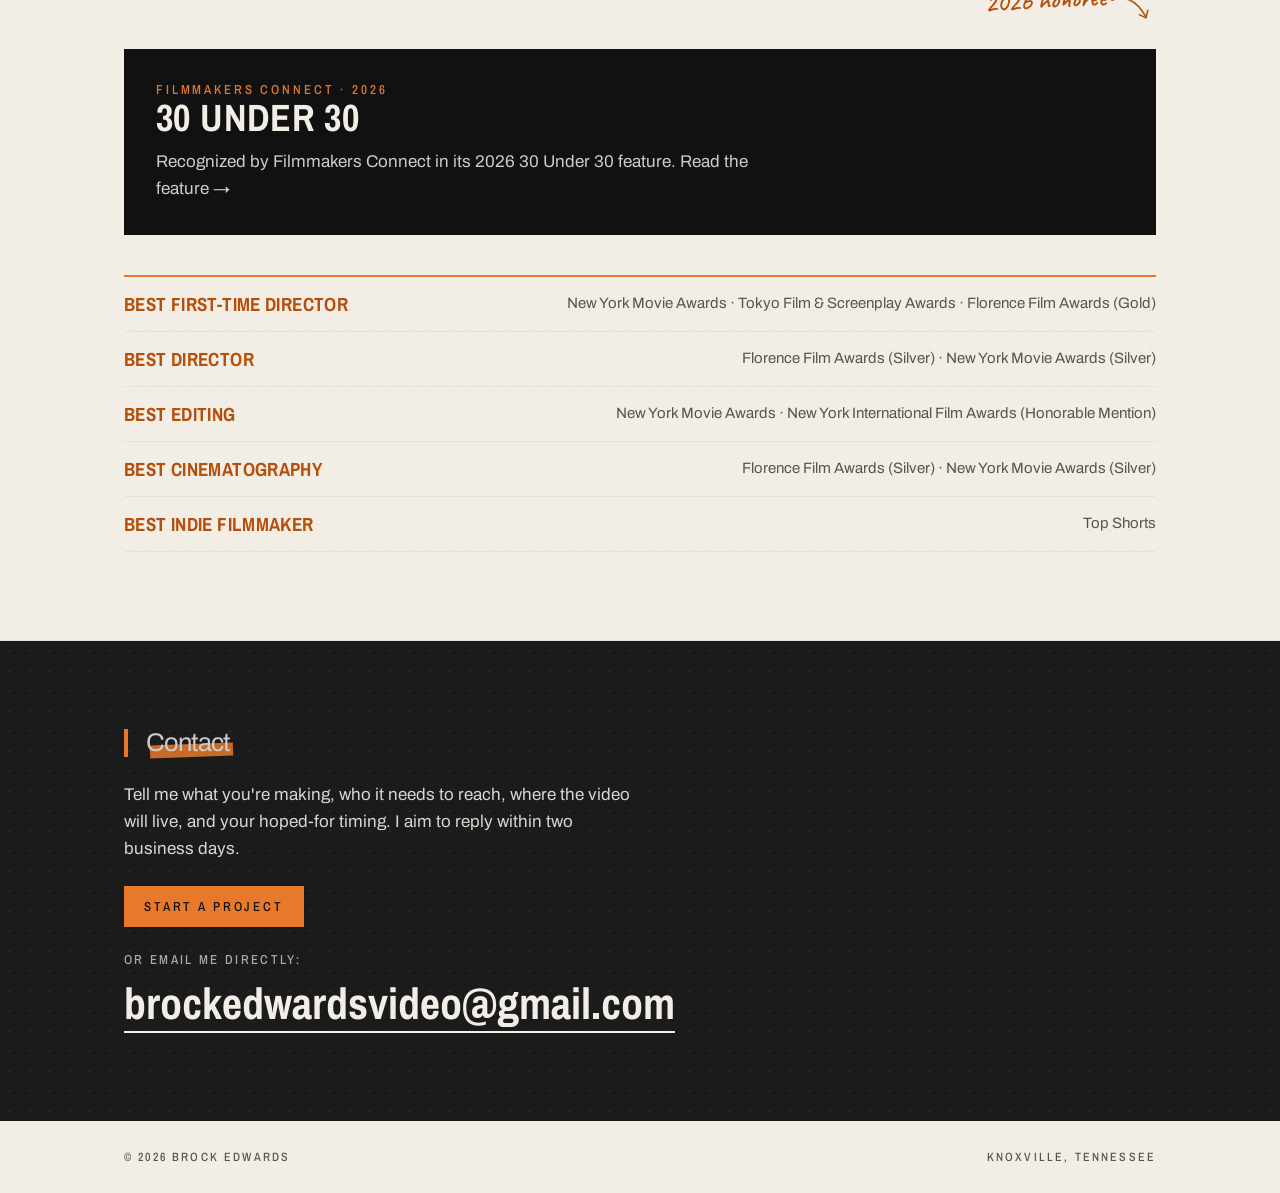
==== commit 88b91c04: "Revert "Revert acquisition pages from live site until approved (work kept on branch site-acquisition" ====
--- a/index.html
+++ b/index.html
@@ -22,7 +22,7 @@
 <link rel="preconnect" href="https://fonts.googleapis.com">
 <link rel="preconnect" href="https://fonts.gstatic.com" crossorigin>
 <link href="https://fonts.googleapis.com/css2?family=Archivo+Narrow:wght@500;700&family=Archivo:wght@400;600;800&family=Caveat:wght@500;700&display=swap" rel="stylesheet">
-<link rel="stylesheet" href="styles.css?v=20261029-case">
+<link rel="stylesheet" href="styles.css?v=20261029-start">
 <script src="gallery.js" defer></script>
 </head>
 <body>
--- a/styles.css
+++ b/styles.css
@@ -245,9 +245,6 @@
 .project-info .film-awards { margin-top: 0; }
 .project-info .awards li { flex-direction: column; gap: 2px; }
 .project-info .awards span { text-align: left; }
-.case-cta { margin: 56px 0 0; }
-.case-cta .btn { margin-top: 0; }
-.card .summary { margin: 8px 0 0; color: #333; font-size: 15px; line-height: 1.45; }
 .stills-label { margin: 56px 0 0; }
 .project-page .stills { margin-top: 14px; }
 .project-page .stills img { aspect-ratio: var(--ar, 16 / 9); }
